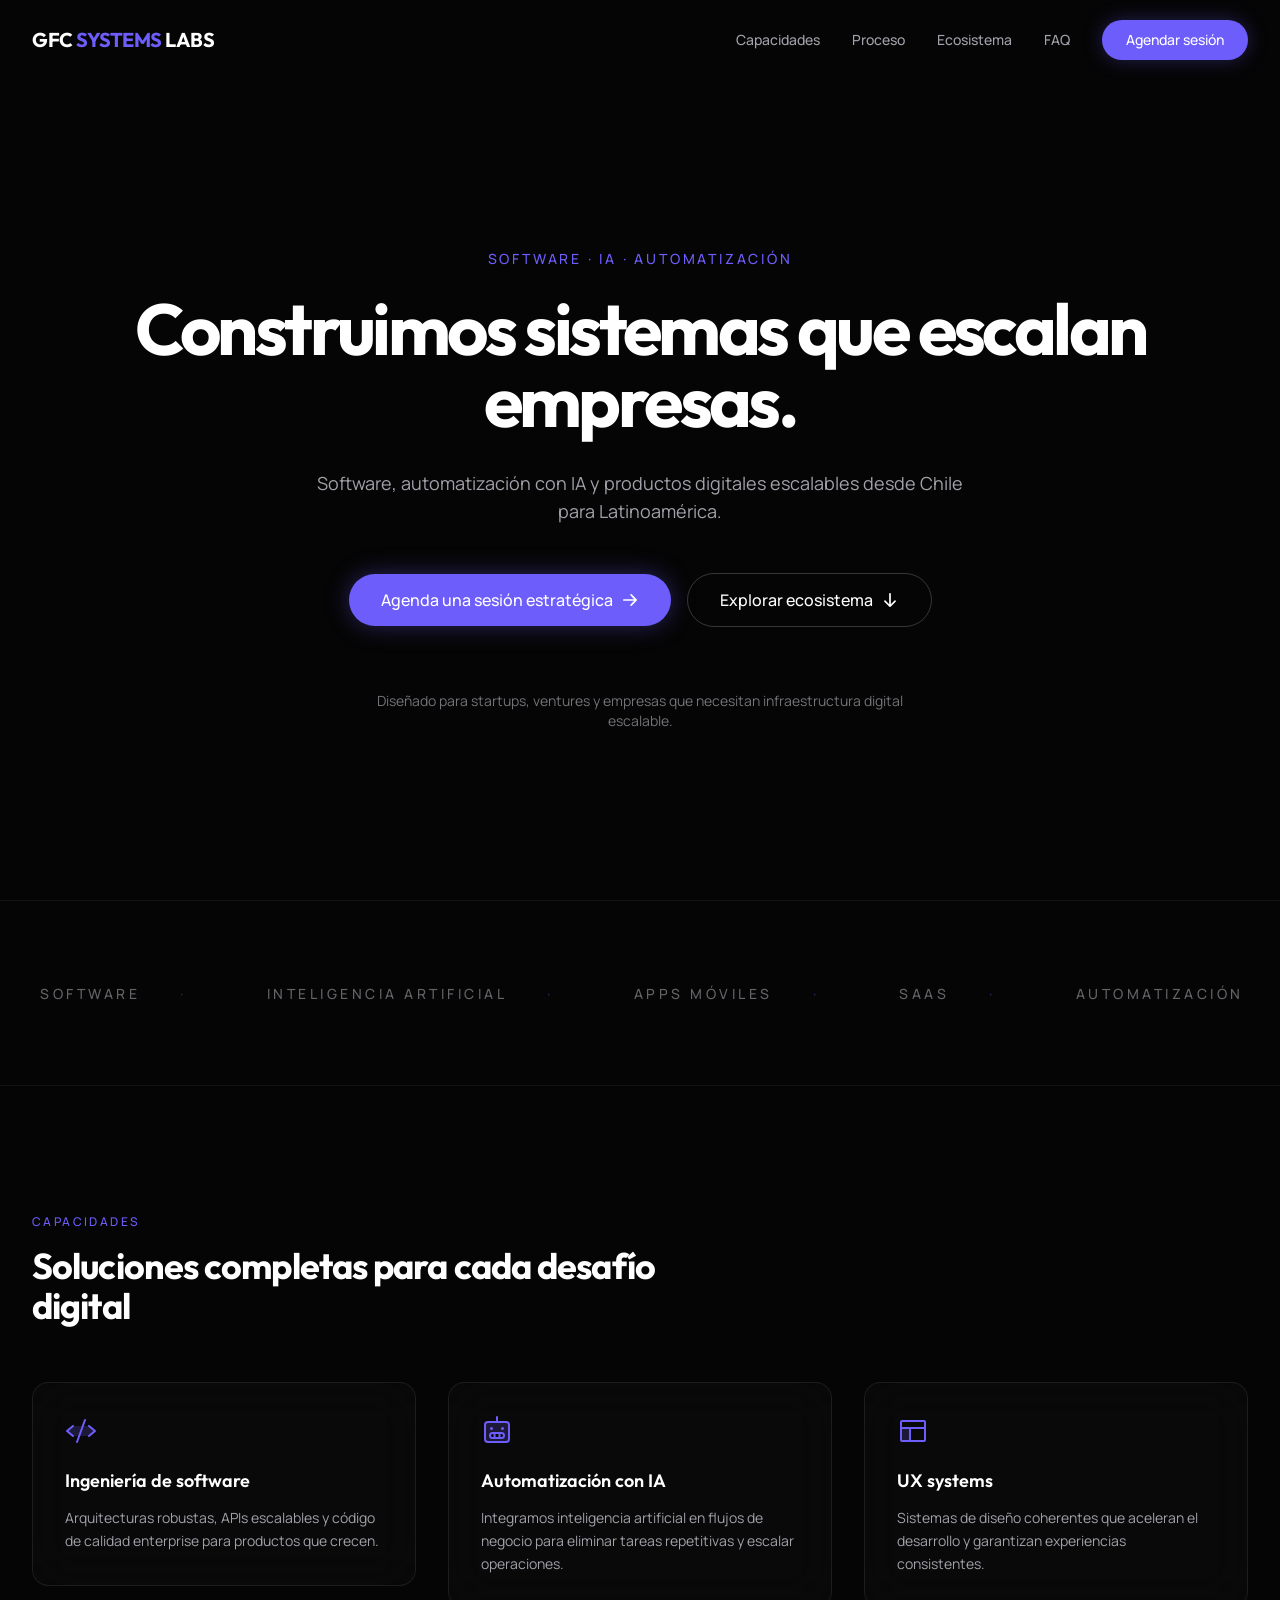
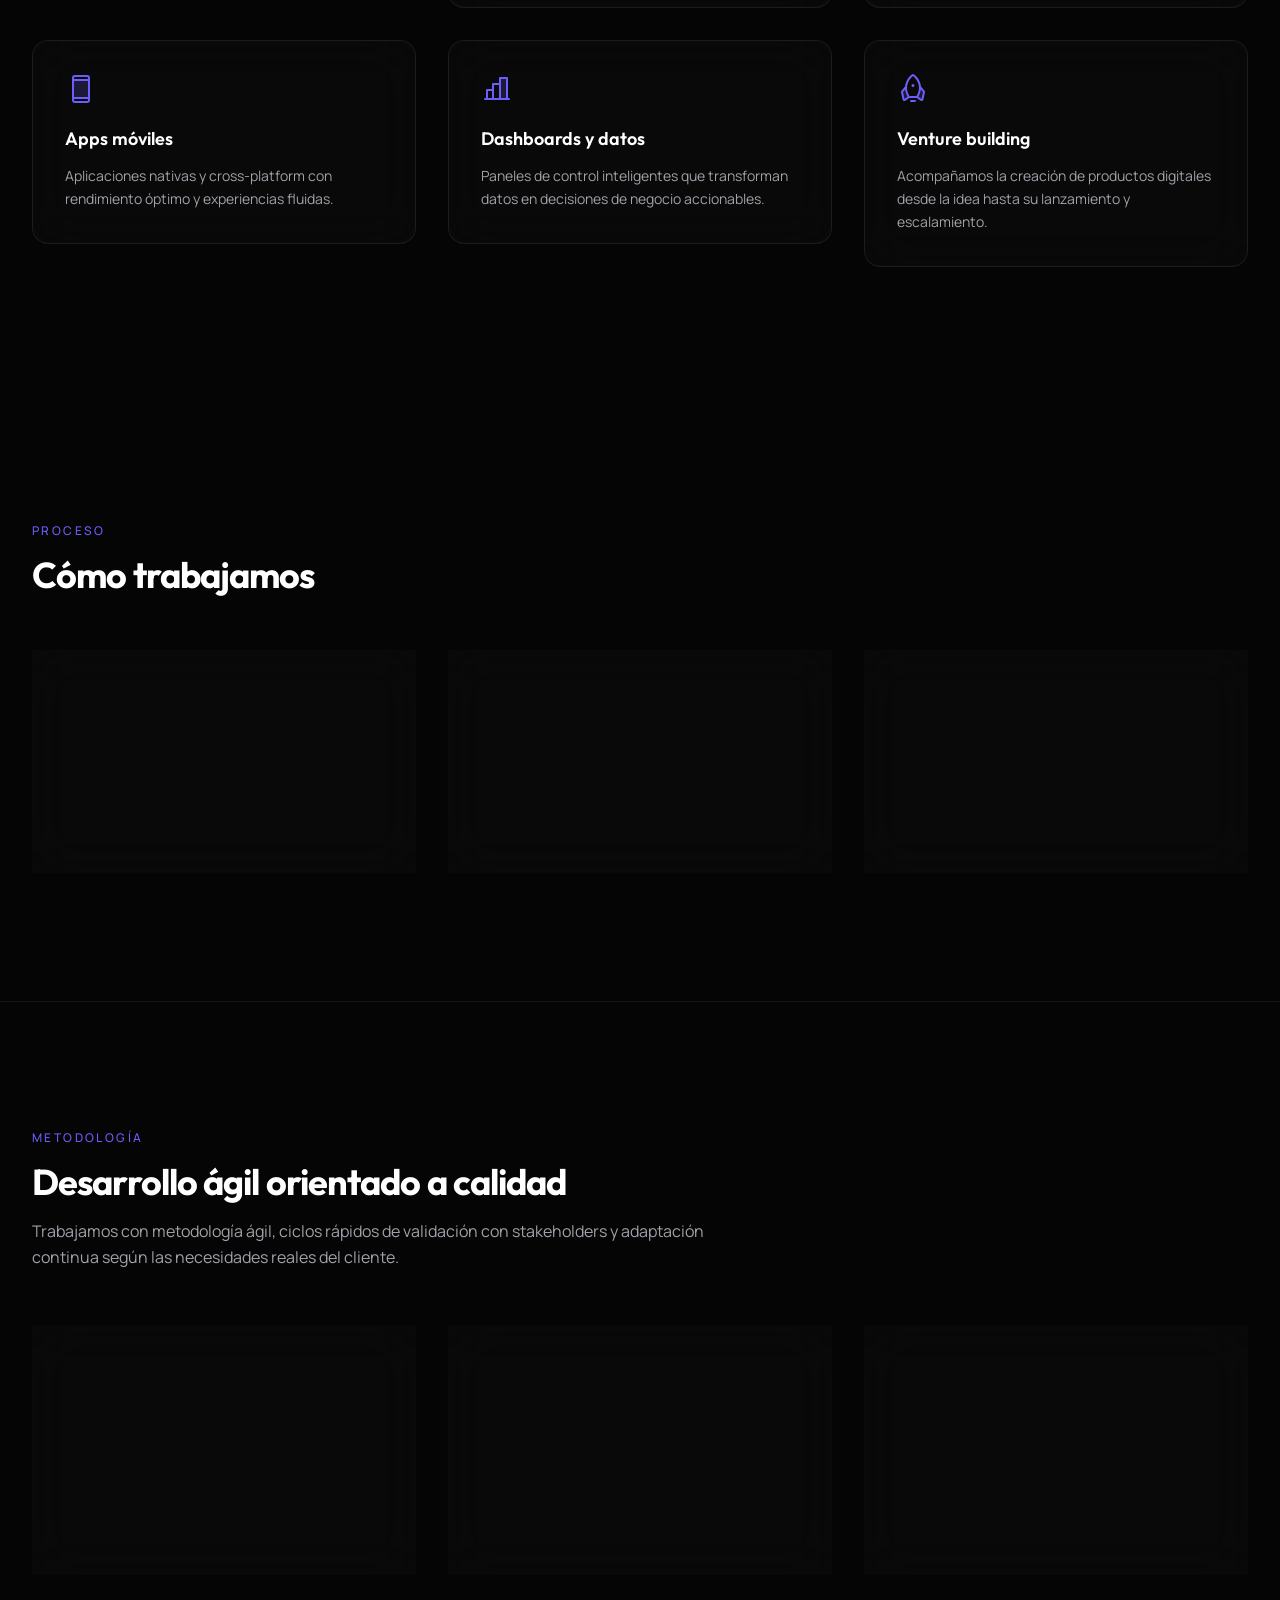
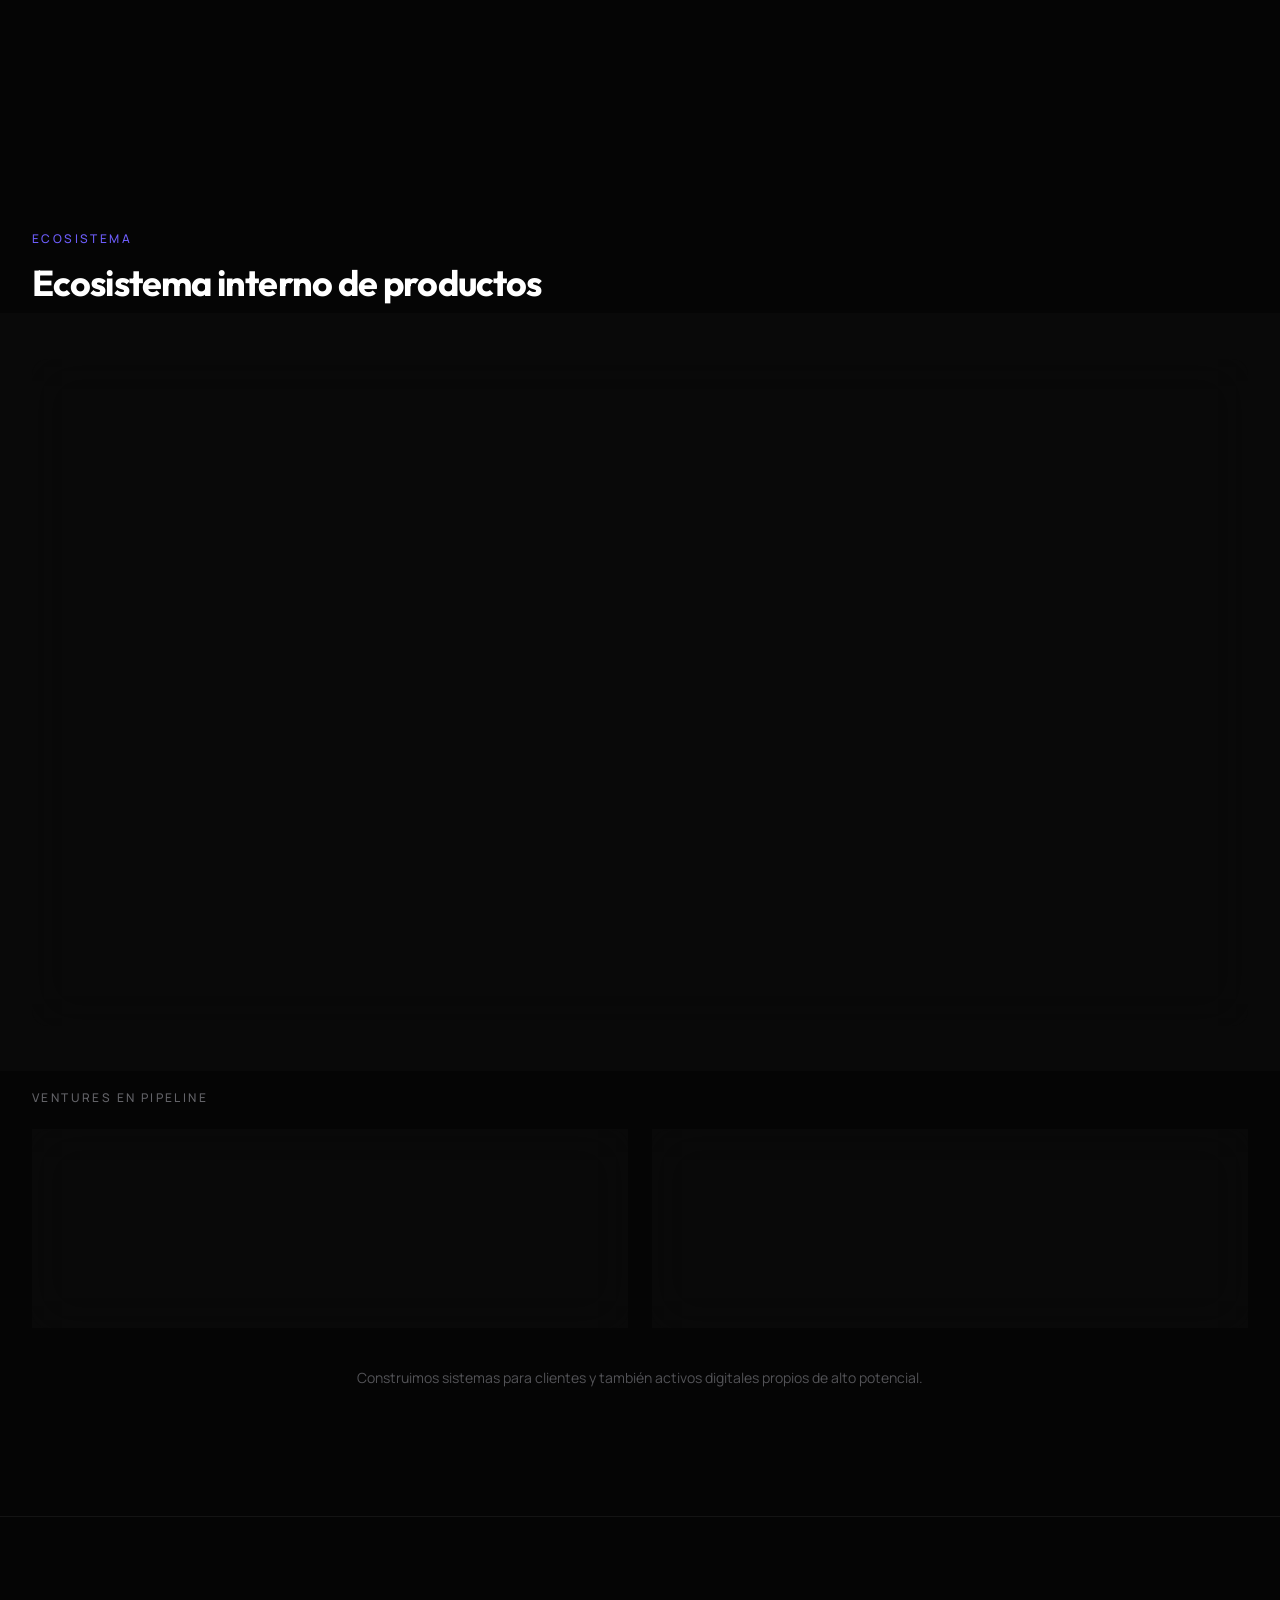
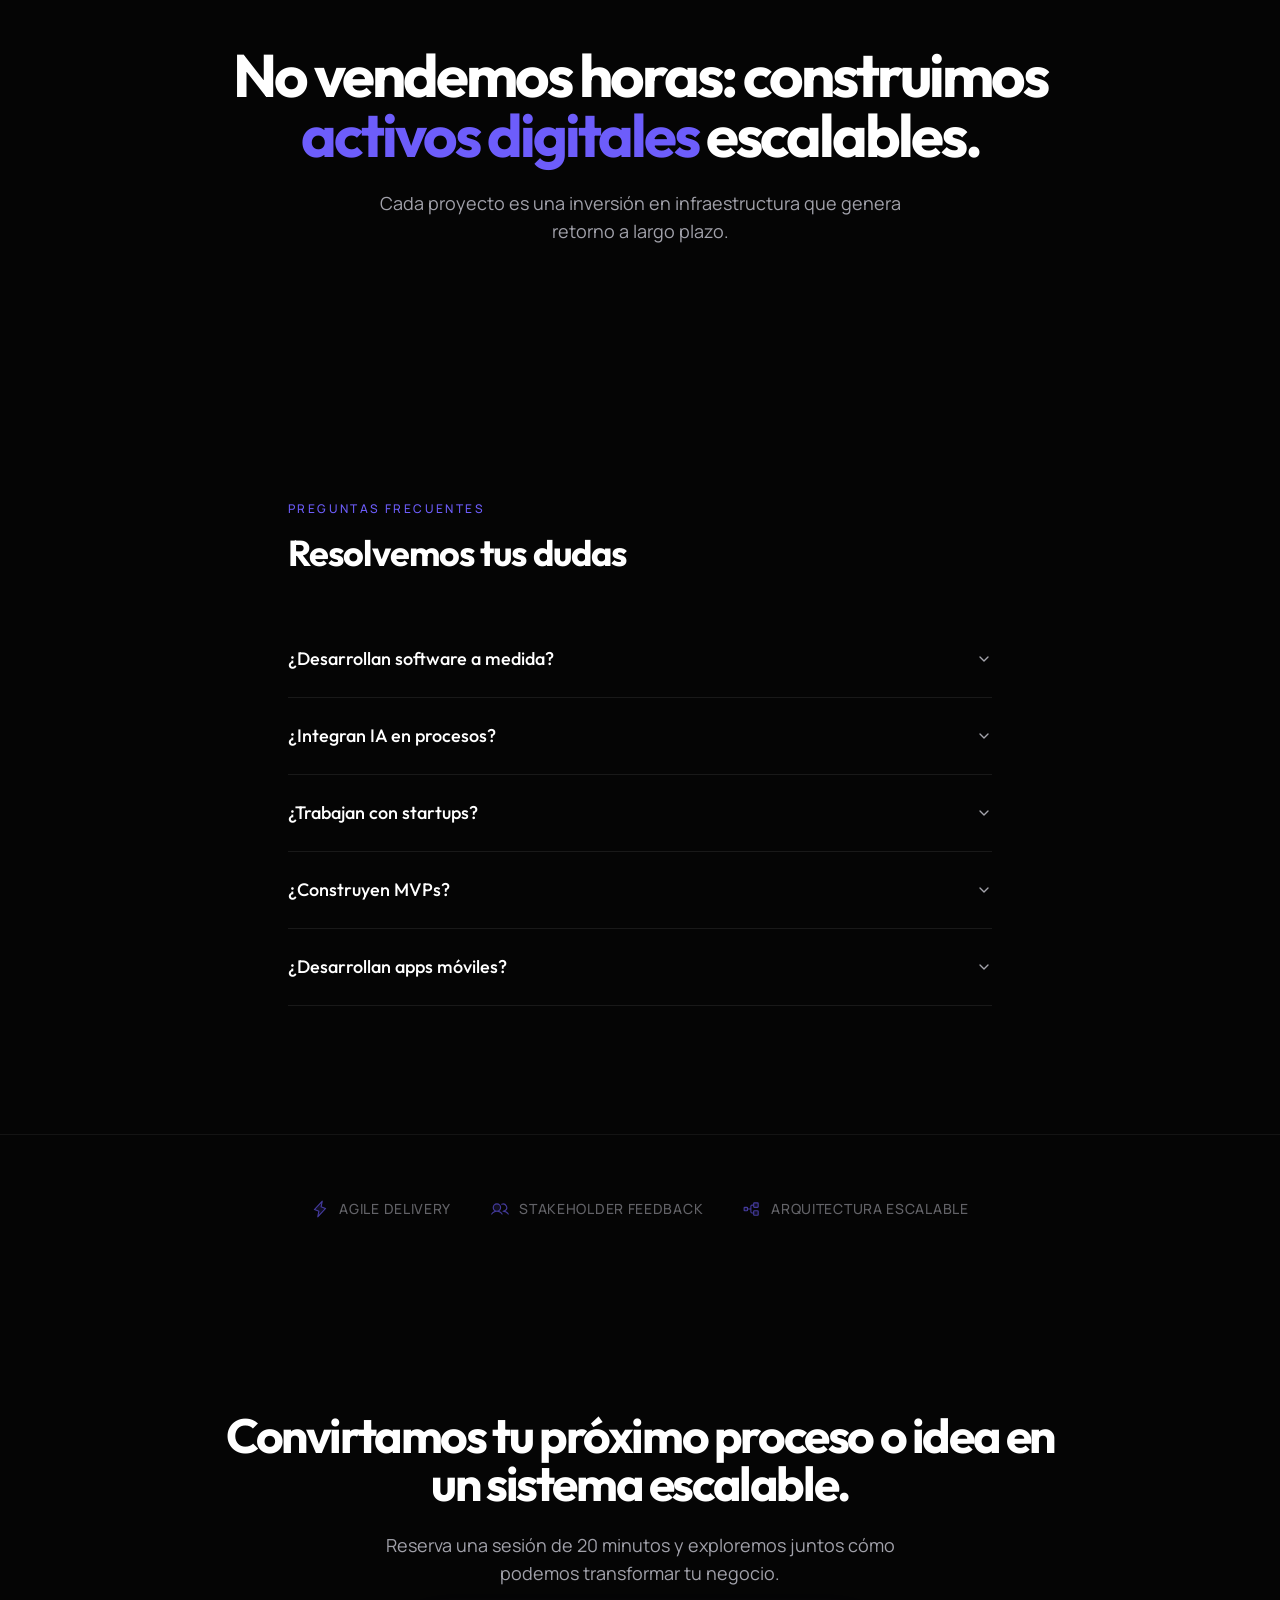
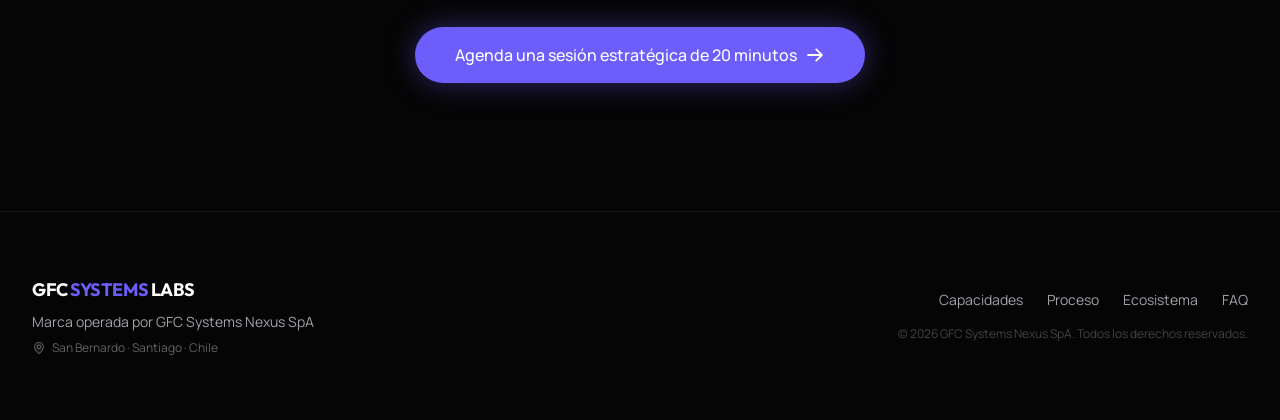
==== index.html @ 7762cabd "production hardening + seo/performance cleanup" ====
<!doctype html>
<html lang="es-CL">
  <head>
    <meta charset="utf-8" />
    <meta name="viewport" content="width=device-width,initial-scale=1" />
    <meta name="theme-color" content="#000000" />

    <meta
      name="description"
      content="Desarrollamos software a medida, automatización con IA, dashboards, apps y venture systems desde Chile para Latinoamérica."
    />

    <link rel="canonical" href="https://gfcsystemslabs.cl/" />
    <meta name="robots" content="index, follow" />

    <meta
      property="og:title"
      content="GFC SYSTEMS LABS | Software, IA y Automatización para Empresas en Chile"
    />
    <meta
      property="og:description"
      content="Desarrollamos software a medida, automatización con IA, dashboards, apps y venture systems desde Chile para Latinoamérica."
    />
    <meta property="og:url" content="https://gfcsystemslabs.cl/" />
    <meta property="og:type" content="website" />
    <meta property="og:site_name" content="GFC SYSTEMS LABS" />
    <meta
      property="og:image"
      content="https://gfcsystemslabs.cl/og-cover.jpg"
    />

    <meta name="twitter:card" content="summary_large_image" />
    <meta name="twitter:title" content="GFC SYSTEMS LABS" />
    <meta
      name="twitter:description"
      content="Software, IA, automatización y venture systems desde Chile."
    />
    <meta
      name="twitter:image"
      content="https://gfcsystemslabs.cl/og-cover.jpg"
    />

    <link rel="preconnect" href="https://fonts.googleapis.com" />
    <link rel="preconnect" href="https://fonts.gstatic.com" crossorigin />
    <link rel="preconnect" href="https://calendly.com" />
    <link rel="dns-prefetch" href="https://us.i.posthog.com" />

    <link
      href="https://fonts.googleapis.com/css2?family=Outfit:wght@300;400;500;600;700;800&family=Manrope:wght@300;400;500;600;700&display=swap"
      rel="stylesheet"
    />

    <title>
      GFC SYSTEMS LABS | Software, IA y Automatización para Empresas en Chile
    </title>

    <script defer src="/static/js/main.a6ff5a86.js"></script>

    <link
      href="/static/css/main.c5783c9f.css"
      rel="stylesheet"
      media="print"
      onload="this.media='all'"
    />
    <noscript>
      <link href="/static/css/main.c5783c9f.css" rel="stylesheet" />
    </noscript>
  </head>

  <body>
    <noscript>You need to enable JavaScript to run this app.</noscript>
    <div id="root"></div>

    <script>
      window.addEventListener(
        "error",
        function (e) {
          if (
            e.error instanceof DOMException &&
            e.error.name === "DataCloneError" &&
            e.message &&
            e.message.includes("PerformanceServerTiming")
          ) {
            e.stopImmediatePropagation();
            e.preventDefault();
          }
        },
        true
      );
    </script>

    <script>
      !(function (t, e) {
        var o, n, r;
        e.__SV ||
          ((window.posthog = e),
          (e._i = []),
          (e.init = function (i, s, a) {
            function p(t, e) {
              var o = e.split(".");
              2 == o.length && ((t = t[o[0]]), (e = o[1])),
                (t[e] = function () {
                  t.push([e].concat(Array.prototype.slice.call(arguments, 0)));
                });
            }
            ((n = t.createElement("script")).type = "text/javascript"),
              (n.crossOrigin = "anonymous"),
              (n.async = !0),
              (n.src =
                s.api_host.replace(
                  ".i.posthog.com",
                  "-assets.i.posthog.com"
                ) + "/static/array.js"),
              (r = t.getElementsByTagName("script")[0]).parentNode.insertBefore(
                n,
                r
              );
            var c = e;
            for (
              void 0 !== a ? (c = e[a] = []) : (a = "posthog"),
                c.people = c.people || [],
                o =
                  "capture identify alias people.set people.set_once register register_once unregister opt_in_capturing opt_out_capturing has_opted_in_capturing has_opted_out_capturing clear_opt_in_out_capturing reset isFeatureEnabled onFeatureFlags".split(
                    " "
                  );
              o.length;

            )
              p(c, o.pop());
            e._i.push([i, s, a]);
          }),
          (e.__SV = 1));
      })(document, window.posthog || []);

      posthog.init("phc_xAvL2Iq4tFmANRE7kzbKwaSqp1HJjN7x48s3vr0CMjs", {
        api_host: "https://us.i.posthog.com",
        person_profiles: "identified_only",
        session_recording: {
          recordCrossOriginIframes: true,
          capturePerformance: false,
        },
      });
    </script>
  </body>
</html>
---- static/css/main.c5783c9f.css ----
@import url(https://fonts.googleapis.com/css2?family=Outfit:wght@300;400;500;600;700;800&family=Manrope:wght@300;400;500;600;700&display=swap);
*,
:after,
:before {
  --tw-border-spacing-x: 0;
  --tw-border-spacing-y: 0;
  --tw-translate-x: 0;
  --tw-translate-y: 0;
  --tw-rotate: 0;
  --tw-skew-x: 0;
  --tw-skew-y: 0;
  --tw-scale-x: 1;
  --tw-scale-y: 1;
  --tw-pan-x: ;
  --tw-pan-y: ;
  --tw-pinch-zoom: ;
  --tw-scroll-snap-strictness: proximity;
  --tw-gradient-from-position: ;
  --tw-gradient-via-position: ;
  --tw-gradient-to-position: ;
  --tw-ordinal: ;
  --tw-slashed-zero: ;
  --tw-numeric-figure: ;
  --tw-numeric-spacing: ;
  --tw-numeric-fraction: ;
  --tw-ring-inset: ;
  --tw-ring-offset-width: 0px;
  --tw-ring-offset-color: #fff;
  --tw-ring-color: #3b82f680;
  --tw-ring-offset-shadow: 0 0 #0000;
  --tw-ring-shadow: 0 0 #0000;
  --tw-shadow: 0 0 #0000;
  --tw-shadow-colored: 0 0 #0000;
  --tw-blur: ;
  --tw-brightness: ;
  --tw-contrast: ;
  --tw-grayscale: ;
  --tw-hue-rotate: ;
  --tw-invert: ;
  --tw-saturate: ;
  --tw-sepia: ;
  --tw-drop-shadow: ;
  --tw-backdrop-blur: ;
  --tw-backdrop-brightness: ;
  --tw-backdrop-contrast: ;
  --tw-backdrop-grayscale: ;
  --tw-backdrop-hue-rotate: ;
  --tw-backdrop-invert: ;
  --tw-backdrop-opacity: ;
  --tw-backdrop-saturate: ;
  --tw-backdrop-sepia: ;
  --tw-contain-size: ;
  --tw-contain-layout: ;
  --tw-contain-paint: ;
  --tw-contain-style: ;
}
::backdrop {
  --tw-border-spacing-x: 0;
  --tw-border-spacing-y: 0;
  --tw-translate-x: 0;
  --tw-translate-y: 0;
  --tw-rotate: 0;
  --tw-skew-x: 0;
  --tw-skew-y: 0;
  --tw-scale-x: 1;
  --tw-scale-y: 1;
  --tw-pan-x: ;
  --tw-pan-y: ;
  --tw-pinch-zoom: ;
  --tw-scroll-snap-strictness: proximity;
  --tw-gradient-from-position: ;
  --tw-gradient-via-position: ;
  --tw-gradient-to-position: ;
  --tw-ordinal: ;
  --tw-slashed-zero: ;
  --tw-numeric-figure: ;
  --tw-numeric-spacing: ;
  --tw-numeric-fraction: ;
  --tw-ring-inset: ;
  --tw-ring-offset-width: 0px;
  --tw-ring-offset-color: #fff;
  --tw-ring-color: #3b82f680;
  --tw-ring-offset-shadow: 0 0 #0000;
  --tw-ring-shadow: 0 0 #0000;
  --tw-shadow: 0 0 #0000;
  --tw-shadow-colored: 0 0 #0000;
  --tw-blur: ;
  --tw-brightness: ;
  --tw-contrast: ;
  --tw-grayscale: ;
  --tw-hue-rotate: ;
  --tw-invert: ;
  --tw-saturate: ;
  --tw-sepia: ;
  --tw-drop-shadow: ;
  --tw-backdrop-blur: ;
  --tw-backdrop-brightness: ;
  --tw-backdrop-contrast: ;
  --tw-backdrop-grayscale: ;
  --tw-backdrop-hue-rotate: ;
  --tw-backdrop-invert: ;
  --tw-backdrop-opacity: ;
  --tw-backdrop-saturate: ;
  --tw-backdrop-sepia: ;
  --tw-contain-size: ;
  --tw-contain-layout: ;
  --tw-contain-paint: ;
  --tw-contain-style: ;
} /*
! tailwindcss v3.4.19 | MIT License | https://tailwindcss.com
*/
*,
:after,
:before {
  border: 0 solid #e5e7eb;
  box-sizing: border-box;
}
:after,
:before {
  --tw-content: "";
}
:host,
html {
  -webkit-text-size-adjust: 100%;
  font-feature-settings: normal;
  -webkit-tap-highlight-color: transparent;
  font-family:
    ui-sans-serif,
    system-ui,
    sans-serif,
    Apple Color Emoji,
    Segoe UI Emoji,
    Segoe UI Symbol,
    Noto Color Emoji;
  font-variation-settings: normal;
  line-height: 1.5;
  tab-size: 4;
}
body {
  line-height: inherit;
  margin: 0;
}
hr {
  border-top-width: 1px;
  color: inherit;
  height: 0;
}
abbr:where([title]) {
  -webkit-text-decoration: underline dotted;
  text-decoration: underline dotted;
}
h1,
h2,
h3,
h4,
h5,
h6 {
  font-size: inherit;
  font-weight: inherit;
}
a {
  color: inherit;
  text-decoration: inherit;
}
b,
strong {
  font-weight: bolder;
}
code,
kbd,
pre,
samp {
  font-feature-settings: normal;
  font-family:
    ui-monospace,
    SFMono-Regular,
    Menlo,
    Monaco,
    Consolas,
    Liberation Mono,
    Courier New,
    monospace;
  font-size: 1em;
  font-variation-settings: normal;
}
small {
  font-size: 80%;
}
sub,
sup {
  font-size: 75%;
  line-height: 0;
  position: relative;
  vertical-align: initial;
}
sub {
  bottom: -0.25em;
}
sup {
  top: -0.5em;
}
table {
  border-collapse: collapse;
  border-color: inherit;
  text-indent: 0;
}
button,
input,
optgroup,
select,
textarea {
  font-feature-settings: inherit;
  color: inherit;
  font-family: inherit;
  font-size: 100%;
  font-variation-settings: inherit;
  font-weight: inherit;
  letter-spacing: inherit;
  line-height: inherit;
  margin: 0;
  padding: 0;
}
button,
select {
  text-transform: none;
}
button,
input:where([type="button"]),
input:where([type="reset"]),
input:where([type="submit"]) {
  -webkit-appearance: button;
  background-color: initial;
  background-image: none;
}
:-moz-focusring {
  outline: auto;
}
:-moz-ui-invalid {
  box-shadow: none;
}
progress {
  vertical-align: initial;
}
::-webkit-inner-spin-button,
::-webkit-outer-spin-button {
  height: auto;
}
[type="search"] {
  -webkit-appearance: textfield;
  outline-offset: -2px;
}
::-webkit-search-decoration {
  -webkit-appearance: none;
}
::-webkit-file-upload-button {
  -webkit-appearance: button;
  font: inherit;
}
summary {
  display: list-item;
}
blockquote,
dd,
dl,
figure,
h1,
h2,
h3,
h4,
h5,
h6,
hr,
p,
pre {
  margin: 0;
}
fieldset {
  margin: 0;
}
fieldset,
legend {
  padding: 0;
}
menu,
ol,
ul {
  list-style: none;
  margin: 0;
  padding: 0;
}
dialog {
  padding: 0;
}
textarea {
  resize: vertical;
}
input::placeholder,
textarea::placeholder {
  color: #9ca3af;
  opacity: 1;
}
[role="button"],
button {
  cursor: pointer;
}
:disabled {
  cursor: default;
}
audio,
canvas,
embed,
iframe,
img,
object,
svg,
video {
  display: block;
  vertical-align: middle;
}
img,
video {
  height: auto;
  max-width: 100%;
}
[hidden]:where(:not([hidden="until-found"])) {
  display: none;
}
:root {
  --background: 0 0% 2%;
  --foreground: 0 0% 100%;
  --card: 0 0% 2%;
  --card-foreground: 0 0% 100%;
  --popover: 0 0% 2%;
  --popover-foreground: 0 0% 100%;
  --primary: 249 95% 67%;
  --primary-foreground: 0 0% 100%;
  --secondary: 0 0% 8%;
  --secondary-foreground: 0 0% 100%;
  --muted: 0 0% 8%;
  --muted-foreground: 240 4% 66%;
  --accent: 249 95% 67%;
  --accent-foreground: 0 0% 100%;
  --destructive: 0 84.2% 60.2%;
  --destructive-foreground: 0 0% 100%;
  --border: 0 0% 14.9%;
  --input: 0 0% 14.9%;
  --ring: 249 95% 67%;
  --radius: 0.75rem;
}
* {
  border-color: #262626;
  border-color: hsl(var(--border));
}
[data-debug-wrapper="true"] {
  display: contents !important;
}
[data-debug-wrapper="true"] > * {
  border: inherit;
  column-gap: inherit;
  gap: inherit;
  margin: inherit;
  padding: inherit;
  row-gap: inherit;
}
.sr-only {
  clip: rect(0, 0, 0, 0);
  border-width: 0;
  height: 1px;
  margin: -1px;
  overflow: hidden;
  padding: 0;
  position: absolute;
  white-space: nowrap;
  width: 1px;
}
.pointer-events-none {
  pointer-events: none;
}
.pointer-events-auto {
  pointer-events: auto;
}
.visible {
  visibility: visible;
}
.invisible {
  visibility: hidden;
}
.fixed {
  position: fixed;
}
.absolute {
  position: absolute;
}
.relative {
  position: relative;
}
.inset-0 {
  inset: 0;
}
.inset-x-0 {
  left: 0;
  right: 0;
}
.inset-y-0 {
  bottom: 0;
  top: 0;
}
.-bottom-12 {
  bottom: -3rem;
}
.-left-12 {
  left: -3rem;
}
.-right-12 {
  right: -3rem;
}
.-top-12 {
  top: -3rem;
}
.bottom-0 {
  bottom: 0;
}
.left-0 {
  left: 0;
}
.left-1 {
  left: 0.25rem;
}
.left-1\/2 {
  left: 50%;
}
.left-2 {
  left: 0.5rem;
}
.left-\[50\%\] {
  left: 50%;
}
.right-0 {
  right: 0;
}
.right-1 {
  right: 0.25rem;
}
.right-2 {
  right: 0.5rem;
}
.right-4 {
  right: 1rem;
}
.right-6 {
  right: 1.5rem;
}
.top-0 {
  top: 0;
}
.top-1 {
  top: 0.25rem;
}
.top-1\/2 {
  top: 50%;
}
.top-1\/4 {
  top: 25%;
}
.top-4 {
  top: 1rem;
}
.top-\[1px\] {
  top: 1px;
}
.top-\[50\%\] {
  top: 50%;
}
.top-\[60\%\] {
  top: 60%;
}
.top-full {
  top: 100%;
}
.z-10 {
  z-index: 10;
}
.z-40 {
  z-index: 40;
}
.z-50 {
  z-index: 50;
}
.z-\[100\] {
  z-index: 100;
}
.z-\[1\] {
  z-index: 1;
}
.-mx-1 {
  margin-left: -0.25rem;
  margin-right: -0.25rem;
}
.mx-6 {
  margin-left: 1.5rem;
  margin-right: 1.5rem;
}
.mx-auto {
  margin-left: auto;
  margin-right: auto;
}
.my-1 {
  margin-bottom: 0.25rem;
  margin-top: 0.25rem;
}
.-ml-4 {
  margin-left: -1rem;
}
.-mt-4 {
  margin-top: -1rem;
}
.mb-1 {
  margin-bottom: 0.25rem;
}
.mb-2 {
  margin-bottom: 0.5rem;
}
.mb-3 {
  margin-bottom: 0.75rem;
}
.mb-4 {
  margin-bottom: 1rem;
}
.mb-5 {
  margin-bottom: 1.25rem;
}
.mb-6 {
  margin-bottom: 1.5rem;
}
.ml-1 {
  margin-left: 0.25rem;
}
.ml-6 {
  margin-left: 1.5rem;
}
.ml-auto {
  margin-left: auto;
}
.mr-2 {
  margin-right: 0.5rem;
}
.mt-1\.5 {
  margin-top: 0.375rem;
}
.mt-10 {
  margin-top: 2.5rem;
}
.mt-12 {
  margin-top: 3rem;
}
.mt-14 {
  margin-top: 3.5rem;
}
.mt-2 {
  margin-top: 0.5rem;
}
.mt-24 {
  margin-top: 6rem;
}
.mt-4 {
  margin-top: 1rem;
}
.mt-6 {
  margin-top: 1.5rem;
}
.mt-auto {
  margin-top: auto;
}
.block {
  display: block;
}
.flex {
  display: flex;
}
.inline-flex {
  display: inline-flex;
}
.table {
  display: table;
}
.grid {
  display: grid;
}
.hidden {
  display: none;
}
.aspect-\[9\/16\] {
  aspect-ratio: 9/16;
}
.aspect-square {
  aspect-ratio: 1/1;
}
.h-1\.5 {
  height: 0.375rem;
}
.h-10 {
  height: 2.5rem;
}
.h-16 {
  height: 4rem;
}
.h-2 {
  height: 0.5rem;
}
.h-2\.5 {
  height: 0.625rem;
}
.h-24 {
  height: 6rem;
}
.h-3 {
  height: 0.75rem;
}
.h-3\.5 {
  height: 0.875rem;
}
.h-4 {
  height: 1rem;
}
.h-5 {
  height: 1.25rem;
}
.h-7 {
  height: 1.75rem;
}
.h-8 {
  height: 2rem;
}
.h-9 {
  height: 2.25rem;
}
.h-\[1px\] {
  height: 1px;
}
.h-\[300px\] {
  height: 300px;
}
.h-\[400px\] {
  height: 400px;
}
.h-\[600px\] {
  height: 600px;
}
.h-\[var\(--radix-navigation-menu-viewport-height\)\] {
  height: var(--radix-navigation-menu-viewport-height);
}
.h-\[var\(--radix-select-trigger-height\)\] {
  height: var(--radix-select-trigger-height);
}
.h-auto {
  height: auto;
}
.h-full {
  height: 100%;
}
.h-px {
  height: 1px;
}
.max-h-\[--radix-context-menu-content-available-height\] {
  max-height: var(--radix-context-menu-content-available-height);
}
.max-h-\[--radix-select-content-available-height\] {
  max-height: var(--radix-select-content-available-height);
}
.max-h-\[300px\] {
  max-height: 300px;
}
.max-h-\[var\(--radix-dropdown-menu-content-available-height\)\] {
  max-height: var(--radix-dropdown-menu-content-available-height);
}
.max-h-screen {
  max-height: 100vh;
}
.min-h-\[60px\] {
  min-height: 60px;
}
.min-h-screen {
  min-height: 100vh;
}
.w-10 {
  width: 2.5rem;
}
.w-14 {
  width: 3.5rem;
}
.w-2 {
  width: 0.5rem;
}
.w-2\.5 {
  width: 0.625rem;
}
.w-2\/3 {
  width: 66.666667%;
}
.w-20 {
  width: 5rem;
}
.w-3 {
  width: 0.75rem;
}
.w-3\.5 {
  width: 0.875rem;
}
.w-3\/4 {
  width: 75%;
}
.w-4 {
  width: 1rem;
}
.w-64 {
  width: 16rem;
}
.w-7 {
  width: 1.75rem;
}
.w-72 {
  width: 18rem;
}
.w-8 {
  width: 2rem;
}
.w-9 {
  width: 2.25rem;
}
.w-\[100px\] {
  width: 100px;
}
.w-\[1px\] {
  width: 1px;
}
.w-\[300px\] {
  width: 300px;
}
.w-\[400px\] {
  width: 400px;
}
.w-\[600px\] {
  width: 600px;
}
.w-\[800px\] {
  width: 800px;
}
.w-full {
  width: 100%;
}
.w-max {
  width: -webkit-max-content;
  width: max-content;
}
.w-px {
  width: 1px;
}
.min-w-0 {
  min-width: 0;
}
.min-w-10 {
  min-width: 2.5rem;
}
.min-w-8 {
  min-width: 2rem;
}
.min-w-9 {
  min-width: 2.25rem;
}
.min-w-\[12rem\] {
  min-width: 12rem;
}
.min-w-\[8rem\] {
  min-width: 8rem;
}
.min-w-\[var\(--radix-select-trigger-width\)\] {
  min-width: var(--radix-select-trigger-width);
}
.max-w-2xl {
  max-width: 42rem;
}
.max-w-3xl {
  max-width: 48rem;
}
.max-w-4xl {
  max-width: 56rem;
}
.max-w-5xl {
  max-width: 64rem;
}
.max-w-7xl {
  max-width: 80rem;
}
.max-w-lg {
  max-width: 32rem;
}
.max-w-max {
  max-width: -webkit-max-content;
  max-width: max-content;
}
.max-w-xl {
  max-width: 36rem;
}
.max-w-xs {
  max-width: 20rem;
}
.flex-1 {
  flex: 1 1;
}
.shrink-0 {
  flex-shrink: 0;
}
.grow {
  flex-grow: 1;
}
.grow-0 {
  flex-grow: 0;
}
.basis-full {
  flex-basis: 100%;
}
.caption-bottom {
  caption-side: bottom;
}
.border-collapse {
  border-collapse: collapse;
}
.origin-\[--radix-context-menu-content-transform-origin\] {
  transform-origin: var(--radix-context-menu-content-transform-origin);
}
.origin-\[--radix-dropdown-menu-content-transform-origin\] {
  transform-origin: var(--radix-dropdown-menu-content-transform-origin);
}
.origin-\[--radix-hover-card-content-transform-origin\] {
  transform-origin: var(--radix-hover-card-content-transform-origin);
}
.origin-\[--radix-menubar-content-transform-origin\] {
  transform-origin: var(--radix-menubar-content-transform-origin);
}
.origin-\[--radix-popover-content-transform-origin\] {
  transform-origin: var(--radix-popover-content-transform-origin);
}
.origin-\[--radix-select-content-transform-origin\] {
  transform-origin: var(--radix-select-content-transform-origin);
}
.origin-\[--radix-tooltip-content-transform-origin\] {
  transform-origin: var(--radix-tooltip-content-transform-origin);
}
.-translate-x-1\/2 {
  --tw-translate-x: -50%;
}
.-translate-x-1\/2,
.-translate-y-1\/2 {
  transform: translate(var(--tw-translate-x), var(--tw-translate-y))
    rotate(var(--tw-rotate)) skewX(var(--tw-skew-x)) skewY(var(--tw-skew-y))
    scaleX(var(--tw-scale-x)) scaleY(var(--tw-scale-y));
}
.-translate-y-1\/2 {
  --tw-translate-y: -50%;
}
.translate-x-\[-50\%\] {
  --tw-translate-x: -50%;
}
.translate-x-\[-50\%\],
.translate-y-0 {
  transform: translate(var(--tw-translate-x), var(--tw-translate-y))
    rotate(var(--tw-rotate)) skewX(var(--tw-skew-x)) skewY(var(--tw-skew-y))
    scaleX(var(--tw-scale-x)) scaleY(var(--tw-scale-y));
}
.translate-y-0 {
  --tw-translate-y: 0px;
}
.translate-y-\[-50\%\] {
  --tw-translate-y: -50%;
}
.translate-y-\[-50\%\],
.translate-y-full {
  transform: translate(var(--tw-translate-x), var(--tw-translate-y))
    rotate(var(--tw-rotate)) skewX(var(--tw-skew-x)) skewY(var(--tw-skew-y))
    scaleX(var(--tw-scale-x)) scaleY(var(--tw-scale-y));
}
.translate-y-full {
  --tw-translate-y: 100%;
}
.rotate-45 {
  --tw-rotate: 45deg;
}
.rotate-45,
.rotate-90 {
  transform: translate(var(--tw-translate-x), var(--tw-translate-y))
    rotate(var(--tw-rotate)) skewX(var(--tw-skew-x)) skewY(var(--tw-skew-y))
    scaleX(var(--tw-scale-x)) scaleY(var(--tw-scale-y));
}
.rotate-90 {
  --tw-rotate: 90deg;
}
.transform {
  transform: translate(var(--tw-translate-x), var(--tw-translate-y))
    rotate(var(--tw-rotate)) skewX(var(--tw-skew-x)) skewY(var(--tw-skew-y))
    scaleX(var(--tw-scale-x)) scaleY(var(--tw-scale-y));
}
@keyframes pulse {
  50% {
    opacity: 0.5;
  }
}
.animate-pulse {
  animation: pulse 2s cubic-bezier(0.4, 0, 0.6, 1) infinite;
}
.cursor-default {
  cursor: default;
}
.cursor-pointer {
  cursor: pointer;
}
.touch-none {
  touch-action: none;
}
.select-none {
  -webkit-user-select: none;
  user-select: none;
}
.list-none {
  list-style-type: none;
}
.grid-cols-1 {
  grid-template-columns: repeat(1, minmax(0, 1fr));
}
.flex-row {
  flex-direction: row;
}
.flex-col {
  flex-direction: column;
}
.flex-col-reverse {
  flex-direction: column-reverse;
}
.flex-wrap {
  flex-wrap: wrap;
}
.items-start {
  align-items: flex-start;
}
.items-end {
  align-items: flex-end;
}
.items-center {
  align-items: center;
}
.justify-center {
  justify-content: center;
}
.justify-between {
  justify-content: space-between;
}
.gap-1 {
  gap: 0.25rem;
}
.gap-1\.5 {
  gap: 0.375rem;
}
.gap-10 {
  gap: 2.5rem;
}
.gap-2 {
  gap: 0.5rem;
}
.gap-2\.5 {
  gap: 0.625rem;
}
.gap-3 {
  gap: 0.75rem;
}
.gap-4 {
  gap: 1rem;
}
.gap-5 {
  gap: 1.25rem;
}
.gap-6 {
  gap: 1.5rem;
}
.gap-8 {
  gap: 2rem;
}
.space-x-1 > :not([hidden]) ~ :not([hidden]) {
  --tw-space-x-reverse: 0;
  margin-left: calc(0.25rem * (1 - var(--tw-space-x-reverse)));
  margin-right: calc(0.25rem * var(--tw-space-x-reverse));
}
.space-x-2 > :not([hidden]) ~ :not([hidden]) {
  --tw-space-x-reverse: 0;
  margin-left: calc(0.5rem * (1 - var(--tw-space-x-reverse)));
  margin-right: calc(0.5rem * var(--tw-space-x-reverse));
}
.space-y-1 > :not([hidden]) ~ :not([hidden]) {
  --tw-space-y-reverse: 0;
  margin-bottom: calc(0.25rem * var(--tw-space-y-reverse));
  margin-top: calc(0.25rem * (1 - var(--tw-space-y-reverse)));
}
.space-y-1\.5 > :not([hidden]) ~ :not([hidden]) {
  --tw-space-y-reverse: 0;
  margin-bottom: calc(0.375rem * var(--tw-space-y-reverse));
  margin-top: calc(0.375rem * (1 - var(--tw-space-y-reverse)));
}
.space-y-2 > :not([hidden]) ~ :not([hidden]) {
  --tw-space-y-reverse: 0;
  margin-bottom: calc(0.5rem * var(--tw-space-y-reverse));
  margin-top: calc(0.5rem * (1 - var(--tw-space-y-reverse)));
}
.space-y-3 > :not([hidden]) ~ :not([hidden]) {
  --tw-space-y-reverse: 0;
  margin-bottom: calc(0.75rem * var(--tw-space-y-reverse));
  margin-top: calc(0.75rem * (1 - var(--tw-space-y-reverse)));
}
.space-y-4 > :not([hidden]) ~ :not([hidden]) {
  --tw-space-y-reverse: 0;
  margin-bottom: calc(1rem * var(--tw-space-y-reverse));
  margin-top: calc(1rem * (1 - var(--tw-space-y-reverse)));
}
.overflow-auto {
  overflow: auto;
}
.overflow-hidden {
  overflow: hidden;
}
.overflow-y-auto {
  overflow-y: auto;
}
.overflow-x-hidden {
  overflow-x: hidden;
}
.whitespace-nowrap {
  white-space: nowrap;
}
.break-words {
  overflow-wrap: break-word;
}
.rounded-2xl {
  border-radius: 1rem;
}
.rounded-3xl {
  border-radius: 1.5rem;
}
.rounded-\[inherit\] {
  border-radius: inherit;
}
.rounded-full {
  border-radius: 9999px;
}
.rounded-lg {
  border-radius: 0.75rem;
  border-radius: var(--radius);
}
.rounded-md {
  border-radius: calc(0.75rem - 2px);
  border-radius: calc(var(--radius) - 2px);
}
.rounded-sm {
  border-radius: calc(0.75rem - 4px);
  border-radius: calc(var(--radius) - 4px);
}
.rounded-xl {
  border-radius: 0.75rem;
}
.rounded-t-\[10px\] {
  border-top-left-radius: 10px;
  border-top-right-radius: 10px;
}
.rounded-tl-sm {
  border-top-left-radius: calc(0.75rem - 4px);
  border-top-left-radius: calc(var(--radius) - 4px);
}
.border {
  border-width: 1px;
}
.border-2 {
  border-width: 2px;
}
.border-y {
  border-top-width: 1px;
}
.border-b,
.border-y {
  border-bottom-width: 1px;
}
.border-l {
  border-left-width: 1px;
}
.border-r {
  border-right-width: 1px;
}
.border-t {
  border-top-width: 1px;
}
.border-\[\#6D5DFB\]\/20 {
  border-color: #6d5dfb33;
}
.border-destructive {
  border-color: #ef4444;
  border-color: hsl(var(--destructive));
}
.border-destructive\/50 {
  border-color: #ef444480;
  border-color: hsl(var(--destructive) / 0.5);
}
.border-input {
  border-color: #262626;
  border-color: hsl(var(--input));
}
.border-primary {
  border-color: #735bfb;
  border-color: hsl(var(--primary));
}
.border-primary\/50 {
  border-color: #735bfb80;
  border-color: hsl(var(--primary) / 0.5);
}
.border-transparent {
  border-color: #0000;
}
.border-white\/10 {
  border-color: #ffffff1a;
}
.border-white\/20 {
  border-color: #fff3;
}
.border-white\/\[0\.04\] {
  border-color: #ffffff0a;
}
.border-white\/\[0\.06\] {
  border-color: #ffffff0f;
}
.border-white\/\[0\.08\] {
  border-color: #ffffff14;
}
.border-white\/\[0\.1\] {
  border-color: #ffffff1a;
}
.border-l-transparent {
  border-left-color: #0000;
}
.border-t-transparent {
  border-top-color: #0000;
}
.bg-\[\#050505\] {
  --tw-bg-opacity: 1;
  background-color: #050505;
  background-color: rgb(5 5 5 / var(--tw-bg-opacity, 1));
}
.bg-\[\#050505\]\/80 {
  background-color: #050505cc;
}
.bg-\[\#050505\]\/90 {
  background-color: #050505e6;
}
.bg-\[\#050505\]\/95 {
  background-color: #050505f2;
}
.bg-\[\#6D5DFB\] {
  --tw-bg-opacity: 1;
  background-color: #6d5dfb;
  background-color: rgb(109 93 251 / var(--tw-bg-opacity, 1));
}
.bg-\[\#6D5DFB\]\/10 {
  background-color: #6d5dfb1a;
}
.bg-\[\#6D5DFB\]\/20 {
  background-color: #6d5dfb33;
}
.bg-\[\#6D5DFB\]\/30 {
  background-color: #6d5dfb4d;
}
.bg-accent {
  background-color: hsl(#6d5dfb);
  background-color: hsl(var(--accent));
}
.bg-background {
  background-color: #050505;
  background-color: hsl(var(--background));
}
.bg-black\/80 {
  background-color: #000c;
}
.bg-border {
  background-color: #262626;
  background-color: hsl(var(--border));
}
.bg-card {
  background-color: #050505;
  background-color: hsl(var(--card));
}
.bg-destructive {
  background-color: #ef4444;
  background-color: hsl(var(--destructive));
}
.bg-foreground {
  background-color: #fff;
  background-color: hsl(var(--foreground));
}
.bg-muted {
  background-color: #141414;
  background-color: hsl(var(--muted));
}
.bg-muted\/50 {
  background-color: #14141480;
  background-color: hsl(var(--muted) / 0.5);
}
.bg-popover {
  background-color: #050505;
  background-color: hsl(var(--popover));
}
.bg-primary {
  background-color: #735bfb;
  background-color: hsl(var(--primary));
}
.bg-primary\/10 {
  background-color: #735bfb1a;
  background-color: hsl(var(--primary) / 0.1);
}
.bg-primary\/20 {
  background-color: #735bfb33;
  background-color: hsl(var(--primary) / 0.2);
}
.bg-secondary {
  background-color: #141414;
  background-color: hsl(var(--secondary));
}
.bg-transparent {
  background-color: initial;
}
.bg-white\/10 {
  background-color: #ffffff1a;
}
.bg-white\/5 {
  background-color: #ffffff0d;
}
.bg-white\/\[0\.02\] {
  background-color: #ffffff05;
}
.bg-white\/\[0\.03\] {
  background-color: #ffffff08;
}
.bg-white\/\[0\.04\] {
  background-color: #ffffff0a;
}
.bg-white\/\[0\.08\] {
  background-color: #ffffff14;
}
.bg-\[radial-gradient\(circle\2c
  rgba\(109\2c
  93\2c
  251\2c
  0\.08\)_0\%\2c
  transparent_70\%\)\] {
  background-image: radial-gradient(circle, #6d5dfb14 0, #0000 70%);
}
.bg-\[radial-gradient\(circle\2c
  rgba\(109\2c
  93\2c
  251\2c
  0\.12\)_0\%\2c
  transparent_70\%\)\] {
  background-image: radial-gradient(circle, #6d5dfb1f 0, #0000 70%);
}
.bg-\[radial-gradient\(ellipse_at_center\2c
  rgba\(109\2c
  93\2c
  251\2c
  0\.1\)_0\%\2c
  transparent_70\%\)\] {
  background-image: radial-gradient(ellipse at center, #6d5dfb1a 0, #0000 70%);
}
.bg-\[radial-gradient\(ellipse_at_center\2c
  rgba\(109\2c
  93\2c
  251\2c
  0\.12\)_0\%\2c
  transparent_60\%\)\] {
  background-image: radial-gradient(ellipse at center, #6d5dfb1f 0, #0000 60%);
}
.bg-\[radial-gradient\(ellipse_at_center\2c
  rgba\(109\2c
  93\2c
  251\2c
  0\.15\)_0\%\2c
  transparent_70\%\)\] {
  background-image: radial-gradient(ellipse at center, #6d5dfb26 0, #0000 70%);
}
.bg-gradient-to-br {
  background-image: linear-gradient(to bottom right, var(--tw-gradient-stops));
}
.bg-gradient-to-t {
  background-image: linear-gradient(to top, var(--tw-gradient-stops));
}
.from-\[\#6D5DFB\]\/10 {
  --tw-gradient-from: #6d5dfb1a var(--tw-gradient-from-position);
  --tw-gradient-to: #6d5dfb00 var(--tw-gradient-to-position);
  --tw-gradient-stops: var(--tw-gradient-from), var(--tw-gradient-to);
}
.from-\[\#6D5DFB\]\/\[0\.03\] {
  --tw-gradient-from: #6d5dfb08 var(--tw-gradient-from-position);
  --tw-gradient-to: #6d5dfb00 var(--tw-gradient-to-position);
  --tw-gradient-stops: var(--tw-gradient-from), var(--tw-gradient-to);
}
.to-transparent {
  --tw-gradient-to: #0000 var(--tw-gradient-to-position);
}
.fill-current {
  fill: currentColor;
}
.fill-primary {
  fill: #735bfb;
  fill: hsl(var(--primary));
}
.p-0 {
  padding: 0;
}
.p-1 {
  padding: 0.25rem;
}
.p-2 {
  padding: 0.5rem;
}
.p-3 {
  padding: 0.75rem;
}
.p-4 {
  padding: 1rem;
}
.p-6 {
  padding: 1.5rem;
}
.p-7 {
  padding: 1.75rem;
}
.p-8 {
  padding: 2rem;
}
.p-\[1px\] {
  padding: 1px;
}
.px-1\.5 {
  padding-left: 0.375rem;
  padding-right: 0.375rem;
}
.px-10 {
  padding-left: 2.5rem;
  padding-right: 2.5rem;
}
.px-2 {
  padding-left: 0.5rem;
  padding-right: 0.5rem;
}
.px-2\.5 {
  padding-left: 0.625rem;
  padding-right: 0.625rem;
}
.px-3 {
  padding-left: 0.75rem;
  padding-right: 0.75rem;
}
.px-4 {
  padding-left: 1rem;
  padding-right: 1rem;
}
.px-6 {
  padding-left: 1.5rem;
  padding-right: 1.5rem;
}
.px-8 {
  padding-left: 2rem;
  padding-right: 2rem;
}
.py-0\.5 {
  padding-bottom: 0.125rem;
  padding-top: 0.125rem;
}
.py-1 {
  padding-bottom: 0.25rem;
  padding-top: 0.25rem;
}
.py-1\.5 {
  padding-bottom: 0.375rem;
  padding-top: 0.375rem;
}
.py-12 {
  padding-bottom: 3rem;
  padding-top: 3rem;
}
.py-16 {
  padding-bottom: 4rem;
  padding-top: 4rem;
}
.py-2 {
  padding-bottom: 0.5rem;
  padding-top: 0.5rem;
}
.py-2\.5 {
  padding-bottom: 0.625rem;
  padding-top: 0.625rem;
}
.py-24 {
  padding-bottom: 6rem;
  padding-top: 6rem;
}
.py-3 {
  padding-bottom: 0.75rem;
  padding-top: 0.75rem;
}
.py-3\.5 {
  padding-bottom: 0.875rem;
  padding-top: 0.875rem;
}
.py-4 {
  padding-bottom: 1rem;
  padding-top: 1rem;
}
.py-5 {
  padding-bottom: 1.25rem;
  padding-top: 1.25rem;
}
.py-6 {
  padding-bottom: 1.5rem;
  padding-top: 1.5rem;
}
.pb-4 {
  padding-bottom: 1rem;
}
.pb-5 {
  padding-bottom: 1.25rem;
}
.pl-2 {
  padding-left: 0.5rem;
}
.pl-2\.5 {
  padding-left: 0.625rem;
}
.pl-4 {
  padding-left: 1rem;
}
.pl-8 {
  padding-left: 2rem;
}
.pr-2 {
  padding-right: 0.5rem;
}
.pr-2\.5 {
  padding-right: 0.625rem;
}
.pr-6 {
  padding-right: 1.5rem;
}
.pr-8 {
  padding-right: 2rem;
}
.pt-0 {
  padding-top: 0;
}
.pt-1 {
  padding-top: 0.25rem;
}
.pt-20 {
  padding-top: 5rem;
}
.pt-4 {
  padding-top: 1rem;
}
.text-left {
  text-align: left;
}
.text-center {
  text-align: center;
}
.align-middle {
  vertical-align: middle;
}
.font-\[\'Outfit\'\] {
  font-family: Outfit;
}
.text-2xl {
  font-size: 1.5rem;
  line-height: 2rem;
}
.text-3xl {
  font-size: 1.875rem;
  line-height: 2.25rem;
}
.text-4xl {
  font-size: 2.25rem;
  line-height: 2.5rem;
}
.text-7xl {
  font-size: 4.5rem;
  line-height: 1;
}
.text-\[0\.8rem\] {
  font-size: 0.8rem;
}
.text-base {
  font-size: 1rem;
  line-height: 1.5rem;
}
.text-lg {
  font-size: 1.125rem;
  line-height: 1.75rem;
}
.text-sm {
  font-size: 0.875rem;
  line-height: 1.25rem;
}
.text-xs {
  font-size: 0.75rem;
  line-height: 1rem;
}
.font-bold {
  font-weight: 700;
}
.font-medium {
  font-weight: 500;
}
.font-normal {
  font-weight: 400;
}
.font-semibold {
  font-weight: 600;
}
.uppercase {
  text-transform: uppercase;
}
.leading-\[1\.05\] {
  line-height: 1.05;
}
.leading-none {
  line-height: 1;
}
.leading-relaxed {
  line-height: 1.625;
}
.leading-tight {
  line-height: 1.25;
}
.tracking-\[0\.25em\] {
  letter-spacing: 0.25em;
}
.tracking-\[0\.2em\] {
  letter-spacing: 0.2em;
}
.tracking-tight {
  letter-spacing: -0.025em;
}
.tracking-tighter {
  letter-spacing: -0.05em;
}
.tracking-wider {
  letter-spacing: 0.05em;
}
.tracking-widest {
  letter-spacing: 0.1em;
}
.text-\[\#6D5DFB\] {
  --tw-text-opacity: 1;
  color: #6d5dfb;
  color: rgb(109 93 251 / var(--tw-text-opacity, 1));
}
.text-\[\#6D5DFB\]\/40 {
  color: #6d5dfb66;
}
.text-\[\#6D5DFB\]\/60 {
  color: #6d5dfb99;
}
.text-\[\#A1A1AA\] {
  --tw-text-opacity: 1;
  color: #a1a1aa;
  color: rgb(161 161 170 / var(--tw-text-opacity, 1));
}
.text-\[\#A1A1AA\]\/40 {
  color: #a1a1aa66;
}
.text-\[\#A1A1AA\]\/50 {
  color: #a1a1aa80;
}
.text-\[\#A1A1AA\]\/60 {
  color: #a1a1aa99;
}
.text-\[\#A1A1AA\]\/70 {
  color: #a1a1aab3;
}
.text-accent-foreground {
  color: #fff;
  color: hsl(var(--accent-foreground));
}
.text-card-foreground {
  color: #fff;
  color: hsl(var(--card-foreground));
}
.text-current {
  color: currentColor;
}
.text-destructive {
  color: #ef4444;
  color: hsl(var(--destructive));
}
.text-destructive-foreground {
  color: #fff;
  color: hsl(var(--destructive-foreground));
}
.text-foreground {
  color: #fff;
  color: hsl(var(--foreground));
}
.text-foreground\/50 {
  color: #ffffff80;
  color: hsl(var(--foreground) / 0.5);
}
.text-muted-foreground {
  color: #a5a5ac;
  color: hsl(var(--muted-foreground));
}
.text-popover-foreground {
  color: #fff;
  color: hsl(var(--popover-foreground));
}
.text-primary {
  color: #735bfb;
  color: hsl(var(--primary));
}
.text-primary-foreground {
  color: #fff;
  color: hsl(var(--primary-foreground));
}
.text-secondary-foreground {
  color: #fff;
  color: hsl(var(--secondary-foreground));
}
.text-white {
  --tw-text-opacity: 1;
  color: #fff;
  color: rgb(255 255 255 / var(--tw-text-opacity, 1));
}
.text-white\/\[0\.03\] {
  color: #ffffff08;
}
.underline-offset-4 {
  text-underline-offset: 4px;
}
.opacity-0 {
  opacity: 0;
}
.opacity-50 {
  opacity: 0.5;
}
.opacity-60 {
  opacity: 0.6;
}
.opacity-70 {
  opacity: 0.7;
}
.opacity-90 {
  opacity: 0.9;
}
.shadow {
  --tw-shadow: 0 1px 3px 0 #0000001a, 0 1px 2px -1px #0000001a;
  --tw-shadow-colored:
    0 1px 3px 0 var(--tw-shadow-color), 0 1px 2px -1px var(--tw-shadow-color);
}
.shadow,
.shadow-\[0_0_20px_rgba\(109\2c 93\2c 251\2c 0\.3\)\] {
  box-shadow:
    0 0 #0000,
    0 0 #0000,
    var(--tw-shadow);
  box-shadow:
    var(--tw-ring-offset-shadow, 0 0 #0000), var(--tw-ring-shadow, 0 0 #0000),
    var(--tw-shadow);
}
.shadow-\[0_0_20px_rgba\(109\2c 93\2c 251\2c 0\.3\)\] {
  --tw-shadow: 0 0 20px #6d5dfb4d;
  --tw-shadow-colored: 0 0 20px var(--tw-shadow-color);
}
.shadow-\[0_0_24px_rgba\(109\2c 93\2c 251\2c 0\.35\)\] {
  --tw-shadow: 0 0 24px #6d5dfb59;
  --tw-shadow-colored: 0 0 24px var(--tw-shadow-color);
  box-shadow:
    0 0 #0000,
    0 0 #0000,
    var(--tw-shadow);
  box-shadow:
    var(--tw-ring-offset-shadow, 0 0 #0000), var(--tw-ring-shadow, 0 0 #0000),
    var(--tw-shadow);
}
.shadow-\[0_0_30px_rgba\(109\2c 93\2c 251\2c 0\.08\)\] {
  --tw-shadow: 0 0 30px #6d5dfb14;
  --tw-shadow-colored: 0 0 30px var(--tw-shadow-color);
}
.shadow-\[0_0_30px_rgba\(109\2c 93\2c 251\2c 0\.08\)\],
.shadow-\[0_0_30px_rgba\(109\2c 93\2c 251\2c 0\.4\)\] {
  box-shadow:
    0 0 #0000,
    0 0 #0000,
    var(--tw-shadow);
  box-shadow:
    var(--tw-ring-offset-shadow, 0 0 #0000), var(--tw-ring-shadow, 0 0 #0000),
    var(--tw-shadow);
}
.shadow-\[0_0_30px_rgba\(109\2c 93\2c 251\2c 0\.4\)\] {
  --tw-shadow: 0 0 30px #6d5dfb66;
  --tw-shadow-colored: 0 0 30px var(--tw-shadow-color);
}
.shadow-lg {
  --tw-shadow: 0 10px 15px -3px #0000001a, 0 4px 6px -4px #0000001a;
  --tw-shadow-colored:
    0 10px 15px -3px var(--tw-shadow-color),
    0 4px 6px -4px var(--tw-shadow-color);
}
.shadow-lg,
.shadow-md {
  box-shadow:
    0 0 #0000,
    0 0 #0000,
    var(--tw-shadow);
  box-shadow:
    var(--tw-ring-offset-shadow, 0 0 #0000), var(--tw-ring-shadow, 0 0 #0000),
    var(--tw-shadow);
}
.shadow-md {
  --tw-shadow: 0 4px 6px -1px #0000001a, 0 2px 4px -2px #0000001a;
  --tw-shadow-colored:
    0 4px 6px -1px var(--tw-shadow-color), 0 2px 4px -2px var(--tw-shadow-color);
}
.shadow-sm {
  --tw-shadow: 0 1px 2px 0 #0000000d;
  --tw-shadow-colored: 0 1px 2px 0 var(--tw-shadow-color);
  box-shadow:
    0 0 #0000,
    0 0 #0000,
    var(--tw-shadow);
  box-shadow:
    var(--tw-ring-offset-shadow, 0 0 #0000), var(--tw-ring-shadow, 0 0 #0000),
    var(--tw-shadow);
}
.outline-none {
  outline: 2px solid #0000;
  outline-offset: 2px;
}
.outline {
  outline-style: solid;
}
.ring-0 {
  --tw-ring-offset-shadow: var(--tw-ring-inset) 0 0 0
    var(--tw-ring-offset-width) var(--tw-ring-offset-color);
  --tw-ring-shadow: var(--tw-ring-inset) 0 0 0 calc(var(--tw-ring-offset-width))
    var(--tw-ring-color);
}
.ring-0,
.ring-1 {
  box-shadow:
    var(--tw-ring-offset-shadow),
    var(--tw-ring-shadow),
    0 0 #0000;
  box-shadow:
    var(--tw-ring-offset-shadow), var(--tw-ring-shadow),
    var(--tw-shadow, 0 0 #0000);
}
.ring-1 {
  --tw-ring-offset-shadow: var(--tw-ring-inset) 0 0 0
    var(--tw-ring-offset-width) var(--tw-ring-offset-color);
  --tw-ring-shadow: var(--tw-ring-inset) 0 0 0
    calc(1px + var(--tw-ring-offset-width)) var(--tw-ring-color);
}
.ring-ring {
  --tw-ring-color: hsl(var(--ring));
}
.ring-offset-background {
  --tw-ring-offset-color: hsl(var(--background));
}
.filter {
  filter: var(--tw-blur) var(--tw-brightness) var(--tw-contrast)
    var(--tw-grayscale) var(--tw-hue-rotate) var(--tw-invert) var(--tw-saturate)
    var(--tw-sepia) var(--tw-drop-shadow);
}
.backdrop-blur-xl {
  --tw-backdrop-blur: blur(24px);
  -webkit-backdrop-filter: var(--tw-backdrop-blur) var(--tw-backdrop-brightness)
    var(--tw-backdrop-contrast) var(--tw-backdrop-grayscale)
    var(--tw-backdrop-hue-rotate) var(--tw-backdrop-invert)
    var(--tw-backdrop-opacity) var(--tw-backdrop-saturate)
    var(--tw-backdrop-sepia);
  backdrop-filter: var(--tw-backdrop-blur) var(--tw-backdrop-brightness)
    var(--tw-backdrop-contrast) var(--tw-backdrop-grayscale)
    var(--tw-backdrop-hue-rotate) var(--tw-backdrop-invert)
    var(--tw-backdrop-opacity) var(--tw-backdrop-saturate)
    var(--tw-backdrop-sepia);
}
.transition {
  transition-duration: 0.15s;
  transition-property:
    color,
    background-color,
    border-color,
    fill,
    stroke,
    opacity,
    box-shadow,
    transform,
    filter,
    -webkit-text-decoration-color,
    -webkit-backdrop-filter;
  transition-property:
    color, background-color, border-color, text-decoration-color, fill, stroke,
    opacity, box-shadow, transform, filter, backdrop-filter;
  transition-property:
    color,
    background-color,
    border-color,
    text-decoration-color,
    fill,
    stroke,
    opacity,
    box-shadow,
    transform,
    filter,
    backdrop-filter,
    -webkit-text-decoration-color,
    -webkit-backdrop-filter;
  transition-timing-function: cubic-bezier(0.4, 0, 0.2, 1);
}
.transition-all {
  transition-duration: 0.15s;
  transition-property: all;
  transition-timing-function: cubic-bezier(0.4, 0, 0.2, 1);
}
.transition-colors {
  transition-duration: 0.15s;
  transition-property:
    color,
    background-color,
    border-color,
    fill,
    stroke,
    -webkit-text-decoration-color;
  transition-property:
    color, background-color, border-color, text-decoration-color, fill, stroke;
  transition-property:
    color,
    background-color,
    border-color,
    text-decoration-color,
    fill,
    stroke,
    -webkit-text-decoration-color;
  transition-timing-function: cubic-bezier(0.4, 0, 0.2, 1);
}
.transition-opacity {
  transition-duration: 0.15s;
  transition-property: opacity;
  transition-timing-function: cubic-bezier(0.4, 0, 0.2, 1);
}
.transition-transform {
  transition-duration: 0.15s;
  transition-property: transform;
  transition-timing-function: cubic-bezier(0.4, 0, 0.2, 1);
}
.duration-1000 {
  transition-duration: 1s;
}
.duration-200 {
  transition-duration: 0.2s;
}
.duration-300 {
  transition-duration: 0.3s;
}
.ease-in-out {
  transition-timing-function: cubic-bezier(0.4, 0, 0.2, 1);
}
@keyframes enter {
  0% {
    opacity: 1;
    opacity: var(--tw-enter-opacity, 1);
    transform: translateZ(0) scaleX(1) rotate(0);
    transform: translate3d(
        var(--tw-enter-translate-x, 0),
        var(--tw-enter-translate-y, 0),
        0
      )
      scale3d(
        var(--tw-enter-scale, 1),
        var(--tw-enter-scale, 1),
        var(--tw-enter-scale, 1)
      )
      rotate(var(--tw-enter-rotate, 0));
  }
}
@keyframes exit {
  to {
    opacity: 1;
    opacity: var(--tw-exit-opacity, 1);
    transform: translateZ(0) scaleX(1) rotate(0);
    transform: translate3d(
        var(--tw-exit-translate-x, 0),
        var(--tw-exit-translate-y, 0),
        0
      )
      scale3d(
        var(--tw-exit-scale, 1),
        var(--tw-exit-scale, 1),
        var(--tw-exit-scale, 1)
      )
      rotate(var(--tw-exit-rotate, 0));
  }
}
.animate-in {
  --tw-enter-opacity: initial;
  --tw-enter-scale: initial;
  --tw-enter-rotate: initial;
  --tw-enter-translate-x: initial;
  --tw-enter-translate-y: initial;
  animation-duration: 0.15s;
  animation-name: enter;
}
.fade-in-0 {
  --tw-enter-opacity: 0;
}
.zoom-in-95 {
  --tw-enter-scale: 0.95;
}
.duration-1000 {
  animation-duration: 1s;
}
.duration-200 {
  animation-duration: 0.2s;
}
.duration-300 {
  animation-duration: 0.3s;
}
.ease-in-out {
  animation-timing-function: cubic-bezier(0.4, 0, 0.2, 1);
}
.running {
  animation-play-state: running;
}
:root {
  --bg-primary: #050505;
  --bg-surface: #ffffff05;
  --bg-surface-hover: #ffffff0a;
  --text-primary: #fff;
  --text-secondary: #a1a1aa;
  --accent: #6d5dfb;
  --accent-glow: #6d5dfb4d;
  --accent-glow-strong: #6d5dfb80;
  --border-default: #ffffff14;
  --border-glow: #6d5dfb66;
}
* {
  box-sizing: border-box;
  margin: 0;
  padding: 0;
}
html {
  -webkit-font-smoothing: antialiased;
  -moz-osx-font-smoothing: grayscale;
  scroll-behavior: smooth;
}
body {
  background-color: #050505;
  background-color: var(--bg-primary);
  color: #fff;
  color: var(--text-primary);
  font-family: Manrope, sans-serif;
  overflow-x: hidden;
}
h1,
h2,
h3,
h4,
h5,
h6 {
  font-family: Outfit, sans-serif;
}
::selection {
  background-color: #6d5dfb4d;
  color: #fff;
}
::-webkit-scrollbar {
  width: 6px;
}
::-webkit-scrollbar-track {
  background: #050505;
}
::-webkit-scrollbar-thumb {
  background: #6d5dfb66;
  border-radius: 3px;
}
.file\:border-0::-webkit-file-upload-button {
  border-width: 0;
}
.file\:border-0::file-selector-button {
  border-width: 0;
}
.file\:bg-transparent::-webkit-file-upload-button {
  background-color: initial;
}
.file\:bg-transparent::file-selector-button {
  background-color: initial;
}
.file\:text-sm::-webkit-file-upload-button {
  font-size: 0.875rem;
  line-height: 1.25rem;
}
.file\:text-sm::file-selector-button {
  font-size: 0.875rem;
  line-height: 1.25rem;
}
.file\:font-medium::-webkit-file-upload-button {
  font-weight: 500;
}
.file\:font-medium::file-selector-button {
  font-weight: 500;
}
.file\:text-foreground::-webkit-file-upload-button {
  color: #fff;
  color: hsl(var(--foreground));
}
.file\:text-foreground::file-selector-button {
  color: #fff;
  color: hsl(var(--foreground));
}
.placeholder\:text-muted-foreground::placeholder {
  color: #a5a5ac;
  color: hsl(var(--muted-foreground));
}
.after\:absolute:after {
  content: var(--tw-content);
  position: absolute;
}
.after\:inset-y-0:after {
  bottom: 0;
  content: var(--tw-content);
  top: 0;
}
.after\:left-1\/2:after {
  content: var(--tw-content);
  left: 50%;
}
.after\:w-1:after {
  content: var(--tw-content);
  width: 0.25rem;
}
.after\:-translate-x-1\/2:after {
  --tw-translate-x: -50%;
  content: var(--tw-content);
  transform: translate(var(--tw-translate-x), var(--tw-translate-y))
    rotate(var(--tw-rotate)) skewX(var(--tw-skew-x)) skewY(var(--tw-skew-y))
    scaleX(var(--tw-scale-x)) scaleY(var(--tw-scale-y));
}
.first\:rounded-l-md:first-child {
  border-bottom-left-radius: calc(0.75rem - 2px);
  border-bottom-left-radius: calc(var(--radius) - 2px);
  border-top-left-radius: calc(0.75rem - 2px);
  border-top-left-radius: calc(var(--radius) - 2px);
}
.first\:border-l:first-child {
  border-left-width: 1px;
}
.last\:rounded-r-md:last-child {
  border-bottom-right-radius: calc(0.75rem - 2px);
  border-bottom-right-radius: calc(var(--radius) - 2px);
  border-top-right-radius: calc(0.75rem - 2px);
  border-top-right-radius: calc(var(--radius) - 2px);
}
.focus-within\:relative:focus-within {
  position: relative;
}
.focus-within\:z-20:focus-within {
  z-index: 20;
}
.hover\:-translate-y-1:hover {
  --tw-translate-y: -0.25rem;
  transform: translate(var(--tw-translate-x), var(--tw-translate-y))
    rotate(var(--tw-rotate)) skewX(var(--tw-skew-x)) skewY(var(--tw-skew-y))
    scaleX(var(--tw-scale-x)) scaleY(var(--tw-scale-y));
}
.hover\:border-\[\#6D5DFB\]\/35:hover {
  border-color: #6d5dfb59;
}
.hover\:border-\[\#6D5DFB\]\/40:hover {
  border-color: #6d5dfb66;
}
.hover\:border-white\/40:hover {
  border-color: #fff6;
}
.hover\:bg-\[\#5a4ae2\]:hover {
  --tw-bg-opacity: 1;
  background-color: #5a4ae2;
  background-color: rgb(90 74 226 / var(--tw-bg-opacity, 1));
}
.hover\:bg-accent:hover {
  background-color: hsl(#6d5dfb);
  background-color: hsl(var(--accent));
}
.hover\:bg-destructive\/80:hover {
  background-color: #ef4444cc;
  background-color: hsl(var(--destructive) / 0.8);
}
.hover\:bg-destructive\/90:hover {
  background-color: #ef4444e6;
  background-color: hsl(var(--destructive) / 0.9);
}
.hover\:bg-muted:hover {
  background-color: #141414;
  background-color: hsl(var(--muted));
}
.hover\:bg-muted\/50:hover {
  background-color: #14141480;
  background-color: hsl(var(--muted) / 0.5);
}
.hover\:bg-primary:hover {
  background-color: #735bfb;
  background-color: hsl(var(--primary));
}
.hover\:bg-primary\/80:hover {
  background-color: #735bfbcc;
  background-color: hsl(var(--primary) / 0.8);
}
.hover\:bg-primary\/90:hover {
  background-color: #735bfbe6;
  background-color: hsl(var(--primary) / 0.9);
}
.hover\:bg-secondary:hover {
  background-color: #141414;
  background-color: hsl(var(--secondary));
}
.hover\:bg-secondary\/80:hover {
  background-color: #141414cc;
  background-color: hsl(var(--secondary) / 0.8);
}
.hover\:bg-white\/5:hover {
  background-color: #ffffff0d;
}
.hover\:text-\[\#6D5DFB\]:hover {
  --tw-text-opacity: 1;
  color: #6d5dfb;
  color: rgb(109 93 251 / var(--tw-text-opacity, 1));
}
.hover\:text-accent-foreground:hover {
  color: #fff;
  color: hsl(var(--accent-foreground));
}
.hover\:text-foreground:hover {
  color: #fff;
  color: hsl(var(--foreground));
}
.hover\:text-muted-foreground:hover {
  color: #a5a5ac;
  color: hsl(var(--muted-foreground));
}
.hover\:text-primary-foreground:hover {
  color: #fff;
  color: hsl(var(--primary-foreground));
}
.hover\:text-white:hover {
  --tw-text-opacity: 1;
  color: #fff;
  color: rgb(255 255 255 / var(--tw-text-opacity, 1));
}
.hover\:underline:hover {
  -webkit-text-decoration-line: underline;
  text-decoration-line: underline;
}
.hover\:no-underline:hover {
  -webkit-text-decoration-line: none;
  text-decoration-line: none;
}
.hover\:opacity-100:hover {
  opacity: 1;
}
.hover\:shadow-\[0_0_24px_rgba\(109\2c 93\2c 251\2c 0\.12\)\]:hover {
  --tw-shadow: 0 0 24px #6d5dfb1f;
  --tw-shadow-colored: 0 0 24px var(--tw-shadow-color);
}
.hover\:shadow-\[0_0_24px_rgba\(109\2c 93\2c 251\2c 0\.12\)\]:hover,
.hover\:shadow-\[0_0_30px_rgba\(109\2c 93\2c 251\2c 0\.5\)\]:hover {
  box-shadow:
    0 0 #0000,
    0 0 #0000,
    var(--tw-shadow);
  box-shadow:
    var(--tw-ring-offset-shadow, 0 0 #0000), var(--tw-ring-shadow, 0 0 #0000),
    var(--tw-shadow);
}
.hover\:shadow-\[0_0_30px_rgba\(109\2c 93\2c 251\2c 0\.5\)\]:hover {
  --tw-shadow: 0 0 30px #6d5dfb80;
  --tw-shadow-colored: 0 0 30px var(--tw-shadow-color);
}
.hover\:shadow-\[0_0_40px_rgba\(109\2c 93\2c 251\2c 0\.12\)\]:hover {
  --tw-shadow: 0 0 40px #6d5dfb1f;
  --tw-shadow-colored: 0 0 40px var(--tw-shadow-color);
}
.hover\:shadow-\[0_0_40px_rgba\(109\2c 93\2c 251\2c 0\.12\)\]:hover,
.hover\:shadow-\[0_0_40px_rgba\(109\2c 93\2c 251\2c 0\.55\)\]:hover {
  box-shadow:
    0 0 #0000,
    0 0 #0000,
    var(--tw-shadow);
  box-shadow:
    var(--tw-ring-offset-shadow, 0 0 #0000), var(--tw-ring-shadow, 0 0 #0000),
    var(--tw-shadow);
}
.hover\:shadow-\[0_0_40px_rgba\(109\2c 93\2c 251\2c 0\.55\)\]:hover {
  --tw-shadow: 0 0 40px #6d5dfb8c;
  --tw-shadow-colored: 0 0 40px var(--tw-shadow-color);
}
.hover\:shadow-\[0_0_50px_rgba\(109\2c 93\2c 251\2c 0\.6\)\]:hover {
  --tw-shadow: 0 0 50px #6d5dfb99;
  --tw-shadow-colored: 0 0 50px var(--tw-shadow-color);
  box-shadow:
    0 0 #0000,
    0 0 #0000,
    var(--tw-shadow);
  box-shadow:
    var(--tw-ring-offset-shadow, 0 0 #0000), var(--tw-ring-shadow, 0 0 #0000),
    var(--tw-shadow);
}
.focus\:bg-accent:focus {
  background-color: hsl(#6d5dfb);
  background-color: hsl(var(--accent));
}
.focus\:bg-primary:focus {
  background-color: #735bfb;
  background-color: hsl(var(--primary));
}
.focus\:text-accent-foreground:focus {
  color: #fff;
  color: hsl(var(--accent-foreground));
}
.focus\:text-primary-foreground:focus {
  color: #fff;
  color: hsl(var(--primary-foreground));
}
.focus\:opacity-100:focus {
  opacity: 1;
}
.focus\:outline-none:focus {
  outline: 2px solid #0000;
  outline-offset: 2px;
}
.focus\:ring-1:focus {
  --tw-ring-offset-shadow: var(--tw-ring-inset) 0 0 0
    var(--tw-ring-offset-width) var(--tw-ring-offset-color);
  --tw-ring-shadow: var(--tw-ring-inset) 0 0 0
    calc(1px + var(--tw-ring-offset-width)) var(--tw-ring-color);
}
.focus\:ring-1:focus,
.focus\:ring-2:focus {
  box-shadow:
    var(--tw-ring-offset-shadow),
    var(--tw-ring-shadow),
    0 0 #0000;
  box-shadow:
    var(--tw-ring-offset-shadow), var(--tw-ring-shadow),
    var(--tw-shadow, 0 0 #0000);
}
.focus\:ring-2:focus {
  --tw-ring-offset-shadow: var(--tw-ring-inset) 0 0 0
    var(--tw-ring-offset-width) var(--tw-ring-offset-color);
  --tw-ring-shadow: var(--tw-ring-inset) 0 0 0
    calc(2px + var(--tw-ring-offset-width)) var(--tw-ring-color);
}
.focus\:ring-ring:focus {
  --tw-ring-color: hsl(var(--ring));
}
.focus\:ring-offset-2:focus {
  --tw-ring-offset-width: 2px;
}
.focus-visible\:outline-none:focus-visible {
  outline: 2px solid #0000;
  outline-offset: 2px;
}
.focus-visible\:ring-1:focus-visible {
  --tw-ring-offset-shadow: var(--tw-ring-inset) 0 0 0
    var(--tw-ring-offset-width) var(--tw-ring-offset-color);
  --tw-ring-shadow: var(--tw-ring-inset) 0 0 0
    calc(1px + var(--tw-ring-offset-width)) var(--tw-ring-color);
  box-shadow:
    var(--tw-ring-offset-shadow),
    var(--tw-ring-shadow),
    0 0 #0000;
  box-shadow:
    var(--tw-ring-offset-shadow), var(--tw-ring-shadow),
    var(--tw-shadow, 0 0 #0000);
}
.focus-visible\:ring-2:focus-visible {
  --tw-ring-offset-shadow: var(--tw-ring-inset) 0 0 0
    var(--tw-ring-offset-width) var(--tw-ring-offset-color);
  --tw-ring-shadow: var(--tw-ring-inset) 0 0 0
    calc(2px + var(--tw-ring-offset-width)) var(--tw-ring-color);
  box-shadow:
    var(--tw-ring-offset-shadow),
    var(--tw-ring-shadow),
    0 0 #0000;
  box-shadow:
    var(--tw-ring-offset-shadow), var(--tw-ring-shadow),
    var(--tw-shadow, 0 0 #0000);
}
.focus-visible\:ring-ring:focus-visible {
  --tw-ring-color: hsl(var(--ring));
}
.focus-visible\:ring-offset-1:focus-visible {
  --tw-ring-offset-width: 1px;
}
.focus-visible\:ring-offset-2:focus-visible {
  --tw-ring-offset-width: 2px;
}
.focus-visible\:ring-offset-background:focus-visible {
  --tw-ring-offset-color: hsl(var(--background));
}
.disabled\:pointer-events-none:disabled {
  pointer-events: none;
}
.disabled\:cursor-not-allowed:disabled {
  cursor: not-allowed;
}
.disabled\:opacity-50:disabled {
  opacity: 0.5;
}
.group:hover .group-hover\:opacity-100 {
  opacity: 1;
}
.group.destructive .group-\[\.destructive\]\:border-muted\/40 {
  border-color: #14141466;
  border-color: hsl(var(--muted) / 0.4);
}
.group.toaster .group-\[\.toaster\]\:border-border {
  border-color: #262626;
  border-color: hsl(var(--border));
}
.group.toast .group-\[\.toast\]\:bg-muted {
  background-color: #141414;
  background-color: hsl(var(--muted));
}
.group.toast .group-\[\.toast\]\:bg-primary {
  background-color: #735bfb;
  background-color: hsl(var(--primary));
}
.group.toaster .group-\[\.toaster\]\:bg-background {
  background-color: #050505;
  background-color: hsl(var(--background));
}
.group.destructive .group-\[\.destructive\]\:text-red-300 {
  --tw-text-opacity: 1;
  color: #fca5a5;
  color: rgb(252 165 165 / var(--tw-text-opacity, 1));
}
.group.toast .group-\[\.toast\]\:text-muted-foreground {
  color: #a5a5ac;
  color: hsl(var(--muted-foreground));
}
.group.toast .group-\[\.toast\]\:text-primary-foreground {
  color: #fff;
  color: hsl(var(--primary-foreground));
}
.group.toaster .group-\[\.toaster\]\:text-foreground {
  color: #fff;
  color: hsl(var(--foreground));
}
.group.toaster .group-\[\.toaster\]\:shadow-lg {
  --tw-shadow: 0 10px 15px -3px #0000001a, 0 4px 6px -4px #0000001a;
  --tw-shadow-colored:
    0 10px 15px -3px var(--tw-shadow-color),
    0 4px 6px -4px var(--tw-shadow-color);
  box-shadow:
    0 0 #0000,
    0 0 #0000,
    var(--tw-shadow);
  box-shadow:
    var(--tw-ring-offset-shadow, 0 0 #0000), var(--tw-ring-shadow, 0 0 #0000),
    var(--tw-shadow);
}
.group.destructive
  .group-\[\.destructive\]\:hover\:border-destructive\/30:hover {
  border-color: #ef44444d;
  border-color: hsl(var(--destructive) / 0.3);
}
.group.destructive .group-\[\.destructive\]\:hover\:bg-destructive:hover {
  background-color: #ef4444;
  background-color: hsl(var(--destructive));
}
.group.destructive
  .group-\[\.destructive\]\:hover\:text-destructive-foreground:hover {
  color: #fff;
  color: hsl(var(--destructive-foreground));
}
.group.destructive .group-\[\.destructive\]\:hover\:text-red-50:hover {
  --tw-text-opacity: 1;
  color: #fef2f2;
  color: rgb(254 242 242 / var(--tw-text-opacity, 1));
}
.group.destructive .group-\[\.destructive\]\:focus\:ring-destructive:focus {
  --tw-ring-color: hsl(var(--destructive));
}
.group.destructive .group-\[\.destructive\]\:focus\:ring-red-400:focus {
  --tw-ring-opacity: 1;
  --tw-ring-color: rgb(248 113 113/var(--tw-ring-opacity, 1));
}
.group.destructive .group-\[\.destructive\]\:focus\:ring-offset-red-600:focus {
  --tw-ring-offset-color: #dc2626;
}
.peer:disabled ~ .peer-disabled\:cursor-not-allowed {
  cursor: not-allowed;
}
.peer:disabled ~ .peer-disabled\:opacity-70 {
  opacity: 0.7;
}
.has-\[\:disabled\]\:opacity-50:has(:disabled) {
  opacity: 0.5;
}
.aria-selected\:bg-accent[aria-selected="true"] {
  background-color: hsl(#6d5dfb);
  background-color: hsl(var(--accent));
}
.aria-selected\:bg-accent\/50[aria-selected="true"] {
  background-color: hsl(#6D5DFB/.5);
  background-color: hsl(var(--accent) / 0.5);
}
.aria-selected\:text-accent-foreground[aria-selected="true"] {
  color: #fff;
  color: hsl(var(--accent-foreground));
}
.aria-selected\:text-muted-foreground[aria-selected="true"] {
  color: #a5a5ac;
  color: hsl(var(--muted-foreground));
}
.aria-selected\:opacity-100[aria-selected="true"] {
  opacity: 1;
}
.data-\[disabled\=true\]\:pointer-events-none[data-disabled="true"],
.data-\[disabled\]\:pointer-events-none[data-disabled] {
  pointer-events: none;
}
.data-\[panel-group-direction\=vertical\]\:h-px[data-panel-group-direction="vertical"] {
  height: 1px;
}
.data-\[panel-group-direction\=vertical\]\:w-full[data-panel-group-direction="vertical"] {
  width: 100%;
}
.data-\[side\=bottom\]\:translate-y-1[data-side="bottom"] {
  --tw-translate-y: 0.25rem;
}
.data-\[side\=bottom\]\:translate-y-1[data-side="bottom"],
.data-\[side\=left\]\:-translate-x-1[data-side="left"] {
  transform: translate(var(--tw-translate-x), var(--tw-translate-y))
    rotate(var(--tw-rotate)) skewX(var(--tw-skew-x)) skewY(var(--tw-skew-y))
    scaleX(var(--tw-scale-x)) scaleY(var(--tw-scale-y));
}
.data-\[side\=left\]\:-translate-x-1[data-side="left"] {
  --tw-translate-x: -0.25rem;
}
.data-\[side\=right\]\:translate-x-1[data-side="right"] {
  --tw-translate-x: 0.25rem;
}
.data-\[side\=right\]\:translate-x-1[data-side="right"],
.data-\[side\=top\]\:-translate-y-1[data-side="top"] {
  transform: translate(var(--tw-translate-x), var(--tw-translate-y))
    rotate(var(--tw-rotate)) skewX(var(--tw-skew-x)) skewY(var(--tw-skew-y))
    scaleX(var(--tw-scale-x)) scaleY(var(--tw-scale-y));
}
.data-\[side\=top\]\:-translate-y-1[data-side="top"] {
  --tw-translate-y: -0.25rem;
}
.data-\[state\=checked\]\:translate-x-4[data-state="checked"] {
  --tw-translate-x: 1rem;
  transform: translate(var(--tw-translate-x), var(--tw-translate-y))
    rotate(var(--tw-rotate)) skewX(var(--tw-skew-x)) skewY(var(--tw-skew-y))
    scaleX(var(--tw-scale-x)) scaleY(var(--tw-scale-y));
}
.data-\[state\=unchecked\]\:translate-x-0[data-state="unchecked"],
.data-\[swipe\=cancel\]\:translate-x-0[data-swipe="cancel"] {
  --tw-translate-x: 0px;
  transform: translate(var(--tw-translate-x), var(--tw-translate-y))
    rotate(var(--tw-rotate)) skewX(var(--tw-skew-x)) skewY(var(--tw-skew-y))
    scaleX(var(--tw-scale-x)) scaleY(var(--tw-scale-y));
}
.data-\[swipe\=end\]\:translate-x-\[var\(--radix-toast-swipe-end-x\)\][data-swipe="end"] {
  --tw-translate-x: var(--radix-toast-swipe-end-x);
}
.data-\[swipe\=end\]\:translate-x-\[var\(--radix-toast-swipe-end-x\)\][data-swipe="end"],
.data-\[swipe\=move\]\:translate-x-\[var\(--radix-toast-swipe-move-x\)\][data-swipe="move"] {
  transform: translate(var(--tw-translate-x), var(--tw-translate-y))
    rotate(var(--tw-rotate)) skewX(var(--tw-skew-x)) skewY(var(--tw-skew-y))
    scaleX(var(--tw-scale-x)) scaleY(var(--tw-scale-y));
}
.data-\[swipe\=move\]\:translate-x-\[var\(--radix-toast-swipe-move-x\)\][data-swipe="move"] {
  --tw-translate-x: var(--radix-toast-swipe-move-x);
}
@keyframes accordion-up {
  0% {
    height: var(--radix-accordion-content-height);
  }
  to {
    height: 0;
  }
}
.data-\[state\=closed\]\:animate-accordion-up[data-state="closed"] {
  animation: accordion-up 0.2s ease-out;
}
@keyframes accordion-down {
  0% {
    height: 0;
  }
  to {
    height: var(--radix-accordion-content-height);
  }
}
.data-\[state\=open\]\:animate-accordion-down[data-state="open"] {
  animation: accordion-down 0.2s ease-out;
}
.data-\[panel-group-direction\=vertical\]\:flex-col[data-panel-group-direction="vertical"] {
  flex-direction: column;
}
.data-\[selected\=true\]\:bg-accent[data-selected="true"] {
  background-color: hsl(#6d5dfb);
  background-color: hsl(var(--accent));
}
.data-\[state\=active\]\:bg-background[data-state="active"] {
  background-color: #050505;
  background-color: hsl(var(--background));
}
.data-\[state\=checked\]\:bg-primary[data-state="checked"] {
  background-color: #735bfb;
  background-color: hsl(var(--primary));
}
.data-\[state\=on\]\:bg-accent[data-state="on"],
.data-\[state\=open\]\:bg-accent[data-state="open"] {
  background-color: hsl(#6d5dfb);
  background-color: hsl(var(--accent));
}
.data-\[state\=open\]\:bg-accent\/50[data-state="open"] {
  background-color: hsl(#6D5DFB/.5);
  background-color: hsl(var(--accent) / 0.5);
}
.data-\[state\=open\]\:bg-secondary[data-state="open"] {
  background-color: #141414;
  background-color: hsl(var(--secondary));
}
.data-\[state\=selected\]\:bg-muted[data-state="selected"] {
  background-color: #141414;
  background-color: hsl(var(--muted));
}
.data-\[state\=unchecked\]\:bg-input[data-state="unchecked"] {
  background-color: #262626;
  background-color: hsl(var(--input));
}
.data-\[placeholder\]\:text-muted-foreground[data-placeholder] {
  color: #a5a5ac;
  color: hsl(var(--muted-foreground));
}
.data-\[selected\=true\]\:text-accent-foreground[data-selected="true"] {
  color: #fff;
  color: hsl(var(--accent-foreground));
}
.data-\[state\=active\]\:text-foreground[data-state="active"] {
  color: #fff;
  color: hsl(var(--foreground));
}
.data-\[state\=checked\]\:text-primary-foreground[data-state="checked"] {
  color: #fff;
  color: hsl(var(--primary-foreground));
}
.data-\[state\=on\]\:text-accent-foreground[data-state="on"],
.data-\[state\=open\]\:text-accent-foreground[data-state="open"] {
  color: #fff;
  color: hsl(var(--accent-foreground));
}
.data-\[state\=open\]\:text-muted-foreground[data-state="open"] {
  color: #a5a5ac;
  color: hsl(var(--muted-foreground));
}
.data-\[disabled\=true\]\:opacity-50[data-disabled="true"],
.data-\[disabled\]\:opacity-50[data-disabled] {
  opacity: 0.5;
}
.data-\[state\=active\]\:shadow[data-state="active"] {
  --tw-shadow: 0 1px 3px 0 #0000001a, 0 1px 2px -1px #0000001a;
  --tw-shadow-colored:
    0 1px 3px 0 var(--tw-shadow-color), 0 1px 2px -1px var(--tw-shadow-color);
  box-shadow:
    0 0 #0000,
    0 0 #0000,
    var(--tw-shadow);
  box-shadow:
    var(--tw-ring-offset-shadow, 0 0 #0000), var(--tw-ring-shadow, 0 0 #0000),
    var(--tw-shadow);
}
.data-\[swipe\=move\]\:transition-none[data-swipe="move"] {
  transition-property: none;
}
.data-\[state\=closed\]\:duration-300[data-state="closed"] {
  transition-duration: 0.3s;
}
.data-\[state\=open\]\:duration-500[data-state="open"] {
  transition-duration: 0.5s;
}
.data-\[motion\^\=from-\]\:animate-in[data-motion^="from-"],
.data-\[state\=open\]\:animate-in[data-state="open"],
.data-\[state\=visible\]\:animate-in[data-state="visible"] {
  --tw-enter-opacity: initial;
  --tw-enter-scale: initial;
  --tw-enter-rotate: initial;
  --tw-enter-translate-x: initial;
  --tw-enter-translate-y: initial;
  animation-duration: 0.15s;
  animation-name: enter;
}
.data-\[motion\^\=to-\]\:animate-out[data-motion^="to-"],
.data-\[state\=closed\]\:animate-out[data-state="closed"],
.data-\[state\=hidden\]\:animate-out[data-state="hidden"],
.data-\[swipe\=end\]\:animate-out[data-swipe="end"] {
  --tw-exit-opacity: initial;
  --tw-exit-scale: initial;
  --tw-exit-rotate: initial;
  --tw-exit-translate-x: initial;
  --tw-exit-translate-y: initial;
  animation-duration: 0.15s;
  animation-name: exit;
}
.data-\[motion\^\=from-\]\:fade-in[data-motion^="from-"] {
  --tw-enter-opacity: 0;
}
.data-\[motion\^\=to-\]\:fade-out[data-motion^="to-"],
.data-\[state\=closed\]\:fade-out-0[data-state="closed"] {
  --tw-exit-opacity: 0;
}
.data-\[state\=closed\]\:fade-out-80[data-state="closed"] {
  --tw-exit-opacity: 0.8;
}
.data-\[state\=hidden\]\:fade-out[data-state="hidden"] {
  --tw-exit-opacity: 0;
}
.data-\[state\=open\]\:fade-in-0[data-state="open"],
.data-\[state\=visible\]\:fade-in[data-state="visible"] {
  --tw-enter-opacity: 0;
}
.data-\[state\=closed\]\:zoom-out-95[data-state="closed"] {
  --tw-exit-scale: 0.95;
}
.data-\[state\=open\]\:zoom-in-90[data-state="open"] {
  --tw-enter-scale: 0.9;
}
.data-\[state\=open\]\:zoom-in-95[data-state="open"] {
  --tw-enter-scale: 0.95;
}
.data-\[motion\=from-end\]\:slide-in-from-right-52[data-motion="from-end"] {
  --tw-enter-translate-x: 13rem;
}
.data-\[motion\=from-start\]\:slide-in-from-left-52[data-motion="from-start"] {
  --tw-enter-translate-x: -13rem;
}
.data-\[motion\=to-end\]\:slide-out-to-right-52[data-motion="to-end"] {
  --tw-exit-translate-x: 13rem;
}
.data-\[motion\=to-start\]\:slide-out-to-left-52[data-motion="to-start"] {
  --tw-exit-translate-x: -13rem;
}
.data-\[side\=bottom\]\:slide-in-from-top-2[data-side="bottom"] {
  --tw-enter-translate-y: -0.5rem;
}
.data-\[side\=left\]\:slide-in-from-right-2[data-side="left"] {
  --tw-enter-translate-x: 0.5rem;
}
.data-\[side\=right\]\:slide-in-from-left-2[data-side="right"] {
  --tw-enter-translate-x: -0.5rem;
}
.data-\[side\=top\]\:slide-in-from-bottom-2[data-side="top"] {
  --tw-enter-translate-y: 0.5rem;
}
.data-\[state\=closed\]\:slide-out-to-bottom[data-state="closed"] {
  --tw-exit-translate-y: 100%;
}
.data-\[state\=closed\]\:slide-out-to-left[data-state="closed"] {
  --tw-exit-translate-x: -100%;
}
.data-\[state\=closed\]\:slide-out-to-left-1\/2[data-state="closed"] {
  --tw-exit-translate-x: -50%;
}
.data-\[state\=closed\]\:slide-out-to-right-full[data-state="closed"],
.data-\[state\=closed\]\:slide-out-to-right[data-state="closed"] {
  --tw-exit-translate-x: 100%;
}
.data-\[state\=closed\]\:slide-out-to-top[data-state="closed"] {
  --tw-exit-translate-y: -100%;
}
.data-\[state\=closed\]\:slide-out-to-top-\[48\%\][data-state="closed"] {
  --tw-exit-translate-y: -48%;
}
.data-\[state\=open\]\:slide-in-from-bottom[data-state="open"] {
  --tw-enter-translate-y: 100%;
}
.data-\[state\=open\]\:slide-in-from-left[data-state="open"] {
  --tw-enter-translate-x: -100%;
}
.data-\[state\=open\]\:slide-in-from-left-1\/2[data-state="open"] {
  --tw-enter-translate-x: -50%;
}
.data-\[state\=open\]\:slide-in-from-right[data-state="open"] {
  --tw-enter-translate-x: 100%;
}
.data-\[state\=open\]\:slide-in-from-top[data-state="open"] {
  --tw-enter-translate-y: -100%;
}
.data-\[state\=open\]\:slide-in-from-top-\[48\%\][data-state="open"] {
  --tw-enter-translate-y: -48%;
}
.data-\[state\=open\]\:slide-in-from-top-full[data-state="open"] {
  --tw-enter-translate-y: -100%;
}
.data-\[state\=closed\]\:duration-300[data-state="closed"] {
  animation-duration: 0.3s;
}
.data-\[state\=open\]\:duration-500[data-state="open"] {
  animation-duration: 0.5s;
}
.data-\[panel-group-direction\=vertical\]\:after\:left-0[data-panel-group-direction="vertical"]:after {
  content: var(--tw-content);
  left: 0;
}
.data-\[panel-group-direction\=vertical\]\:after\:h-1[data-panel-group-direction="vertical"]:after {
  content: var(--tw-content);
  height: 0.25rem;
}
.data-\[panel-group-direction\=vertical\]\:after\:w-full[data-panel-group-direction="vertical"]:after {
  content: var(--tw-content);
  width: 100%;
}
.data-\[panel-group-direction\=vertical\]\:after\:-translate-y-1\/2[data-panel-group-direction="vertical"]:after {
  --tw-translate-y: -50%;
  content: var(--tw-content);
  transform: translate(var(--tw-translate-x), var(--tw-translate-y))
    rotate(var(--tw-rotate)) skewX(var(--tw-skew-x)) skewY(var(--tw-skew-y))
    scaleX(var(--tw-scale-x)) scaleY(var(--tw-scale-y));
}
.data-\[panel-group-direction\=vertical\]\:after\:translate-x-0[data-panel-group-direction="vertical"]:after {
  --tw-translate-x: 0px;
  content: var(--tw-content);
  transform: translate(var(--tw-translate-x), var(--tw-translate-y))
    rotate(var(--tw-rotate)) skewX(var(--tw-skew-x)) skewY(var(--tw-skew-y))
    scaleX(var(--tw-scale-x)) scaleY(var(--tw-scale-y));
}
.data-\[state\=open\]\:focus\:bg-accent:focus[data-state="open"],
.data-\[state\=open\]\:hover\:bg-accent:hover[data-state="open"] {
  background-color: hsl(#6d5dfb);
  background-color: hsl(var(--accent));
}
.group[data-state="open"] .group-data-\[state\=open\]\:rotate-180 {
  --tw-rotate: 180deg;
  transform: translate(var(--tw-translate-x), var(--tw-translate-y))
    rotate(var(--tw-rotate)) skewX(var(--tw-skew-x)) skewY(var(--tw-skew-y))
    scaleX(var(--tw-scale-x)) scaleY(var(--tw-scale-y));
}
.dark\:border-destructive:is(.dark *) {
  border-color: #ef4444;
  border-color: hsl(var(--destructive));
}
@media (min-width: 640px) {
  .sm\:bottom-0 {
    bottom: 0;
  }
  .sm\:right-0 {
    right: 0;
  }
  .sm\:top-auto {
    top: auto;
  }
  .sm\:mt-0 {
    margin-top: 0;
  }
  .sm\:max-w-sm {
    max-width: 24rem;
  }
  .sm\:flex-row {
    flex-direction: row;
  }
  .sm\:flex-col {
    flex-direction: column;
  }
  .sm\:justify-end {
    justify-content: flex-end;
  }
  .sm\:gap-10 {
    gap: 2.5rem;
  }
  .sm\:gap-2\.5 {
    gap: 0.625rem;
  }
  .sm\:space-x-2 > :not([hidden]) ~ :not([hidden]) {
    --tw-space-x-reverse: 0;
    margin-left: calc(0.5rem * (1 - var(--tw-space-x-reverse)));
    margin-right: calc(0.5rem * var(--tw-space-x-reverse));
  }
  .sm\:space-x-4 > :not([hidden]) ~ :not([hidden]) {
    --tw-space-x-reverse: 0;
    margin-left: calc(1rem * (1 - var(--tw-space-x-reverse)));
    margin-right: calc(1rem * var(--tw-space-x-reverse));
  }
  .sm\:space-y-0 > :not([hidden]) ~ :not([hidden]) {
    --tw-space-y-reverse: 0;
    margin-bottom: calc(0px * var(--tw-space-y-reverse));
    margin-top: calc(0px * (1 - var(--tw-space-y-reverse)));
  }
  .sm\:rounded-lg {
    border-radius: 0.75rem;
    border-radius: var(--radius);
  }
  .sm\:py-32 {
    padding-bottom: 8rem;
    padding-top: 8rem;
  }
  .sm\:text-left {
    text-align: left;
  }
  .sm\:text-4xl {
    font-size: 2.25rem;
    line-height: 2.5rem;
  }
  .sm\:text-5xl {
    font-size: 3rem;
    line-height: 1;
  }
  .data-\[state\=open\]\:sm\:slide-in-from-bottom-full[data-state="open"] {
    --tw-enter-translate-y: 100%;
  }
}
@media (min-width: 768px) {
  .md\:absolute {
    position: absolute;
  }
  .md\:mx-10 {
    margin-right: 2.5rem;
  }
  .md\:ml-10,
  .md\:mx-10 {
    margin-left: 2.5rem;
  }
  .md\:mt-12 {
    margin-top: 3rem;
  }
  .md\:mt-16 {
    margin-top: 4rem;
  }
  .md\:mt-8 {
    margin-top: 2rem;
  }
  .md\:flex {
    display: flex;
  }
  .md\:hidden {
    display: none;
  }
  .md\:h-20 {
    height: 5rem;
  }
  .md\:w-\[var\(--radix-navigation-menu-viewport-width\)\] {
    width: var(--radix-navigation-menu-viewport-width);
  }
  .md\:w-auto {
    width: auto;
  }
  .md\:max-w-\[420px\] {
    max-width: 420px;
  }
  .md\:grid-cols-2 {
    grid-template-columns: repeat(2, minmax(0, 1fr));
  }
  .md\:grid-cols-3 {
    grid-template-columns: repeat(3, minmax(0, 1fr));
  }
  .md\:flex-row {
    flex-direction: row;
  }
  .md\:items-end {
    align-items: flex-end;
  }
  .md\:items-center {
    align-items: center;
  }
  .md\:p-12 {
    padding: 3rem;
  }
  .md\:p-8 {
    padding: 2rem;
  }
  .md\:py-16 {
    padding-bottom: 4rem;
    padding-top: 4rem;
  }
  .md\:py-20 {
    padding-bottom: 5rem;
    padding-top: 5rem;
  }
  .md\:text-3xl {
    font-size: 1.875rem;
    line-height: 2.25rem;
  }
  .md\:text-5xl {
    font-size: 3rem;
    line-height: 1;
  }
  .md\:text-8xl {
    font-size: 6rem;
    line-height: 1;
  }
  .md\:text-base {
    font-size: 1rem;
    line-height: 1.5rem;
  }
  .md\:text-lg {
    font-size: 1.125rem;
    line-height: 1.75rem;
  }
  .md\:text-sm {
    font-size: 0.875rem;
    line-height: 1.25rem;
  }
  .md\:text-xl {
    font-size: 1.25rem;
    line-height: 1.75rem;
  }
}
@media (min-width: 1024px) {
  .lg\:grid-cols-2 {
    grid-template-columns: repeat(2, minmax(0, 1fr));
  }
  .lg\:grid-cols-3 {
    grid-template-columns: repeat(3, minmax(0, 1fr));
  }
  .lg\:gap-16 {
    gap: 4rem;
  }
  .lg\:gap-8 {
    gap: 2rem;
  }
  .lg\:px-8 {
    padding-left: 2rem;
    padding-right: 2rem;
  }
  .lg\:text-4xl {
    font-size: 2.25rem;
    line-height: 2.5rem;
  }
  .lg\:text-6xl {
    font-size: 3.75rem;
    line-height: 1;
  }
}
@media (min-width: 1280px) {
  .xl\:text-7xl {
    font-size: 4.5rem;
    line-height: 1;
  }
}
.\[\&\+div\]\:text-xs + div {
  font-size: 0.75rem;
  line-height: 1rem;
}
.\[\&\:has\(\>\.day-range-end\)\]\:rounded-r-md:has(> .day-range-end) {
  border-bottom-right-radius: calc(0.75rem - 2px);
  border-bottom-right-radius: calc(var(--radius) - 2px);
  border-top-right-radius: calc(0.75rem - 2px);
  border-top-right-radius: calc(var(--radius) - 2px);
}
.\[\&\:has\(\>\.day-range-start\)\]\:rounded-l-md:has(> .day-range-start) {
  border-bottom-left-radius: calc(0.75rem - 2px);
  border-bottom-left-radius: calc(var(--radius) - 2px);
  border-top-left-radius: calc(0.75rem - 2px);
  border-top-left-radius: calc(var(--radius) - 2px);
}
.\[\&\:has\(\[aria-selected\]\)\]\:rounded-md:has([aria-selected]) {
  border-radius: calc(0.75rem - 2px);
  border-radius: calc(var(--radius) - 2px);
}
.\[\&\:has\(\[aria-selected\]\)\]\:bg-accent:has([aria-selected]) {
  background-color: hsl(#6d5dfb);
  background-color: hsl(var(--accent));
}
.first\:\[\&\:has\(\[aria-selected\]\)\]\:rounded-l-md:has(
    [aria-selected]
  ):first-child {
  border-bottom-left-radius: calc(0.75rem - 2px);
  border-bottom-left-radius: calc(var(--radius) - 2px);
  border-top-left-radius: calc(0.75rem - 2px);
  border-top-left-radius: calc(var(--radius) - 2px);
}
.last\:\[\&\:has\(\[aria-selected\]\)\]\:rounded-r-md:has(
    [aria-selected]
  ):last-child {
  border-bottom-right-radius: calc(0.75rem - 2px);
  border-bottom-right-radius: calc(var(--radius) - 2px);
  border-top-right-radius: calc(0.75rem - 2px);
  border-top-right-radius: calc(var(--radius) - 2px);
}
.\[\&\:has\(\[aria-selected\]\.day-outside\)\]\:bg-accent\/50:has(
    [aria-selected].day-outside
  ) {
  background-color: hsl(#6D5DFB/.5);
  background-color: hsl(var(--accent) / 0.5);
}
.\[\&\:has\(\[aria-selected\]\.day-range-end\)\]\:rounded-r-md:has(
    [aria-selected].day-range-end
  ) {
  border-bottom-right-radius: calc(0.75rem - 2px);
  border-bottom-right-radius: calc(var(--radius) - 2px);
  border-top-right-radius: calc(0.75rem - 2px);
  border-top-right-radius: calc(var(--radius) - 2px);
}
.\[\&\:has\(\[role\=checkbox\]\)\]\:pr-0:has([role="checkbox"]) {
  padding-right: 0;
}
.\[\&\>\[role\=checkbox\]\]\:translate-y-\[2px\] > [role="checkbox"] {
  --tw-translate-y: 2px;
  transform: translate(var(--tw-translate-x), var(--tw-translate-y))
    rotate(var(--tw-rotate)) skewX(var(--tw-skew-x)) skewY(var(--tw-skew-y))
    scaleX(var(--tw-scale-x)) scaleY(var(--tw-scale-y));
}
.\[\&\>span\]\:line-clamp-1 > span {
  -webkit-box-orient: vertical;
  -webkit-line-clamp: 1;
  display: -webkit-box;
  overflow: hidden;
}
.\[\&\>svg\+div\]\:translate-y-\[-3px\] > svg + div {
  --tw-translate-y: -3px;
  transform: translate(var(--tw-translate-x), var(--tw-translate-y))
    rotate(var(--tw-rotate)) skewX(var(--tw-skew-x)) skewY(var(--tw-skew-y))
    scaleX(var(--tw-scale-x)) scaleY(var(--tw-scale-y));
}
.\[\&\>svg\]\:absolute > svg {
  position: absolute;
}
.\[\&\>svg\]\:left-4 > svg {
  left: 1rem;
}
.\[\&\>svg\]\:top-4 > svg {
  top: 1rem;
}
.\[\&\>svg\]\:size-4 > svg {
  height: 1rem;
  width: 1rem;
}
.\[\&\>svg\]\:h-3\.5 > svg {
  height: 0.875rem;
}
.\[\&\>svg\]\:w-3\.5 > svg {
  width: 0.875rem;
}
.\[\&\>svg\]\:shrink-0 > svg {
  flex-shrink: 0;
}
.\[\&\>svg\]\:text-destructive > svg {
  color: #ef4444;
  color: hsl(var(--destructive));
}
.\[\&\>svg\]\:text-foreground > svg {
  color: #fff;
  color: hsl(var(--foreground));
}
.\[\&\>svg\~\*\]\:pl-7 > svg ~ * {
  padding-left: 1.75rem;
}
.\[\&\>tr\]\:last\:border-b-0:last-child > tr {
  border-bottom-width: 0;
}
.\[\&\[data-panel-group-direction\=vertical\]\>div\]\:rotate-90[data-panel-group-direction="vertical"]
  > div {
  --tw-rotate: 90deg;
}
.\[\&\[data-panel-group-direction\=vertical\]\>div\]\:rotate-90[data-panel-group-direction="vertical"]
  > div,
.\[\&\[data-state\=open\]\>svg\]\:rotate-180[data-state="open"] > svg {
  transform: translate(var(--tw-translate-x), var(--tw-translate-y))
    rotate(var(--tw-rotate)) skewX(var(--tw-skew-x)) skewY(var(--tw-skew-y))
    scaleX(var(--tw-scale-x)) scaleY(var(--tw-scale-y));
}
.\[\&\[data-state\=open\]\>svg\]\:rotate-180[data-state="open"] > svg {
  --tw-rotate: 180deg;
}
.\[\&_\[cmdk-group-heading\]\]\:px-2 [cmdk-group-heading] {
  padding-left: 0.5rem;
  padding-right: 0.5rem;
}
.\[\&_\[cmdk-group-heading\]\]\:py-1\.5 [cmdk-group-heading] {
  padding-bottom: 0.375rem;
  padding-top: 0.375rem;
}
.\[\&_\[cmdk-group-heading\]\]\:text-xs [cmdk-group-heading] {
  font-size: 0.75rem;
  line-height: 1rem;
}
.\[\&_\[cmdk-group-heading\]\]\:font-medium [cmdk-group-heading] {
  font-weight: 500;
}
.\[\&_\[cmdk-group-heading\]\]\:text-muted-foreground [cmdk-group-heading] {
  color: #a5a5ac;
  color: hsl(var(--muted-foreground));
}
.\[\&_\[cmdk-group\]\:not\(\[hidden\]\)_\~\[cmdk-group\]\]\:pt-0
  [cmdk-group]:not([hidden])
  ~ [cmdk-group] {
  padding-top: 0;
}
.\[\&_\[cmdk-group\]\]\:px-2 [cmdk-group] {
  padding-left: 0.5rem;
  padding-right: 0.5rem;
}
.\[\&_\[cmdk-input-wrapper\]_svg\]\:h-5 [cmdk-input-wrapper] svg {
  height: 1.25rem;
}
.\[\&_\[cmdk-input-wrapper\]_svg\]\:w-5 [cmdk-input-wrapper] svg {
  width: 1.25rem;
}
.\[\&_\[cmdk-input\]\]\:h-12 [cmdk-input] {
  height: 3rem;
}
.\[\&_\[cmdk-item\]\]\:px-2 [cmdk-item] {
  padding-left: 0.5rem;
  padding-right: 0.5rem;
}
.\[\&_\[cmdk-item\]\]\:py-3 [cmdk-item] {
  padding-bottom: 0.75rem;
  padding-top: 0.75rem;
}
.\[\&_\[cmdk-item\]_svg\]\:h-5 [cmdk-item] svg {
  height: 1.25rem;
}
.\[\&_\[cmdk-item\]_svg\]\:w-5 [cmdk-item] svg {
  width: 1.25rem;
}
.\[\&_p\]\:leading-relaxed p {
  line-height: 1.625;
}
.\[\&_svg\]\:pointer-events-none svg {
  pointer-events: none;
}
.\[\&_svg\]\:size-4 svg {
  height: 1rem;
  width: 1rem;
}
.\[\&_svg\]\:shrink-0 svg {
  flex-shrink: 0;
}
.\[\&_tr\:last-child\]\:border-0 tr:last-child {
  border-width: 0;
}
.\[\&_tr\]\:border-b tr {
  border-bottom-width: 1px;
}
/*# sourceMappingURL=main.c5783c9f.css.map*/
---- static/css/main.c5783c9f.css ----
@import url(https://fonts.googleapis.com/css2?family=Outfit:wght@300;400;500;600;700;800&family=Manrope:wght@300;400;500;600;700&display=swap);
*,
:after,
:before {
  --tw-border-spacing-x: 0;
  --tw-border-spacing-y: 0;
  --tw-translate-x: 0;
  --tw-translate-y: 0;
  --tw-rotate: 0;
  --tw-skew-x: 0;
  --tw-skew-y: 0;
  --tw-scale-x: 1;
  --tw-scale-y: 1;
  --tw-pan-x: ;
  --tw-pan-y: ;
  --tw-pinch-zoom: ;
  --tw-scroll-snap-strictness: proximity;
  --tw-gradient-from-position: ;
  --tw-gradient-via-position: ;
  --tw-gradient-to-position: ;
  --tw-ordinal: ;
  --tw-slashed-zero: ;
  --tw-numeric-figure: ;
  --tw-numeric-spacing: ;
  --tw-numeric-fraction: ;
  --tw-ring-inset: ;
  --tw-ring-offset-width: 0px;
  --tw-ring-offset-color: #fff;
  --tw-ring-color: #3b82f680;
  --tw-ring-offset-shadow: 0 0 #0000;
  --tw-ring-shadow: 0 0 #0000;
  --tw-shadow: 0 0 #0000;
  --tw-shadow-colored: 0 0 #0000;
  --tw-blur: ;
  --tw-brightness: ;
  --tw-contrast: ;
  --tw-grayscale: ;
  --tw-hue-rotate: ;
  --tw-invert: ;
  --tw-saturate: ;
  --tw-sepia: ;
  --tw-drop-shadow: ;
  --tw-backdrop-blur: ;
  --tw-backdrop-brightness: ;
  --tw-backdrop-contrast: ;
  --tw-backdrop-grayscale: ;
  --tw-backdrop-hue-rotate: ;
  --tw-backdrop-invert: ;
  --tw-backdrop-opacity: ;
  --tw-backdrop-saturate: ;
  --tw-backdrop-sepia: ;
  --tw-contain-size: ;
  --tw-contain-layout: ;
  --tw-contain-paint: ;
  --tw-contain-style: ;
}
::backdrop {
  --tw-border-spacing-x: 0;
  --tw-border-spacing-y: 0;
  --tw-translate-x: 0;
  --tw-translate-y: 0;
  --tw-rotate: 0;
  --tw-skew-x: 0;
  --tw-skew-y: 0;
  --tw-scale-x: 1;
  --tw-scale-y: 1;
  --tw-pan-x: ;
  --tw-pan-y: ;
  --tw-pinch-zoom: ;
  --tw-scroll-snap-strictness: proximity;
  --tw-gradient-from-position: ;
  --tw-gradient-via-position: ;
  --tw-gradient-to-position: ;
  --tw-ordinal: ;
  --tw-slashed-zero: ;
  --tw-numeric-figure: ;
  --tw-numeric-spacing: ;
  --tw-numeric-fraction: ;
  --tw-ring-inset: ;
  --tw-ring-offset-width: 0px;
  --tw-ring-offset-color: #fff;
  --tw-ring-color: #3b82f680;
  --tw-ring-offset-shadow: 0 0 #0000;
  --tw-ring-shadow: 0 0 #0000;
  --tw-shadow: 0 0 #0000;
  --tw-shadow-colored: 0 0 #0000;
  --tw-blur: ;
  --tw-brightness: ;
  --tw-contrast: ;
  --tw-grayscale: ;
  --tw-hue-rotate: ;
  --tw-invert: ;
  --tw-saturate: ;
  --tw-sepia: ;
  --tw-drop-shadow: ;
  --tw-backdrop-blur: ;
  --tw-backdrop-brightness: ;
  --tw-backdrop-contrast: ;
  --tw-backdrop-grayscale: ;
  --tw-backdrop-hue-rotate: ;
  --tw-backdrop-invert: ;
  --tw-backdrop-opacity: ;
  --tw-backdrop-saturate: ;
  --tw-backdrop-sepia: ;
  --tw-contain-size: ;
  --tw-contain-layout: ;
  --tw-contain-paint: ;
  --tw-contain-style: ;
} /*
! tailwindcss v3.4.19 | MIT License | https://tailwindcss.com
*/
*,
:after,
:before {
  border: 0 solid #e5e7eb;
  box-sizing: border-box;
}
:after,
:before {
  --tw-content: "";
}
:host,
html {
  -webkit-text-size-adjust: 100%;
  font-feature-settings: normal;
  -webkit-tap-highlight-color: transparent;
  font-family:
    ui-sans-serif,
    system-ui,
    sans-serif,
    Apple Color Emoji,
    Segoe UI Emoji,
    Segoe UI Symbol,
    Noto Color Emoji;
  font-variation-settings: normal;
  line-height: 1.5;
  tab-size: 4;
}
body {
  line-height: inherit;
  margin: 0;
}
hr {
  border-top-width: 1px;
  color: inherit;
  height: 0;
}
abbr:where([title]) {
  -webkit-text-decoration: underline dotted;
  text-decoration: underline dotted;
}
h1,
h2,
h3,
h4,
h5,
h6 {
  font-size: inherit;
  font-weight: inherit;
}
a {
  color: inherit;
  text-decoration: inherit;
}
b,
strong {
  font-weight: bolder;
}
code,
kbd,
pre,
samp {
  font-feature-settings: normal;
  font-family:
    ui-monospace,
    SFMono-Regular,
    Menlo,
    Monaco,
    Consolas,
    Liberation Mono,
    Courier New,
    monospace;
  font-size: 1em;
  font-variation-settings: normal;
}
small {
  font-size: 80%;
}
sub,
sup {
  font-size: 75%;
  line-height: 0;
  position: relative;
  vertical-align: initial;
}
sub {
  bottom: -0.25em;
}
sup {
  top: -0.5em;
}
table {
  border-collapse: collapse;
  border-color: inherit;
  text-indent: 0;
}
button,
input,
optgroup,
select,
textarea {
  font-feature-settings: inherit;
  color: inherit;
  font-family: inherit;
  font-size: 100%;
  font-variation-settings: inherit;
  font-weight: inherit;
  letter-spacing: inherit;
  line-height: inherit;
  margin: 0;
  padding: 0;
}
button,
select {
  text-transform: none;
}
button,
input:where([type="button"]),
input:where([type="reset"]),
input:where([type="submit"]) {
  -webkit-appearance: button;
  background-color: initial;
  background-image: none;
}
:-moz-focusring {
  outline: auto;
}
:-moz-ui-invalid {
  box-shadow: none;
}
progress {
  vertical-align: initial;
}
::-webkit-inner-spin-button,
::-webkit-outer-spin-button {
  height: auto;
}
[type="search"] {
  -webkit-appearance: textfield;
  outline-offset: -2px;
}
::-webkit-search-decoration {
  -webkit-appearance: none;
}
::-webkit-file-upload-button {
  -webkit-appearance: button;
  font: inherit;
}
summary {
  display: list-item;
}
blockquote,
dd,
dl,
figure,
h1,
h2,
h3,
h4,
h5,
h6,
hr,
p,
pre {
  margin: 0;
}
fieldset {
  margin: 0;
}
fieldset,
legend {
  padding: 0;
}
menu,
ol,
ul {
  list-style: none;
  margin: 0;
  padding: 0;
}
dialog {
  padding: 0;
}
textarea {
  resize: vertical;
}
input::placeholder,
textarea::placeholder {
  color: #9ca3af;
  opacity: 1;
}
[role="button"],
button {
  cursor: pointer;
}
:disabled {
  cursor: default;
}
audio,
canvas,
embed,
iframe,
img,
object,
svg,
video {
  display: block;
  vertical-align: middle;
}
img,
video {
  height: auto;
  max-width: 100%;
}
[hidden]:where(:not([hidden="until-found"])) {
  display: none;
}
:root {
  --background: 0 0% 2%;
  --foreground: 0 0% 100%;
  --card: 0 0% 2%;
  --card-foreground: 0 0% 100%;
  --popover: 0 0% 2%;
  --popover-foreground: 0 0% 100%;
  --primary: 249 95% 67%;
  --primary-foreground: 0 0% 100%;
  --secondary: 0 0% 8%;
  --secondary-foreground: 0 0% 100%;
  --muted: 0 0% 8%;
  --muted-foreground: 240 4% 66%;
  --accent: 249 95% 67%;
  --accent-foreground: 0 0% 100%;
  --destructive: 0 84.2% 60.2%;
  --destructive-foreground: 0 0% 100%;
  --border: 0 0% 14.9%;
  --input: 0 0% 14.9%;
  --ring: 249 95% 67%;
  --radius: 0.75rem;
}
* {
  border-color: #262626;
  border-color: hsl(var(--border));
}
[data-debug-wrapper="true"] {
  display: contents !important;
}
[data-debug-wrapper="true"] > * {
  border: inherit;
  column-gap: inherit;
  gap: inherit;
  margin: inherit;
  padding: inherit;
  row-gap: inherit;
}
.sr-only {
  clip: rect(0, 0, 0, 0);
  border-width: 0;
  height: 1px;
  margin: -1px;
  overflow: hidden;
  padding: 0;
  position: absolute;
  white-space: nowrap;
  width: 1px;
}
.pointer-events-none {
  pointer-events: none;
}
.pointer-events-auto {
  pointer-events: auto;
}
.visible {
  visibility: visible;
}
.invisible {
  visibility: hidden;
}
.fixed {
  position: fixed;
}
.absolute {
  position: absolute;
}
.relative {
  position: relative;
}
.inset-0 {
  inset: 0;
}
.inset-x-0 {
  left: 0;
  right: 0;
}
.inset-y-0 {
  bottom: 0;
  top: 0;
}
.-bottom-12 {
  bottom: -3rem;
}
.-left-12 {
  left: -3rem;
}
.-right-12 {
  right: -3rem;
}
.-top-12 {
  top: -3rem;
}
.bottom-0 {
  bottom: 0;
}
.left-0 {
  left: 0;
}
.left-1 {
  left: 0.25rem;
}
.left-1\/2 {
  left: 50%;
}
.left-2 {
  left: 0.5rem;
}
.left-\[50\%\] {
  left: 50%;
}
.right-0 {
  right: 0;
}
.right-1 {
  right: 0.25rem;
}
.right-2 {
  right: 0.5rem;
}
.right-4 {
  right: 1rem;
}
.right-6 {
  right: 1.5rem;
}
.top-0 {
  top: 0;
}
.top-1 {
  top: 0.25rem;
}
.top-1\/2 {
  top: 50%;
}
.top-1\/4 {
  top: 25%;
}
.top-4 {
  top: 1rem;
}
.top-\[1px\] {
  top: 1px;
}
.top-\[50\%\] {
  top: 50%;
}
.top-\[60\%\] {
  top: 60%;
}
.top-full {
  top: 100%;
}
.z-10 {
  z-index: 10;
}
.z-40 {
  z-index: 40;
}
.z-50 {
  z-index: 50;
}
.z-\[100\] {
  z-index: 100;
}
.z-\[1\] {
  z-index: 1;
}
.-mx-1 {
  margin-left: -0.25rem;
  margin-right: -0.25rem;
}
.mx-6 {
  margin-left: 1.5rem;
  margin-right: 1.5rem;
}
.mx-auto {
  margin-left: auto;
  margin-right: auto;
}
.my-1 {
  margin-bottom: 0.25rem;
  margin-top: 0.25rem;
}
.-ml-4 {
  margin-left: -1rem;
}
.-mt-4 {
  margin-top: -1rem;
}
.mb-1 {
  margin-bottom: 0.25rem;
}
.mb-2 {
  margin-bottom: 0.5rem;
}
.mb-3 {
  margin-bottom: 0.75rem;
}
.mb-4 {
  margin-bottom: 1rem;
}
.mb-5 {
  margin-bottom: 1.25rem;
}
.mb-6 {
  margin-bottom: 1.5rem;
}
.ml-1 {
  margin-left: 0.25rem;
}
.ml-6 {
  margin-left: 1.5rem;
}
.ml-auto {
  margin-left: auto;
}
.mr-2 {
  margin-right: 0.5rem;
}
.mt-1\.5 {
  margin-top: 0.375rem;
}
.mt-10 {
  margin-top: 2.5rem;
}
.mt-12 {
  margin-top: 3rem;
}
.mt-14 {
  margin-top: 3.5rem;
}
.mt-2 {
  margin-top: 0.5rem;
}
.mt-24 {
  margin-top: 6rem;
}
.mt-4 {
  margin-top: 1rem;
}
.mt-6 {
  margin-top: 1.5rem;
}
.mt-auto {
  margin-top: auto;
}
.block {
  display: block;
}
.flex {
  display: flex;
}
.inline-flex {
  display: inline-flex;
}
.table {
  display: table;
}
.grid {
  display: grid;
}
.hidden {
  display: none;
}
.aspect-\[9\/16\] {
  aspect-ratio: 9/16;
}
.aspect-square {
  aspect-ratio: 1/1;
}
.h-1\.5 {
  height: 0.375rem;
}
.h-10 {
  height: 2.5rem;
}
.h-16 {
  height: 4rem;
}
.h-2 {
  height: 0.5rem;
}
.h-2\.5 {
  height: 0.625rem;
}
.h-24 {
  height: 6rem;
}
.h-3 {
  height: 0.75rem;
}
.h-3\.5 {
  height: 0.875rem;
}
.h-4 {
  height: 1rem;
}
.h-5 {
  height: 1.25rem;
}
.h-7 {
  height: 1.75rem;
}
.h-8 {
  height: 2rem;
}
.h-9 {
  height: 2.25rem;
}
.h-\[1px\] {
  height: 1px;
}
.h-\[300px\] {
  height: 300px;
}
.h-\[400px\] {
  height: 400px;
}
.h-\[600px\] {
  height: 600px;
}
.h-\[var\(--radix-navigation-menu-viewport-height\)\] {
  height: var(--radix-navigation-menu-viewport-height);
}
.h-\[var\(--radix-select-trigger-height\)\] {
  height: var(--radix-select-trigger-height);
}
.h-auto {
  height: auto;
}
.h-full {
  height: 100%;
}
.h-px {
  height: 1px;
}
.max-h-\[--radix-context-menu-content-available-height\] {
  max-height: var(--radix-context-menu-content-available-height);
}
.max-h-\[--radix-select-content-available-height\] {
  max-height: var(--radix-select-content-available-height);
}
.max-h-\[300px\] {
  max-height: 300px;
}
.max-h-\[var\(--radix-dropdown-menu-content-available-height\)\] {
  max-height: var(--radix-dropdown-menu-content-available-height);
}
.max-h-screen {
  max-height: 100vh;
}
.min-h-\[60px\] {
  min-height: 60px;
}
.min-h-screen {
  min-height: 100vh;
}
.w-10 {
  width: 2.5rem;
}
.w-14 {
  width: 3.5rem;
}
.w-2 {
  width: 0.5rem;
}
.w-2\.5 {
  width: 0.625rem;
}
.w-2\/3 {
  width: 66.666667%;
}
.w-20 {
  width: 5rem;
}
.w-3 {
  width: 0.75rem;
}
.w-3\.5 {
  width: 0.875rem;
}
.w-3\/4 {
  width: 75%;
}
.w-4 {
  width: 1rem;
}
.w-64 {
  width: 16rem;
}
.w-7 {
  width: 1.75rem;
}
.w-72 {
  width: 18rem;
}
.w-8 {
  width: 2rem;
}
.w-9 {
  width: 2.25rem;
}
.w-\[100px\] {
  width: 100px;
}
.w-\[1px\] {
  width: 1px;
}
.w-\[300px\] {
  width: 300px;
}
.w-\[400px\] {
  width: 400px;
}
.w-\[600px\] {
  width: 600px;
}
.w-\[800px\] {
  width: 800px;
}
.w-full {
  width: 100%;
}
.w-max {
  width: -webkit-max-content;
  width: max-content;
}
.w-px {
  width: 1px;
}
.min-w-0 {
  min-width: 0;
}
.min-w-10 {
  min-width: 2.5rem;
}
.min-w-8 {
  min-width: 2rem;
}
.min-w-9 {
  min-width: 2.25rem;
}
.min-w-\[12rem\] {
  min-width: 12rem;
}
.min-w-\[8rem\] {
  min-width: 8rem;
}
.min-w-\[var\(--radix-select-trigger-width\)\] {
  min-width: var(--radix-select-trigger-width);
}
.max-w-2xl {
  max-width: 42rem;
}
.max-w-3xl {
  max-width: 48rem;
}
.max-w-4xl {
  max-width: 56rem;
}
.max-w-5xl {
  max-width: 64rem;
}
.max-w-7xl {
  max-width: 80rem;
}
.max-w-lg {
  max-width: 32rem;
}
.max-w-max {
  max-width: -webkit-max-content;
  max-width: max-content;
}
.max-w-xl {
  max-width: 36rem;
}
.max-w-xs {
  max-width: 20rem;
}
.flex-1 {
  flex: 1 1;
}
.shrink-0 {
  flex-shrink: 0;
}
.grow {
  flex-grow: 1;
}
.grow-0 {
  flex-grow: 0;
}
.basis-full {
  flex-basis: 100%;
}
.caption-bottom {
  caption-side: bottom;
}
.border-collapse {
  border-collapse: collapse;
}
.origin-\[--radix-context-menu-content-transform-origin\] {
  transform-origin: var(--radix-context-menu-content-transform-origin);
}
.origin-\[--radix-dropdown-menu-content-transform-origin\] {
  transform-origin: var(--radix-dropdown-menu-content-transform-origin);
}
.origin-\[--radix-hover-card-content-transform-origin\] {
  transform-origin: var(--radix-hover-card-content-transform-origin);
}
.origin-\[--radix-menubar-content-transform-origin\] {
  transform-origin: var(--radix-menubar-content-transform-origin);
}
.origin-\[--radix-popover-content-transform-origin\] {
  transform-origin: var(--radix-popover-content-transform-origin);
}
.origin-\[--radix-select-content-transform-origin\] {
  transform-origin: var(--radix-select-content-transform-origin);
}
.origin-\[--radix-tooltip-content-transform-origin\] {
  transform-origin: var(--radix-tooltip-content-transform-origin);
}
.-translate-x-1\/2 {
  --tw-translate-x: -50%;
}
.-translate-x-1\/2,
.-translate-y-1\/2 {
  transform: translate(var(--tw-translate-x), var(--tw-translate-y))
    rotate(var(--tw-rotate)) skewX(var(--tw-skew-x)) skewY(var(--tw-skew-y))
    scaleX(var(--tw-scale-x)) scaleY(var(--tw-scale-y));
}
.-translate-y-1\/2 {
  --tw-translate-y: -50%;
}
.translate-x-\[-50\%\] {
  --tw-translate-x: -50%;
}
.translate-x-\[-50\%\],
.translate-y-0 {
  transform: translate(var(--tw-translate-x), var(--tw-translate-y))
    rotate(var(--tw-rotate)) skewX(var(--tw-skew-x)) skewY(var(--tw-skew-y))
    scaleX(var(--tw-scale-x)) scaleY(var(--tw-scale-y));
}
.translate-y-0 {
  --tw-translate-y: 0px;
}
.translate-y-\[-50\%\] {
  --tw-translate-y: -50%;
}
.translate-y-\[-50\%\],
.translate-y-full {
  transform: translate(var(--tw-translate-x), var(--tw-translate-y))
    rotate(var(--tw-rotate)) skewX(var(--tw-skew-x)) skewY(var(--tw-skew-y))
    scaleX(var(--tw-scale-x)) scaleY(var(--tw-scale-y));
}
.translate-y-full {
  --tw-translate-y: 100%;
}
.rotate-45 {
  --tw-rotate: 45deg;
}
.rotate-45,
.rotate-90 {
  transform: translate(var(--tw-translate-x), var(--tw-translate-y))
    rotate(var(--tw-rotate)) skewX(var(--tw-skew-x)) skewY(var(--tw-skew-y))
    scaleX(var(--tw-scale-x)) scaleY(var(--tw-scale-y));
}
.rotate-90 {
  --tw-rotate: 90deg;
}
.transform {
  transform: translate(var(--tw-translate-x), var(--tw-translate-y))
    rotate(var(--tw-rotate)) skewX(var(--tw-skew-x)) skewY(var(--tw-skew-y))
    scaleX(var(--tw-scale-x)) scaleY(var(--tw-scale-y));
}
@keyframes pulse {
  50% {
    opacity: 0.5;
  }
}
.animate-pulse {
  animation: pulse 2s cubic-bezier(0.4, 0, 0.6, 1) infinite;
}
.cursor-default {
  cursor: default;
}
.cursor-pointer {
  cursor: pointer;
}
.touch-none {
  touch-action: none;
}
.select-none {
  -webkit-user-select: none;
  user-select: none;
}
.list-none {
  list-style-type: none;
}
.grid-cols-1 {
  grid-template-columns: repeat(1, minmax(0, 1fr));
}
.flex-row {
  flex-direction: row;
}
.flex-col {
  flex-direction: column;
}
.flex-col-reverse {
  flex-direction: column-reverse;
}
.flex-wrap {
  flex-wrap: wrap;
}
.items-start {
  align-items: flex-start;
}
.items-end {
  align-items: flex-end;
}
.items-center {
  align-items: center;
}
.justify-center {
  justify-content: center;
}
.justify-between {
  justify-content: space-between;
}
.gap-1 {
  gap: 0.25rem;
}
.gap-1\.5 {
  gap: 0.375rem;
}
.gap-10 {
  gap: 2.5rem;
}
.gap-2 {
  gap: 0.5rem;
}
.gap-2\.5 {
  gap: 0.625rem;
}
.gap-3 {
  gap: 0.75rem;
}
.gap-4 {
  gap: 1rem;
}
.gap-5 {
  gap: 1.25rem;
}
.gap-6 {
  gap: 1.5rem;
}
.gap-8 {
  gap: 2rem;
}
.space-x-1 > :not([hidden]) ~ :not([hidden]) {
  --tw-space-x-reverse: 0;
  margin-left: calc(0.25rem * (1 - var(--tw-space-x-reverse)));
  margin-right: calc(0.25rem * var(--tw-space-x-reverse));
}
.space-x-2 > :not([hidden]) ~ :not([hidden]) {
  --tw-space-x-reverse: 0;
  margin-left: calc(0.5rem * (1 - var(--tw-space-x-reverse)));
  margin-right: calc(0.5rem * var(--tw-space-x-reverse));
}
.space-y-1 > :not([hidden]) ~ :not([hidden]) {
  --tw-space-y-reverse: 0;
  margin-bottom: calc(0.25rem * var(--tw-space-y-reverse));
  margin-top: calc(0.25rem * (1 - var(--tw-space-y-reverse)));
}
.space-y-1\.5 > :not([hidden]) ~ :not([hidden]) {
  --tw-space-y-reverse: 0;
  margin-bottom: calc(0.375rem * var(--tw-space-y-reverse));
  margin-top: calc(0.375rem * (1 - var(--tw-space-y-reverse)));
}
.space-y-2 > :not([hidden]) ~ :not([hidden]) {
  --tw-space-y-reverse: 0;
  margin-bottom: calc(0.5rem * var(--tw-space-y-reverse));
  margin-top: calc(0.5rem * (1 - var(--tw-space-y-reverse)));
}
.space-y-3 > :not([hidden]) ~ :not([hidden]) {
  --tw-space-y-reverse: 0;
  margin-bottom: calc(0.75rem * var(--tw-space-y-reverse));
  margin-top: calc(0.75rem * (1 - var(--tw-space-y-reverse)));
}
.space-y-4 > :not([hidden]) ~ :not([hidden]) {
  --tw-space-y-reverse: 0;
  margin-bottom: calc(1rem * var(--tw-space-y-reverse));
  margin-top: calc(1rem * (1 - var(--tw-space-y-reverse)));
}
.overflow-auto {
  overflow: auto;
}
.overflow-hidden {
  overflow: hidden;
}
.overflow-y-auto {
  overflow-y: auto;
}
.overflow-x-hidden {
  overflow-x: hidden;
}
.whitespace-nowrap {
  white-space: nowrap;
}
.break-words {
  overflow-wrap: break-word;
}
.rounded-2xl {
  border-radius: 1rem;
}
.rounded-3xl {
  border-radius: 1.5rem;
}
.rounded-\[inherit\] {
  border-radius: inherit;
}
.rounded-full {
  border-radius: 9999px;
}
.rounded-lg {
  border-radius: 0.75rem;
  border-radius: var(--radius);
}
.rounded-md {
  border-radius: calc(0.75rem - 2px);
  border-radius: calc(var(--radius) - 2px);
}
.rounded-sm {
  border-radius: calc(0.75rem - 4px);
  border-radius: calc(var(--radius) - 4px);
}
.rounded-xl {
  border-radius: 0.75rem;
}
.rounded-t-\[10px\] {
  border-top-left-radius: 10px;
  border-top-right-radius: 10px;
}
.rounded-tl-sm {
  border-top-left-radius: calc(0.75rem - 4px);
  border-top-left-radius: calc(var(--radius) - 4px);
}
.border {
  border-width: 1px;
}
.border-2 {
  border-width: 2px;
}
.border-y {
  border-top-width: 1px;
}
.border-b,
.border-y {
  border-bottom-width: 1px;
}
.border-l {
  border-left-width: 1px;
}
.border-r {
  border-right-width: 1px;
}
.border-t {
  border-top-width: 1px;
}
.border-\[\#6D5DFB\]\/20 {
  border-color: #6d5dfb33;
}
.border-destructive {
  border-color: #ef4444;
  border-color: hsl(var(--destructive));
}
.border-destructive\/50 {
  border-color: #ef444480;
  border-color: hsl(var(--destructive) / 0.5);
}
.border-input {
  border-color: #262626;
  border-color: hsl(var(--input));
}
.border-primary {
  border-color: #735bfb;
  border-color: hsl(var(--primary));
}
.border-primary\/50 {
  border-color: #735bfb80;
  border-color: hsl(var(--primary) / 0.5);
}
.border-transparent {
  border-color: #0000;
}
.border-white\/10 {
  border-color: #ffffff1a;
}
.border-white\/20 {
  border-color: #fff3;
}
.border-white\/\[0\.04\] {
  border-color: #ffffff0a;
}
.border-white\/\[0\.06\] {
  border-color: #ffffff0f;
}
.border-white\/\[0\.08\] {
  border-color: #ffffff14;
}
.border-white\/\[0\.1\] {
  border-color: #ffffff1a;
}
.border-l-transparent {
  border-left-color: #0000;
}
.border-t-transparent {
  border-top-color: #0000;
}
.bg-\[\#050505\] {
  --tw-bg-opacity: 1;
  background-color: #050505;
  background-color: rgb(5 5 5 / var(--tw-bg-opacity, 1));
}
.bg-\[\#050505\]\/80 {
  background-color: #050505cc;
}
.bg-\[\#050505\]\/90 {
  background-color: #050505e6;
}
.bg-\[\#050505\]\/95 {
  background-color: #050505f2;
}
.bg-\[\#6D5DFB\] {
  --tw-bg-opacity: 1;
  background-color: #6d5dfb;
  background-color: rgb(109 93 251 / var(--tw-bg-opacity, 1));
}
.bg-\[\#6D5DFB\]\/10 {
  background-color: #6d5dfb1a;
}
.bg-\[\#6D5DFB\]\/20 {
  background-color: #6d5dfb33;
}
.bg-\[\#6D5DFB\]\/30 {
  background-color: #6d5dfb4d;
}
.bg-accent {
  background-color: hsl(#6d5dfb);
  background-color: hsl(var(--accent));
}
.bg-background {
  background-color: #050505;
  background-color: hsl(var(--background));
}
.bg-black\/80 {
  background-color: #000c;
}
.bg-border {
  background-color: #262626;
  background-color: hsl(var(--border));
}
.bg-card {
  background-color: #050505;
  background-color: hsl(var(--card));
}
.bg-destructive {
  background-color: #ef4444;
  background-color: hsl(var(--destructive));
}
.bg-foreground {
  background-color: #fff;
  background-color: hsl(var(--foreground));
}
.bg-muted {
  background-color: #141414;
  background-color: hsl(var(--muted));
}
.bg-muted\/50 {
  background-color: #14141480;
  background-color: hsl(var(--muted) / 0.5);
}
.bg-popover {
  background-color: #050505;
  background-color: hsl(var(--popover));
}
.bg-primary {
  background-color: #735bfb;
  background-color: hsl(var(--primary));
}
.bg-primary\/10 {
  background-color: #735bfb1a;
  background-color: hsl(var(--primary) / 0.1);
}
.bg-primary\/20 {
  background-color: #735bfb33;
  background-color: hsl(var(--primary) / 0.2);
}
.bg-secondary {
  background-color: #141414;
  background-color: hsl(var(--secondary));
}
.bg-transparent {
  background-color: initial;
}
.bg-white\/10 {
  background-color: #ffffff1a;
}
.bg-white\/5 {
  background-color: #ffffff0d;
}
.bg-white\/\[0\.02\] {
  background-color: #ffffff05;
}
.bg-white\/\[0\.03\] {
  background-color: #ffffff08;
}
.bg-white\/\[0\.04\] {
  background-color: #ffffff0a;
}
.bg-white\/\[0\.08\] {
  background-color: #ffffff14;
}
.bg-\[radial-gradient\(circle\2c
  rgba\(109\2c
  93\2c
  251\2c
  0\.08\)_0\%\2c
  transparent_70\%\)\] {
  background-image: radial-gradient(circle, #6d5dfb14 0, #0000 70%);
}
.bg-\[radial-gradient\(circle\2c
  rgba\(109\2c
  93\2c
  251\2c
  0\.12\)_0\%\2c
  transparent_70\%\)\] {
  background-image: radial-gradient(circle, #6d5dfb1f 0, #0000 70%);
}
.bg-\[radial-gradient\(ellipse_at_center\2c
  rgba\(109\2c
  93\2c
  251\2c
  0\.1\)_0\%\2c
  transparent_70\%\)\] {
  background-image: radial-gradient(ellipse at center, #6d5dfb1a 0, #0000 70%);
}
.bg-\[radial-gradient\(ellipse_at_center\2c
  rgba\(109\2c
  93\2c
  251\2c
  0\.12\)_0\%\2c
  transparent_60\%\)\] {
  background-image: radial-gradient(ellipse at center, #6d5dfb1f 0, #0000 60%);
}
.bg-\[radial-gradient\(ellipse_at_center\2c
  rgba\(109\2c
  93\2c
  251\2c
  0\.15\)_0\%\2c
  transparent_70\%\)\] {
  background-image: radial-gradient(ellipse at center, #6d5dfb26 0, #0000 70%);
}
.bg-gradient-to-br {
  background-image: linear-gradient(to bottom right, var(--tw-gradient-stops));
}
.bg-gradient-to-t {
  background-image: linear-gradient(to top, var(--tw-gradient-stops));
}
.from-\[\#6D5DFB\]\/10 {
  --tw-gradient-from: #6d5dfb1a var(--tw-gradient-from-position);
  --tw-gradient-to: #6d5dfb00 var(--tw-gradient-to-position);
  --tw-gradient-stops: var(--tw-gradient-from), var(--tw-gradient-to);
}
.from-\[\#6D5DFB\]\/\[0\.03\] {
  --tw-gradient-from: #6d5dfb08 var(--tw-gradient-from-position);
  --tw-gradient-to: #6d5dfb00 var(--tw-gradient-to-position);
  --tw-gradient-stops: var(--tw-gradient-from), var(--tw-gradient-to);
}
.to-transparent {
  --tw-gradient-to: #0000 var(--tw-gradient-to-position);
}
.fill-current {
  fill: currentColor;
}
.fill-primary {
  fill: #735bfb;
  fill: hsl(var(--primary));
}
.p-0 {
  padding: 0;
}
.p-1 {
  padding: 0.25rem;
}
.p-2 {
  padding: 0.5rem;
}
.p-3 {
  padding: 0.75rem;
}
.p-4 {
  padding: 1rem;
}
.p-6 {
  padding: 1.5rem;
}
.p-7 {
  padding: 1.75rem;
}
.p-8 {
  padding: 2rem;
}
.p-\[1px\] {
  padding: 1px;
}
.px-1\.5 {
  padding-left: 0.375rem;
  padding-right: 0.375rem;
}
.px-10 {
  padding-left: 2.5rem;
  padding-right: 2.5rem;
}
.px-2 {
  padding-left: 0.5rem;
  padding-right: 0.5rem;
}
.px-2\.5 {
  padding-left: 0.625rem;
  padding-right: 0.625rem;
}
.px-3 {
  padding-left: 0.75rem;
  padding-right: 0.75rem;
}
.px-4 {
  padding-left: 1rem;
  padding-right: 1rem;
}
.px-6 {
  padding-left: 1.5rem;
  padding-right: 1.5rem;
}
.px-8 {
  padding-left: 2rem;
  padding-right: 2rem;
}
.py-0\.5 {
  padding-bottom: 0.125rem;
  padding-top: 0.125rem;
}
.py-1 {
  padding-bottom: 0.25rem;
  padding-top: 0.25rem;
}
.py-1\.5 {
  padding-bottom: 0.375rem;
  padding-top: 0.375rem;
}
.py-12 {
  padding-bottom: 3rem;
  padding-top: 3rem;
}
.py-16 {
  padding-bottom: 4rem;
  padding-top: 4rem;
}
.py-2 {
  padding-bottom: 0.5rem;
  padding-top: 0.5rem;
}
.py-2\.5 {
  padding-bottom: 0.625rem;
  padding-top: 0.625rem;
}
.py-24 {
  padding-bottom: 6rem;
  padding-top: 6rem;
}
.py-3 {
  padding-bottom: 0.75rem;
  padding-top: 0.75rem;
}
.py-3\.5 {
  padding-bottom: 0.875rem;
  padding-top: 0.875rem;
}
.py-4 {
  padding-bottom: 1rem;
  padding-top: 1rem;
}
.py-5 {
  padding-bottom: 1.25rem;
  padding-top: 1.25rem;
}
.py-6 {
  padding-bottom: 1.5rem;
  padding-top: 1.5rem;
}
.pb-4 {
  padding-bottom: 1rem;
}
.pb-5 {
  padding-bottom: 1.25rem;
}
.pl-2 {
  padding-left: 0.5rem;
}
.pl-2\.5 {
  padding-left: 0.625rem;
}
.pl-4 {
  padding-left: 1rem;
}
.pl-8 {
  padding-left: 2rem;
}
.pr-2 {
  padding-right: 0.5rem;
}
.pr-2\.5 {
  padding-right: 0.625rem;
}
.pr-6 {
  padding-right: 1.5rem;
}
.pr-8 {
  padding-right: 2rem;
}
.pt-0 {
  padding-top: 0;
}
.pt-1 {
  padding-top: 0.25rem;
}
.pt-20 {
  padding-top: 5rem;
}
.pt-4 {
  padding-top: 1rem;
}
.text-left {
  text-align: left;
}
.text-center {
  text-align: center;
}
.align-middle {
  vertical-align: middle;
}
.font-\[\'Outfit\'\] {
  font-family: Outfit;
}
.text-2xl {
  font-size: 1.5rem;
  line-height: 2rem;
}
.text-3xl {
  font-size: 1.875rem;
  line-height: 2.25rem;
}
.text-4xl {
  font-size: 2.25rem;
  line-height: 2.5rem;
}
.text-7xl {
  font-size: 4.5rem;
  line-height: 1;
}
.text-\[0\.8rem\] {
  font-size: 0.8rem;
}
.text-base {
  font-size: 1rem;
  line-height: 1.5rem;
}
.text-lg {
  font-size: 1.125rem;
  line-height: 1.75rem;
}
.text-sm {
  font-size: 0.875rem;
  line-height: 1.25rem;
}
.text-xs {
  font-size: 0.75rem;
  line-height: 1rem;
}
.font-bold {
  font-weight: 700;
}
.font-medium {
  font-weight: 500;
}
.font-normal {
  font-weight: 400;
}
.font-semibold {
  font-weight: 600;
}
.uppercase {
  text-transform: uppercase;
}
.leading-\[1\.05\] {
  line-height: 1.05;
}
.leading-none {
  line-height: 1;
}
.leading-relaxed {
  line-height: 1.625;
}
.leading-tight {
  line-height: 1.25;
}
.tracking-\[0\.25em\] {
  letter-spacing: 0.25em;
}
.tracking-\[0\.2em\] {
  letter-spacing: 0.2em;
}
.tracking-tight {
  letter-spacing: -0.025em;
}
.tracking-tighter {
  letter-spacing: -0.05em;
}
.tracking-wider {
  letter-spacing: 0.05em;
}
.tracking-widest {
  letter-spacing: 0.1em;
}
.text-\[\#6D5DFB\] {
  --tw-text-opacity: 1;
  color: #6d5dfb;
  color: rgb(109 93 251 / var(--tw-text-opacity, 1));
}
.text-\[\#6D5DFB\]\/40 {
  color: #6d5dfb66;
}
.text-\[\#6D5DFB\]\/60 {
  color: #6d5dfb99;
}
.text-\[\#A1A1AA\] {
  --tw-text-opacity: 1;
  color: #a1a1aa;
  color: rgb(161 161 170 / var(--tw-text-opacity, 1));
}
.text-\[\#A1A1AA\]\/40 {
  color: #a1a1aa66;
}
.text-\[\#A1A1AA\]\/50 {
  color: #a1a1aa80;
}
.text-\[\#A1A1AA\]\/60 {
  color: #a1a1aa99;
}
.text-\[\#A1A1AA\]\/70 {
  color: #a1a1aab3;
}
.text-accent-foreground {
  color: #fff;
  color: hsl(var(--accent-foreground));
}
.text-card-foreground {
  color: #fff;
  color: hsl(var(--card-foreground));
}
.text-current {
  color: currentColor;
}
.text-destructive {
  color: #ef4444;
  color: hsl(var(--destructive));
}
.text-destructive-foreground {
  color: #fff;
  color: hsl(var(--destructive-foreground));
}
.text-foreground {
  color: #fff;
  color: hsl(var(--foreground));
}
.text-foreground\/50 {
  color: #ffffff80;
  color: hsl(var(--foreground) / 0.5);
}
.text-muted-foreground {
  color: #a5a5ac;
  color: hsl(var(--muted-foreground));
}
.text-popover-foreground {
  color: #fff;
  color: hsl(var(--popover-foreground));
}
.text-primary {
  color: #735bfb;
  color: hsl(var(--primary));
}
.text-primary-foreground {
  color: #fff;
  color: hsl(var(--primary-foreground));
}
.text-secondary-foreground {
  color: #fff;
  color: hsl(var(--secondary-foreground));
}
.text-white {
  --tw-text-opacity: 1;
  color: #fff;
  color: rgb(255 255 255 / var(--tw-text-opacity, 1));
}
.text-white\/\[0\.03\] {
  color: #ffffff08;
}
.underline-offset-4 {
  text-underline-offset: 4px;
}
.opacity-0 {
  opacity: 0;
}
.opacity-50 {
  opacity: 0.5;
}
.opacity-60 {
  opacity: 0.6;
}
.opacity-70 {
  opacity: 0.7;
}
.opacity-90 {
  opacity: 0.9;
}
.shadow {
  --tw-shadow: 0 1px 3px 0 #0000001a, 0 1px 2px -1px #0000001a;
  --tw-shadow-colored:
    0 1px 3px 0 var(--tw-shadow-color), 0 1px 2px -1px var(--tw-shadow-color);
}
.shadow,
.shadow-\[0_0_20px_rgba\(109\2c 93\2c 251\2c 0\.3\)\] {
  box-shadow:
    0 0 #0000,
    0 0 #0000,
    var(--tw-shadow);
  box-shadow:
    var(--tw-ring-offset-shadow, 0 0 #0000), var(--tw-ring-shadow, 0 0 #0000),
    var(--tw-shadow);
}
.shadow-\[0_0_20px_rgba\(109\2c 93\2c 251\2c 0\.3\)\] {
  --tw-shadow: 0 0 20px #6d5dfb4d;
  --tw-shadow-colored: 0 0 20px var(--tw-shadow-color);
}
.shadow-\[0_0_24px_rgba\(109\2c 93\2c 251\2c 0\.35\)\] {
  --tw-shadow: 0 0 24px #6d5dfb59;
  --tw-shadow-colored: 0 0 24px var(--tw-shadow-color);
  box-shadow:
    0 0 #0000,
    0 0 #0000,
    var(--tw-shadow);
  box-shadow:
    var(--tw-ring-offset-shadow, 0 0 #0000), var(--tw-ring-shadow, 0 0 #0000),
    var(--tw-shadow);
}
.shadow-\[0_0_30px_rgba\(109\2c 93\2c 251\2c 0\.08\)\] {
  --tw-shadow: 0 0 30px #6d5dfb14;
  --tw-shadow-colored: 0 0 30px var(--tw-shadow-color);
}
.shadow-\[0_0_30px_rgba\(109\2c 93\2c 251\2c 0\.08\)\],
.shadow-\[0_0_30px_rgba\(109\2c 93\2c 251\2c 0\.4\)\] {
  box-shadow:
    0 0 #0000,
    0 0 #0000,
    var(--tw-shadow);
  box-shadow:
    var(--tw-ring-offset-shadow, 0 0 #0000), var(--tw-ring-shadow, 0 0 #0000),
    var(--tw-shadow);
}
.shadow-\[0_0_30px_rgba\(109\2c 93\2c 251\2c 0\.4\)\] {
  --tw-shadow: 0 0 30px #6d5dfb66;
  --tw-shadow-colored: 0 0 30px var(--tw-shadow-color);
}
.shadow-lg {
  --tw-shadow: 0 10px 15px -3px #0000001a, 0 4px 6px -4px #0000001a;
  --tw-shadow-colored:
    0 10px 15px -3px var(--tw-shadow-color),
    0 4px 6px -4px var(--tw-shadow-color);
}
.shadow-lg,
.shadow-md {
  box-shadow:
    0 0 #0000,
    0 0 #0000,
    var(--tw-shadow);
  box-shadow:
    var(--tw-ring-offset-shadow, 0 0 #0000), var(--tw-ring-shadow, 0 0 #0000),
    var(--tw-shadow);
}
.shadow-md {
  --tw-shadow: 0 4px 6px -1px #0000001a, 0 2px 4px -2px #0000001a;
  --tw-shadow-colored:
    0 4px 6px -1px var(--tw-shadow-color), 0 2px 4px -2px var(--tw-shadow-color);
}
.shadow-sm {
  --tw-shadow: 0 1px 2px 0 #0000000d;
  --tw-shadow-colored: 0 1px 2px 0 var(--tw-shadow-color);
  box-shadow:
    0 0 #0000,
    0 0 #0000,
    var(--tw-shadow);
  box-shadow:
    var(--tw-ring-offset-shadow, 0 0 #0000), var(--tw-ring-shadow, 0 0 #0000),
    var(--tw-shadow);
}
.outline-none {
  outline: 2px solid #0000;
  outline-offset: 2px;
}
.outline {
  outline-style: solid;
}
.ring-0 {
  --tw-ring-offset-shadow: var(--tw-ring-inset) 0 0 0
    var(--tw-ring-offset-width) var(--tw-ring-offset-color);
  --tw-ring-shadow: var(--tw-ring-inset) 0 0 0 calc(var(--tw-ring-offset-width))
    var(--tw-ring-color);
}
.ring-0,
.ring-1 {
  box-shadow:
    var(--tw-ring-offset-shadow),
    var(--tw-ring-shadow),
    0 0 #0000;
  box-shadow:
    var(--tw-ring-offset-shadow), var(--tw-ring-shadow),
    var(--tw-shadow, 0 0 #0000);
}
.ring-1 {
  --tw-ring-offset-shadow: var(--tw-ring-inset) 0 0 0
    var(--tw-ring-offset-width) var(--tw-ring-offset-color);
  --tw-ring-shadow: var(--tw-ring-inset) 0 0 0
    calc(1px + var(--tw-ring-offset-width)) var(--tw-ring-color);
}
.ring-ring {
  --tw-ring-color: hsl(var(--ring));
}
.ring-offset-background {
  --tw-ring-offset-color: hsl(var(--background));
}
.filter {
  filter: var(--tw-blur) var(--tw-brightness) var(--tw-contrast)
    var(--tw-grayscale) var(--tw-hue-rotate) var(--tw-invert) var(--tw-saturate)
    var(--tw-sepia) var(--tw-drop-shadow);
}
.backdrop-blur-xl {
  --tw-backdrop-blur: blur(24px);
  -webkit-backdrop-filter: var(--tw-backdrop-blur) var(--tw-backdrop-brightness)
    var(--tw-backdrop-contrast) var(--tw-backdrop-grayscale)
    var(--tw-backdrop-hue-rotate) var(--tw-backdrop-invert)
    var(--tw-backdrop-opacity) var(--tw-backdrop-saturate)
    var(--tw-backdrop-sepia);
  backdrop-filter: var(--tw-backdrop-blur) var(--tw-backdrop-brightness)
    var(--tw-backdrop-contrast) var(--tw-backdrop-grayscale)
    var(--tw-backdrop-hue-rotate) var(--tw-backdrop-invert)
    var(--tw-backdrop-opacity) var(--tw-backdrop-saturate)
    var(--tw-backdrop-sepia);
}
.transition {
  transition-duration: 0.15s;
  transition-property:
    color,
    background-color,
    border-color,
    fill,
    stroke,
    opacity,
    box-shadow,
    transform,
    filter,
    -webkit-text-decoration-color,
    -webkit-backdrop-filter;
  transition-property:
    color, background-color, border-color, text-decoration-color, fill, stroke,
    opacity, box-shadow, transform, filter, backdrop-filter;
  transition-property:
    color,
    background-color,
    border-color,
    text-decoration-color,
    fill,
    stroke,
    opacity,
    box-shadow,
    transform,
    filter,
    backdrop-filter,
    -webkit-text-decoration-color,
    -webkit-backdrop-filter;
  transition-timing-function: cubic-bezier(0.4, 0, 0.2, 1);
}
.transition-all {
  transition-duration: 0.15s;
  transition-property: all;
  transition-timing-function: cubic-bezier(0.4, 0, 0.2, 1);
}
.transition-colors {
  transition-duration: 0.15s;
  transition-property:
    color,
    background-color,
    border-color,
    fill,
    stroke,
    -webkit-text-decoration-color;
  transition-property:
    color, background-color, border-color, text-decoration-color, fill, stroke;
  transition-property:
    color,
    background-color,
    border-color,
    text-decoration-color,
    fill,
    stroke,
    -webkit-text-decoration-color;
  transition-timing-function: cubic-bezier(0.4, 0, 0.2, 1);
}
.transition-opacity {
  transition-duration: 0.15s;
  transition-property: opacity;
  transition-timing-function: cubic-bezier(0.4, 0, 0.2, 1);
}
.transition-transform {
  transition-duration: 0.15s;
  transition-property: transform;
  transition-timing-function: cubic-bezier(0.4, 0, 0.2, 1);
}
.duration-1000 {
  transition-duration: 1s;
}
.duration-200 {
  transition-duration: 0.2s;
}
.duration-300 {
  transition-duration: 0.3s;
}
.ease-in-out {
  transition-timing-function: cubic-bezier(0.4, 0, 0.2, 1);
}
@keyframes enter {
  0% {
    opacity: 1;
    opacity: var(--tw-enter-opacity, 1);
    transform: translateZ(0) scaleX(1) rotate(0);
    transform: translate3d(
        var(--tw-enter-translate-x, 0),
        var(--tw-enter-translate-y, 0),
        0
      )
      scale3d(
        var(--tw-enter-scale, 1),
        var(--tw-enter-scale, 1),
        var(--tw-enter-scale, 1)
      )
      rotate(var(--tw-enter-rotate, 0));
  }
}
@keyframes exit {
  to {
    opacity: 1;
    opacity: var(--tw-exit-opacity, 1);
    transform: translateZ(0) scaleX(1) rotate(0);
    transform: translate3d(
        var(--tw-exit-translate-x, 0),
        var(--tw-exit-translate-y, 0),
        0
      )
      scale3d(
        var(--tw-exit-scale, 1),
        var(--tw-exit-scale, 1),
        var(--tw-exit-scale, 1)
      )
      rotate(var(--tw-exit-rotate, 0));
  }
}
.animate-in {
  --tw-enter-opacity: initial;
  --tw-enter-scale: initial;
  --tw-enter-rotate: initial;
  --tw-enter-translate-x: initial;
  --tw-enter-translate-y: initial;
  animation-duration: 0.15s;
  animation-name: enter;
}
.fade-in-0 {
  --tw-enter-opacity: 0;
}
.zoom-in-95 {
  --tw-enter-scale: 0.95;
}
.duration-1000 {
  animation-duration: 1s;
}
.duration-200 {
  animation-duration: 0.2s;
}
.duration-300 {
  animation-duration: 0.3s;
}
.ease-in-out {
  animation-timing-function: cubic-bezier(0.4, 0, 0.2, 1);
}
.running {
  animation-play-state: running;
}
:root {
  --bg-primary: #050505;
  --bg-surface: #ffffff05;
  --bg-surface-hover: #ffffff0a;
  --text-primary: #fff;
  --text-secondary: #a1a1aa;
  --accent: #6d5dfb;
  --accent-glow: #6d5dfb4d;
  --accent-glow-strong: #6d5dfb80;
  --border-default: #ffffff14;
  --border-glow: #6d5dfb66;
}
* {
  box-sizing: border-box;
  margin: 0;
  padding: 0;
}
html {
  -webkit-font-smoothing: antialiased;
  -moz-osx-font-smoothing: grayscale;
  scroll-behavior: smooth;
}
body {
  background-color: #050505;
  background-color: var(--bg-primary);
  color: #fff;
  color: var(--text-primary);
  font-family: Manrope, sans-serif;
  overflow-x: hidden;
}
h1,
h2,
h3,
h4,
h5,
h6 {
  font-family: Outfit, sans-serif;
}
::selection {
  background-color: #6d5dfb4d;
  color: #fff;
}
::-webkit-scrollbar {
  width: 6px;
}
::-webkit-scrollbar-track {
  background: #050505;
}
::-webkit-scrollbar-thumb {
  background: #6d5dfb66;
  border-radius: 3px;
}
.file\:border-0::-webkit-file-upload-button {
  border-width: 0;
}
.file\:border-0::file-selector-button {
  border-width: 0;
}
.file\:bg-transparent::-webkit-file-upload-button {
  background-color: initial;
}
.file\:bg-transparent::file-selector-button {
  background-color: initial;
}
.file\:text-sm::-webkit-file-upload-button {
  font-size: 0.875rem;
  line-height: 1.25rem;
}
.file\:text-sm::file-selector-button {
  font-size: 0.875rem;
  line-height: 1.25rem;
}
.file\:font-medium::-webkit-file-upload-button {
  font-weight: 500;
}
.file\:font-medium::file-selector-button {
  font-weight: 500;
}
.file\:text-foreground::-webkit-file-upload-button {
  color: #fff;
  color: hsl(var(--foreground));
}
.file\:text-foreground::file-selector-button {
  color: #fff;
  color: hsl(var(--foreground));
}
.placeholder\:text-muted-foreground::placeholder {
  color: #a5a5ac;
  color: hsl(var(--muted-foreground));
}
.after\:absolute:after {
  content: var(--tw-content);
  position: absolute;
}
.after\:inset-y-0:after {
  bottom: 0;
  content: var(--tw-content);
  top: 0;
}
.after\:left-1\/2:after {
  content: var(--tw-content);
  left: 50%;
}
.after\:w-1:after {
  content: var(--tw-content);
  width: 0.25rem;
}
.after\:-translate-x-1\/2:after {
  --tw-translate-x: -50%;
  content: var(--tw-content);
  transform: translate(var(--tw-translate-x), var(--tw-translate-y))
    rotate(var(--tw-rotate)) skewX(var(--tw-skew-x)) skewY(var(--tw-skew-y))
    scaleX(var(--tw-scale-x)) scaleY(var(--tw-scale-y));
}
.first\:rounded-l-md:first-child {
  border-bottom-left-radius: calc(0.75rem - 2px);
  border-bottom-left-radius: calc(var(--radius) - 2px);
  border-top-left-radius: calc(0.75rem - 2px);
  border-top-left-radius: calc(var(--radius) - 2px);
}
.first\:border-l:first-child {
  border-left-width: 1px;
}
.last\:rounded-r-md:last-child {
  border-bottom-right-radius: calc(0.75rem - 2px);
  border-bottom-right-radius: calc(var(--radius) - 2px);
  border-top-right-radius: calc(0.75rem - 2px);
  border-top-right-radius: calc(var(--radius) - 2px);
}
.focus-within\:relative:focus-within {
  position: relative;
}
.focus-within\:z-20:focus-within {
  z-index: 20;
}
.hover\:-translate-y-1:hover {
  --tw-translate-y: -0.25rem;
  transform: translate(var(--tw-translate-x), var(--tw-translate-y))
    rotate(var(--tw-rotate)) skewX(var(--tw-skew-x)) skewY(var(--tw-skew-y))
    scaleX(var(--tw-scale-x)) scaleY(var(--tw-scale-y));
}
.hover\:border-\[\#6D5DFB\]\/35:hover {
  border-color: #6d5dfb59;
}
.hover\:border-\[\#6D5DFB\]\/40:hover {
  border-color: #6d5dfb66;
}
.hover\:border-white\/40:hover {
  border-color: #fff6;
}
.hover\:bg-\[\#5a4ae2\]:hover {
  --tw-bg-opacity: 1;
  background-color: #5a4ae2;
  background-color: rgb(90 74 226 / var(--tw-bg-opacity, 1));
}
.hover\:bg-accent:hover {
  background-color: hsl(#6d5dfb);
  background-color: hsl(var(--accent));
}
.hover\:bg-destructive\/80:hover {
  background-color: #ef4444cc;
  background-color: hsl(var(--destructive) / 0.8);
}
.hover\:bg-destructive\/90:hover {
  background-color: #ef4444e6;
  background-color: hsl(var(--destructive) / 0.9);
}
.hover\:bg-muted:hover {
  background-color: #141414;
  background-color: hsl(var(--muted));
}
.hover\:bg-muted\/50:hover {
  background-color: #14141480;
  background-color: hsl(var(--muted) / 0.5);
}
.hover\:bg-primary:hover {
  background-color: #735bfb;
  background-color: hsl(var(--primary));
}
.hover\:bg-primary\/80:hover {
  background-color: #735bfbcc;
  background-color: hsl(var(--primary) / 0.8);
}
.hover\:bg-primary\/90:hover {
  background-color: #735bfbe6;
  background-color: hsl(var(--primary) / 0.9);
}
.hover\:bg-secondary:hover {
  background-color: #141414;
  background-color: hsl(var(--secondary));
}
.hover\:bg-secondary\/80:hover {
  background-color: #141414cc;
  background-color: hsl(var(--secondary) / 0.8);
}
.hover\:bg-white\/5:hover {
  background-color: #ffffff0d;
}
.hover\:text-\[\#6D5DFB\]:hover {
  --tw-text-opacity: 1;
  color: #6d5dfb;
  color: rgb(109 93 251 / var(--tw-text-opacity, 1));
}
.hover\:text-accent-foreground:hover {
  color: #fff;
  color: hsl(var(--accent-foreground));
}
.hover\:text-foreground:hover {
  color: #fff;
  color: hsl(var(--foreground));
}
.hover\:text-muted-foreground:hover {
  color: #a5a5ac;
  color: hsl(var(--muted-foreground));
}
.hover\:text-primary-foreground:hover {
  color: #fff;
  color: hsl(var(--primary-foreground));
}
.hover\:text-white:hover {
  --tw-text-opacity: 1;
  color: #fff;
  color: rgb(255 255 255 / var(--tw-text-opacity, 1));
}
.hover\:underline:hover {
  -webkit-text-decoration-line: underline;
  text-decoration-line: underline;
}
.hover\:no-underline:hover {
  -webkit-text-decoration-line: none;
  text-decoration-line: none;
}
.hover\:opacity-100:hover {
  opacity: 1;
}
.hover\:shadow-\[0_0_24px_rgba\(109\2c 93\2c 251\2c 0\.12\)\]:hover {
  --tw-shadow: 0 0 24px #6d5dfb1f;
  --tw-shadow-colored: 0 0 24px var(--tw-shadow-color);
}
.hover\:shadow-\[0_0_24px_rgba\(109\2c 93\2c 251\2c 0\.12\)\]:hover,
.hover\:shadow-\[0_0_30px_rgba\(109\2c 93\2c 251\2c 0\.5\)\]:hover {
  box-shadow:
    0 0 #0000,
    0 0 #0000,
    var(--tw-shadow);
  box-shadow:
    var(--tw-ring-offset-shadow, 0 0 #0000), var(--tw-ring-shadow, 0 0 #0000),
    var(--tw-shadow);
}
.hover\:shadow-\[0_0_30px_rgba\(109\2c 93\2c 251\2c 0\.5\)\]:hover {
  --tw-shadow: 0 0 30px #6d5dfb80;
  --tw-shadow-colored: 0 0 30px var(--tw-shadow-color);
}
.hover\:shadow-\[0_0_40px_rgba\(109\2c 93\2c 251\2c 0\.12\)\]:hover {
  --tw-shadow: 0 0 40px #6d5dfb1f;
  --tw-shadow-colored: 0 0 40px var(--tw-shadow-color);
}
.hover\:shadow-\[0_0_40px_rgba\(109\2c 93\2c 251\2c 0\.12\)\]:hover,
.hover\:shadow-\[0_0_40px_rgba\(109\2c 93\2c 251\2c 0\.55\)\]:hover {
  box-shadow:
    0 0 #0000,
    0 0 #0000,
    var(--tw-shadow);
  box-shadow:
    var(--tw-ring-offset-shadow, 0 0 #0000), var(--tw-ring-shadow, 0 0 #0000),
    var(--tw-shadow);
}
.hover\:shadow-\[0_0_40px_rgba\(109\2c 93\2c 251\2c 0\.55\)\]:hover {
  --tw-shadow: 0 0 40px #6d5dfb8c;
  --tw-shadow-colored: 0 0 40px var(--tw-shadow-color);
}
.hover\:shadow-\[0_0_50px_rgba\(109\2c 93\2c 251\2c 0\.6\)\]:hover {
  --tw-shadow: 0 0 50px #6d5dfb99;
  --tw-shadow-colored: 0 0 50px var(--tw-shadow-color);
  box-shadow:
    0 0 #0000,
    0 0 #0000,
    var(--tw-shadow);
  box-shadow:
    var(--tw-ring-offset-shadow, 0 0 #0000), var(--tw-ring-shadow, 0 0 #0000),
    var(--tw-shadow);
}
.focus\:bg-accent:focus {
  background-color: hsl(#6d5dfb);
  background-color: hsl(var(--accent));
}
.focus\:bg-primary:focus {
  background-color: #735bfb;
  background-color: hsl(var(--primary));
}
.focus\:text-accent-foreground:focus {
  color: #fff;
  color: hsl(var(--accent-foreground));
}
.focus\:text-primary-foreground:focus {
  color: #fff;
  color: hsl(var(--primary-foreground));
}
.focus\:opacity-100:focus {
  opacity: 1;
}
.focus\:outline-none:focus {
  outline: 2px solid #0000;
  outline-offset: 2px;
}
.focus\:ring-1:focus {
  --tw-ring-offset-shadow: var(--tw-ring-inset) 0 0 0
    var(--tw-ring-offset-width) var(--tw-ring-offset-color);
  --tw-ring-shadow: var(--tw-ring-inset) 0 0 0
    calc(1px + var(--tw-ring-offset-width)) var(--tw-ring-color);
}
.focus\:ring-1:focus,
.focus\:ring-2:focus {
  box-shadow:
    var(--tw-ring-offset-shadow),
    var(--tw-ring-shadow),
    0 0 #0000;
  box-shadow:
    var(--tw-ring-offset-shadow), var(--tw-ring-shadow),
    var(--tw-shadow, 0 0 #0000);
}
.focus\:ring-2:focus {
  --tw-ring-offset-shadow: var(--tw-ring-inset) 0 0 0
    var(--tw-ring-offset-width) var(--tw-ring-offset-color);
  --tw-ring-shadow: var(--tw-ring-inset) 0 0 0
    calc(2px + var(--tw-ring-offset-width)) var(--tw-ring-color);
}
.focus\:ring-ring:focus {
  --tw-ring-color: hsl(var(--ring));
}
.focus\:ring-offset-2:focus {
  --tw-ring-offset-width: 2px;
}
.focus-visible\:outline-none:focus-visible {
  outline: 2px solid #0000;
  outline-offset: 2px;
}
.focus-visible\:ring-1:focus-visible {
  --tw-ring-offset-shadow: var(--tw-ring-inset) 0 0 0
    var(--tw-ring-offset-width) var(--tw-ring-offset-color);
  --tw-ring-shadow: var(--tw-ring-inset) 0 0 0
    calc(1px + var(--tw-ring-offset-width)) var(--tw-ring-color);
  box-shadow:
    var(--tw-ring-offset-shadow),
    var(--tw-ring-shadow),
    0 0 #0000;
  box-shadow:
    var(--tw-ring-offset-shadow), var(--tw-ring-shadow),
    var(--tw-shadow, 0 0 #0000);
}
.focus-visible\:ring-2:focus-visible {
  --tw-ring-offset-shadow: var(--tw-ring-inset) 0 0 0
    var(--tw-ring-offset-width) var(--tw-ring-offset-color);
  --tw-ring-shadow: var(--tw-ring-inset) 0 0 0
    calc(2px + var(--tw-ring-offset-width)) var(--tw-ring-color);
  box-shadow:
    var(--tw-ring-offset-shadow),
    var(--tw-ring-shadow),
    0 0 #0000;
  box-shadow:
    var(--tw-ring-offset-shadow), var(--tw-ring-shadow),
    var(--tw-shadow, 0 0 #0000);
}
.focus-visible\:ring-ring:focus-visible {
  --tw-ring-color: hsl(var(--ring));
}
.focus-visible\:ring-offset-1:focus-visible {
  --tw-ring-offset-width: 1px;
}
.focus-visible\:ring-offset-2:focus-visible {
  --tw-ring-offset-width: 2px;
}
.focus-visible\:ring-offset-background:focus-visible {
  --tw-ring-offset-color: hsl(var(--background));
}
.disabled\:pointer-events-none:disabled {
  pointer-events: none;
}
.disabled\:cursor-not-allowed:disabled {
  cursor: not-allowed;
}
.disabled\:opacity-50:disabled {
  opacity: 0.5;
}
.group:hover .group-hover\:opacity-100 {
  opacity: 1;
}
.group.destructive .group-\[\.destructive\]\:border-muted\/40 {
  border-color: #14141466;
  border-color: hsl(var(--muted) / 0.4);
}
.group.toaster .group-\[\.toaster\]\:border-border {
  border-color: #262626;
  border-color: hsl(var(--border));
}
.group.toast .group-\[\.toast\]\:bg-muted {
  background-color: #141414;
  background-color: hsl(var(--muted));
}
.group.toast .group-\[\.toast\]\:bg-primary {
  background-color: #735bfb;
  background-color: hsl(var(--primary));
}
.group.toaster .group-\[\.toaster\]\:bg-background {
  background-color: #050505;
  background-color: hsl(var(--background));
}
.group.destructive .group-\[\.destructive\]\:text-red-300 {
  --tw-text-opacity: 1;
  color: #fca5a5;
  color: rgb(252 165 165 / var(--tw-text-opacity, 1));
}
.group.toast .group-\[\.toast\]\:text-muted-foreground {
  color: #a5a5ac;
  color: hsl(var(--muted-foreground));
}
.group.toast .group-\[\.toast\]\:text-primary-foreground {
  color: #fff;
  color: hsl(var(--primary-foreground));
}
.group.toaster .group-\[\.toaster\]\:text-foreground {
  color: #fff;
  color: hsl(var(--foreground));
}
.group.toaster .group-\[\.toaster\]\:shadow-lg {
  --tw-shadow: 0 10px 15px -3px #0000001a, 0 4px 6px -4px #0000001a;
  --tw-shadow-colored:
    0 10px 15px -3px var(--tw-shadow-color),
    0 4px 6px -4px var(--tw-shadow-color);
  box-shadow:
    0 0 #0000,
    0 0 #0000,
    var(--tw-shadow);
  box-shadow:
    var(--tw-ring-offset-shadow, 0 0 #0000), var(--tw-ring-shadow, 0 0 #0000),
    var(--tw-shadow);
}
.group.destructive
  .group-\[\.destructive\]\:hover\:border-destructive\/30:hover {
  border-color: #ef44444d;
  border-color: hsl(var(--destructive) / 0.3);
}
.group.destructive .group-\[\.destructive\]\:hover\:bg-destructive:hover {
  background-color: #ef4444;
  background-color: hsl(var(--destructive));
}
.group.destructive
  .group-\[\.destructive\]\:hover\:text-destructive-foreground:hover {
  color: #fff;
  color: hsl(var(--destructive-foreground));
}
.group.destructive .group-\[\.destructive\]\:hover\:text-red-50:hover {
  --tw-text-opacity: 1;
  color: #fef2f2;
  color: rgb(254 242 242 / var(--tw-text-opacity, 1));
}
.group.destructive .group-\[\.destructive\]\:focus\:ring-destructive:focus {
  --tw-ring-color: hsl(var(--destructive));
}
.group.destructive .group-\[\.destructive\]\:focus\:ring-red-400:focus {
  --tw-ring-opacity: 1;
  --tw-ring-color: rgb(248 113 113/var(--tw-ring-opacity, 1));
}
.group.destructive .group-\[\.destructive\]\:focus\:ring-offset-red-600:focus {
  --tw-ring-offset-color: #dc2626;
}
.peer:disabled ~ .peer-disabled\:cursor-not-allowed {
  cursor: not-allowed;
}
.peer:disabled ~ .peer-disabled\:opacity-70 {
  opacity: 0.7;
}
.has-\[\:disabled\]\:opacity-50:has(:disabled) {
  opacity: 0.5;
}
.aria-selected\:bg-accent[aria-selected="true"] {
  background-color: hsl(#6d5dfb);
  background-color: hsl(var(--accent));
}
.aria-selected\:bg-accent\/50[aria-selected="true"] {
  background-color: hsl(#6D5DFB/.5);
  background-color: hsl(var(--accent) / 0.5);
}
.aria-selected\:text-accent-foreground[aria-selected="true"] {
  color: #fff;
  color: hsl(var(--accent-foreground));
}
.aria-selected\:text-muted-foreground[aria-selected="true"] {
  color: #a5a5ac;
  color: hsl(var(--muted-foreground));
}
.aria-selected\:opacity-100[aria-selected="true"] {
  opacity: 1;
}
.data-\[disabled\=true\]\:pointer-events-none[data-disabled="true"],
.data-\[disabled\]\:pointer-events-none[data-disabled] {
  pointer-events: none;
}
.data-\[panel-group-direction\=vertical\]\:h-px[data-panel-group-direction="vertical"] {
  height: 1px;
}
.data-\[panel-group-direction\=vertical\]\:w-full[data-panel-group-direction="vertical"] {
  width: 100%;
}
.data-\[side\=bottom\]\:translate-y-1[data-side="bottom"] {
  --tw-translate-y: 0.25rem;
}
.data-\[side\=bottom\]\:translate-y-1[data-side="bottom"],
.data-\[side\=left\]\:-translate-x-1[data-side="left"] {
  transform: translate(var(--tw-translate-x), var(--tw-translate-y))
    rotate(var(--tw-rotate)) skewX(var(--tw-skew-x)) skewY(var(--tw-skew-y))
    scaleX(var(--tw-scale-x)) scaleY(var(--tw-scale-y));
}
.data-\[side\=left\]\:-translate-x-1[data-side="left"] {
  --tw-translate-x: -0.25rem;
}
.data-\[side\=right\]\:translate-x-1[data-side="right"] {
  --tw-translate-x: 0.25rem;
}
.data-\[side\=right\]\:translate-x-1[data-side="right"],
.data-\[side\=top\]\:-translate-y-1[data-side="top"] {
  transform: translate(var(--tw-translate-x), var(--tw-translate-y))
    rotate(var(--tw-rotate)) skewX(var(--tw-skew-x)) skewY(var(--tw-skew-y))
    scaleX(var(--tw-scale-x)) scaleY(var(--tw-scale-y));
}
.data-\[side\=top\]\:-translate-y-1[data-side="top"] {
  --tw-translate-y: -0.25rem;
}
.data-\[state\=checked\]\:translate-x-4[data-state="checked"] {
  --tw-translate-x: 1rem;
  transform: translate(var(--tw-translate-x), var(--tw-translate-y))
    rotate(var(--tw-rotate)) skewX(var(--tw-skew-x)) skewY(var(--tw-skew-y))
    scaleX(var(--tw-scale-x)) scaleY(var(--tw-scale-y));
}
.data-\[state\=unchecked\]\:translate-x-0[data-state="unchecked"],
.data-\[swipe\=cancel\]\:translate-x-0[data-swipe="cancel"] {
  --tw-translate-x: 0px;
  transform: translate(var(--tw-translate-x), var(--tw-translate-y))
    rotate(var(--tw-rotate)) skewX(var(--tw-skew-x)) skewY(var(--tw-skew-y))
    scaleX(var(--tw-scale-x)) scaleY(var(--tw-scale-y));
}
.data-\[swipe\=end\]\:translate-x-\[var\(--radix-toast-swipe-end-x\)\][data-swipe="end"] {
  --tw-translate-x: var(--radix-toast-swipe-end-x);
}
.data-\[swipe\=end\]\:translate-x-\[var\(--radix-toast-swipe-end-x\)\][data-swipe="end"],
.data-\[swipe\=move\]\:translate-x-\[var\(--radix-toast-swipe-move-x\)\][data-swipe="move"] {
  transform: translate(var(--tw-translate-x), var(--tw-translate-y))
    rotate(var(--tw-rotate)) skewX(var(--tw-skew-x)) skewY(var(--tw-skew-y))
    scaleX(var(--tw-scale-x)) scaleY(var(--tw-scale-y));
}
.data-\[swipe\=move\]\:translate-x-\[var\(--radix-toast-swipe-move-x\)\][data-swipe="move"] {
  --tw-translate-x: var(--radix-toast-swipe-move-x);
}
@keyframes accordion-up {
  0% {
    height: var(--radix-accordion-content-height);
  }
  to {
    height: 0;
  }
}
.data-\[state\=closed\]\:animate-accordion-up[data-state="closed"] {
  animation: accordion-up 0.2s ease-out;
}
@keyframes accordion-down {
  0% {
    height: 0;
  }
  to {
    height: var(--radix-accordion-content-height);
  }
}
.data-\[state\=open\]\:animate-accordion-down[data-state="open"] {
  animation: accordion-down 0.2s ease-out;
}
.data-\[panel-group-direction\=vertical\]\:flex-col[data-panel-group-direction="vertical"] {
  flex-direction: column;
}
.data-\[selected\=true\]\:bg-accent[data-selected="true"] {
  background-color: hsl(#6d5dfb);
  background-color: hsl(var(--accent));
}
.data-\[state\=active\]\:bg-background[data-state="active"] {
  background-color: #050505;
  background-color: hsl(var(--background));
}
.data-\[state\=checked\]\:bg-primary[data-state="checked"] {
  background-color: #735bfb;
  background-color: hsl(var(--primary));
}
.data-\[state\=on\]\:bg-accent[data-state="on"],
.data-\[state\=open\]\:bg-accent[data-state="open"] {
  background-color: hsl(#6d5dfb);
  background-color: hsl(var(--accent));
}
.data-\[state\=open\]\:bg-accent\/50[data-state="open"] {
  background-color: hsl(#6D5DFB/.5);
  background-color: hsl(var(--accent) / 0.5);
}
.data-\[state\=open\]\:bg-secondary[data-state="open"] {
  background-color: #141414;
  background-color: hsl(var(--secondary));
}
.data-\[state\=selected\]\:bg-muted[data-state="selected"] {
  background-color: #141414;
  background-color: hsl(var(--muted));
}
.data-\[state\=unchecked\]\:bg-input[data-state="unchecked"] {
  background-color: #262626;
  background-color: hsl(var(--input));
}
.data-\[placeholder\]\:text-muted-foreground[data-placeholder] {
  color: #a5a5ac;
  color: hsl(var(--muted-foreground));
}
.data-\[selected\=true\]\:text-accent-foreground[data-selected="true"] {
  color: #fff;
  color: hsl(var(--accent-foreground));
}
.data-\[state\=active\]\:text-foreground[data-state="active"] {
  color: #fff;
  color: hsl(var(--foreground));
}
.data-\[state\=checked\]\:text-primary-foreground[data-state="checked"] {
  color: #fff;
  color: hsl(var(--primary-foreground));
}
.data-\[state\=on\]\:text-accent-foreground[data-state="on"],
.data-\[state\=open\]\:text-accent-foreground[data-state="open"] {
  color: #fff;
  color: hsl(var(--accent-foreground));
}
.data-\[state\=open\]\:text-muted-foreground[data-state="open"] {
  color: #a5a5ac;
  color: hsl(var(--muted-foreground));
}
.data-\[disabled\=true\]\:opacity-50[data-disabled="true"],
.data-\[disabled\]\:opacity-50[data-disabled] {
  opacity: 0.5;
}
.data-\[state\=active\]\:shadow[data-state="active"] {
  --tw-shadow: 0 1px 3px 0 #0000001a, 0 1px 2px -1px #0000001a;
  --tw-shadow-colored:
    0 1px 3px 0 var(--tw-shadow-color), 0 1px 2px -1px var(--tw-shadow-color);
  box-shadow:
    0 0 #0000,
    0 0 #0000,
    var(--tw-shadow);
  box-shadow:
    var(--tw-ring-offset-shadow, 0 0 #0000), var(--tw-ring-shadow, 0 0 #0000),
    var(--tw-shadow);
}
.data-\[swipe\=move\]\:transition-none[data-swipe="move"] {
  transition-property: none;
}
.data-\[state\=closed\]\:duration-300[data-state="closed"] {
  transition-duration: 0.3s;
}
.data-\[state\=open\]\:duration-500[data-state="open"] {
  transition-duration: 0.5s;
}
.data-\[motion\^\=from-\]\:animate-in[data-motion^="from-"],
.data-\[state\=open\]\:animate-in[data-state="open"],
.data-\[state\=visible\]\:animate-in[data-state="visible"] {
  --tw-enter-opacity: initial;
  --tw-enter-scale: initial;
  --tw-enter-rotate: initial;
  --tw-enter-translate-x: initial;
  --tw-enter-translate-y: initial;
  animation-duration: 0.15s;
  animation-name: enter;
}
.data-\[motion\^\=to-\]\:animate-out[data-motion^="to-"],
.data-\[state\=closed\]\:animate-out[data-state="closed"],
.data-\[state\=hidden\]\:animate-out[data-state="hidden"],
.data-\[swipe\=end\]\:animate-out[data-swipe="end"] {
  --tw-exit-opacity: initial;
  --tw-exit-scale: initial;
  --tw-exit-rotate: initial;
  --tw-exit-translate-x: initial;
  --tw-exit-translate-y: initial;
  animation-duration: 0.15s;
  animation-name: exit;
}
.data-\[motion\^\=from-\]\:fade-in[data-motion^="from-"] {
  --tw-enter-opacity: 0;
}
.data-\[motion\^\=to-\]\:fade-out[data-motion^="to-"],
.data-\[state\=closed\]\:fade-out-0[data-state="closed"] {
  --tw-exit-opacity: 0;
}
.data-\[state\=closed\]\:fade-out-80[data-state="closed"] {
  --tw-exit-opacity: 0.8;
}
.data-\[state\=hidden\]\:fade-out[data-state="hidden"] {
  --tw-exit-opacity: 0;
}
.data-\[state\=open\]\:fade-in-0[data-state="open"],
.data-\[state\=visible\]\:fade-in[data-state="visible"] {
  --tw-enter-opacity: 0;
}
.data-\[state\=closed\]\:zoom-out-95[data-state="closed"] {
  --tw-exit-scale: 0.95;
}
.data-\[state\=open\]\:zoom-in-90[data-state="open"] {
  --tw-enter-scale: 0.9;
}
.data-\[state\=open\]\:zoom-in-95[data-state="open"] {
  --tw-enter-scale: 0.95;
}
.data-\[motion\=from-end\]\:slide-in-from-right-52[data-motion="from-end"] {
  --tw-enter-translate-x: 13rem;
}
.data-\[motion\=from-start\]\:slide-in-from-left-52[data-motion="from-start"] {
  --tw-enter-translate-x: -13rem;
}
.data-\[motion\=to-end\]\:slide-out-to-right-52[data-motion="to-end"] {
  --tw-exit-translate-x: 13rem;
}
.data-\[motion\=to-start\]\:slide-out-to-left-52[data-motion="to-start"] {
  --tw-exit-translate-x: -13rem;
}
.data-\[side\=bottom\]\:slide-in-from-top-2[data-side="bottom"] {
  --tw-enter-translate-y: -0.5rem;
}
.data-\[side\=left\]\:slide-in-from-right-2[data-side="left"] {
  --tw-enter-translate-x: 0.5rem;
}
.data-\[side\=right\]\:slide-in-from-left-2[data-side="right"] {
  --tw-enter-translate-x: -0.5rem;
}
.data-\[side\=top\]\:slide-in-from-bottom-2[data-side="top"] {
  --tw-enter-translate-y: 0.5rem;
}
.data-\[state\=closed\]\:slide-out-to-bottom[data-state="closed"] {
  --tw-exit-translate-y: 100%;
}
.data-\[state\=closed\]\:slide-out-to-left[data-state="closed"] {
  --tw-exit-translate-x: -100%;
}
.data-\[state\=closed\]\:slide-out-to-left-1\/2[data-state="closed"] {
  --tw-exit-translate-x: -50%;
}
.data-\[state\=closed\]\:slide-out-to-right-full[data-state="closed"],
.data-\[state\=closed\]\:slide-out-to-right[data-state="closed"] {
  --tw-exit-translate-x: 100%;
}
.data-\[state\=closed\]\:slide-out-to-top[data-state="closed"] {
  --tw-exit-translate-y: -100%;
}
.data-\[state\=closed\]\:slide-out-to-top-\[48\%\][data-state="closed"] {
  --tw-exit-translate-y: -48%;
}
.data-\[state\=open\]\:slide-in-from-bottom[data-state="open"] {
  --tw-enter-translate-y: 100%;
}
.data-\[state\=open\]\:slide-in-from-left[data-state="open"] {
  --tw-enter-translate-x: -100%;
}
.data-\[state\=open\]\:slide-in-from-left-1\/2[data-state="open"] {
  --tw-enter-translate-x: -50%;
}
.data-\[state\=open\]\:slide-in-from-right[data-state="open"] {
  --tw-enter-translate-x: 100%;
}
.data-\[state\=open\]\:slide-in-from-top[data-state="open"] {
  --tw-enter-translate-y: -100%;
}
.data-\[state\=open\]\:slide-in-from-top-\[48\%\][data-state="open"] {
  --tw-enter-translate-y: -48%;
}
.data-\[state\=open\]\:slide-in-from-top-full[data-state="open"] {
  --tw-enter-translate-y: -100%;
}
.data-\[state\=closed\]\:duration-300[data-state="closed"] {
  animation-duration: 0.3s;
}
.data-\[state\=open\]\:duration-500[data-state="open"] {
  animation-duration: 0.5s;
}
.data-\[panel-group-direction\=vertical\]\:after\:left-0[data-panel-group-direction="vertical"]:after {
  content: var(--tw-content);
  left: 0;
}
.data-\[panel-group-direction\=vertical\]\:after\:h-1[data-panel-group-direction="vertical"]:after {
  content: var(--tw-content);
  height: 0.25rem;
}
.data-\[panel-group-direction\=vertical\]\:after\:w-full[data-panel-group-direction="vertical"]:after {
  content: var(--tw-content);
  width: 100%;
}
.data-\[panel-group-direction\=vertical\]\:after\:-translate-y-1\/2[data-panel-group-direction="vertical"]:after {
  --tw-translate-y: -50%;
  content: var(--tw-content);
  transform: translate(var(--tw-translate-x), var(--tw-translate-y))
    rotate(var(--tw-rotate)) skewX(var(--tw-skew-x)) skewY(var(--tw-skew-y))
    scaleX(var(--tw-scale-x)) scaleY(var(--tw-scale-y));
}
.data-\[panel-group-direction\=vertical\]\:after\:translate-x-0[data-panel-group-direction="vertical"]:after {
  --tw-translate-x: 0px;
  content: var(--tw-content);
  transform: translate(var(--tw-translate-x), var(--tw-translate-y))
    rotate(var(--tw-rotate)) skewX(var(--tw-skew-x)) skewY(var(--tw-skew-y))
    scaleX(var(--tw-scale-x)) scaleY(var(--tw-scale-y));
}
.data-\[state\=open\]\:focus\:bg-accent:focus[data-state="open"],
.data-\[state\=open\]\:hover\:bg-accent:hover[data-state="open"] {
  background-color: hsl(#6d5dfb);
  background-color: hsl(var(--accent));
}
.group[data-state="open"] .group-data-\[state\=open\]\:rotate-180 {
  --tw-rotate: 180deg;
  transform: translate(var(--tw-translate-x), var(--tw-translate-y))
    rotate(var(--tw-rotate)) skewX(var(--tw-skew-x)) skewY(var(--tw-skew-y))
    scaleX(var(--tw-scale-x)) scaleY(var(--tw-scale-y));
}
.dark\:border-destructive:is(.dark *) {
  border-color: #ef4444;
  border-color: hsl(var(--destructive));
}
@media (min-width: 640px) {
  .sm\:bottom-0 {
    bottom: 0;
  }
  .sm\:right-0 {
    right: 0;
  }
  .sm\:top-auto {
    top: auto;
  }
  .sm\:mt-0 {
    margin-top: 0;
  }
  .sm\:max-w-sm {
    max-width: 24rem;
  }
  .sm\:flex-row {
    flex-direction: row;
  }
  .sm\:flex-col {
    flex-direction: column;
  }
  .sm\:justify-end {
    justify-content: flex-end;
  }
  .sm\:gap-10 {
    gap: 2.5rem;
  }
  .sm\:gap-2\.5 {
    gap: 0.625rem;
  }
  .sm\:space-x-2 > :not([hidden]) ~ :not([hidden]) {
    --tw-space-x-reverse: 0;
    margin-left: calc(0.5rem * (1 - var(--tw-space-x-reverse)));
    margin-right: calc(0.5rem * var(--tw-space-x-reverse));
  }
  .sm\:space-x-4 > :not([hidden]) ~ :not([hidden]) {
    --tw-space-x-reverse: 0;
    margin-left: calc(1rem * (1 - var(--tw-space-x-reverse)));
    margin-right: calc(1rem * var(--tw-space-x-reverse));
  }
  .sm\:space-y-0 > :not([hidden]) ~ :not([hidden]) {
    --tw-space-y-reverse: 0;
    margin-bottom: calc(0px * var(--tw-space-y-reverse));
    margin-top: calc(0px * (1 - var(--tw-space-y-reverse)));
  }
  .sm\:rounded-lg {
    border-radius: 0.75rem;
    border-radius: var(--radius);
  }
  .sm\:py-32 {
    padding-bottom: 8rem;
    padding-top: 8rem;
  }
  .sm\:text-left {
    text-align: left;
  }
  .sm\:text-4xl {
    font-size: 2.25rem;
    line-height: 2.5rem;
  }
  .sm\:text-5xl {
    font-size: 3rem;
    line-height: 1;
  }
  .data-\[state\=open\]\:sm\:slide-in-from-bottom-full[data-state="open"] {
    --tw-enter-translate-y: 100%;
  }
}
@media (min-width: 768px) {
  .md\:absolute {
    position: absolute;
  }
  .md\:mx-10 {
    margin-right: 2.5rem;
  }
  .md\:ml-10,
  .md\:mx-10 {
    margin-left: 2.5rem;
  }
  .md\:mt-12 {
    margin-top: 3rem;
  }
  .md\:mt-16 {
    margin-top: 4rem;
  }
  .md\:mt-8 {
    margin-top: 2rem;
  }
  .md\:flex {
    display: flex;
  }
  .md\:hidden {
    display: none;
  }
  .md\:h-20 {
    height: 5rem;
  }
  .md\:w-\[var\(--radix-navigation-menu-viewport-width\)\] {
    width: var(--radix-navigation-menu-viewport-width);
  }
  .md\:w-auto {
    width: auto;
  }
  .md\:max-w-\[420px\] {
    max-width: 420px;
  }
  .md\:grid-cols-2 {
    grid-template-columns: repeat(2, minmax(0, 1fr));
  }
  .md\:grid-cols-3 {
    grid-template-columns: repeat(3, minmax(0, 1fr));
  }
  .md\:flex-row {
    flex-direction: row;
  }
  .md\:items-end {
    align-items: flex-end;
  }
  .md\:items-center {
    align-items: center;
  }
  .md\:p-12 {
    padding: 3rem;
  }
  .md\:p-8 {
    padding: 2rem;
  }
  .md\:py-16 {
    padding-bottom: 4rem;
    padding-top: 4rem;
  }
  .md\:py-20 {
    padding-bottom: 5rem;
    padding-top: 5rem;
  }
  .md\:text-3xl {
    font-size: 1.875rem;
    line-height: 2.25rem;
  }
  .md\:text-5xl {
    font-size: 3rem;
    line-height: 1;
  }
  .md\:text-8xl {
    font-size: 6rem;
    line-height: 1;
  }
  .md\:text-base {
    font-size: 1rem;
    line-height: 1.5rem;
  }
  .md\:text-lg {
    font-size: 1.125rem;
    line-height: 1.75rem;
  }
  .md\:text-sm {
    font-size: 0.875rem;
    line-height: 1.25rem;
  }
  .md\:text-xl {
    font-size: 1.25rem;
    line-height: 1.75rem;
  }
}
@media (min-width: 1024px) {
  .lg\:grid-cols-2 {
    grid-template-columns: repeat(2, minmax(0, 1fr));
  }
  .lg\:grid-cols-3 {
    grid-template-columns: repeat(3, minmax(0, 1fr));
  }
  .lg\:gap-16 {
    gap: 4rem;
  }
  .lg\:gap-8 {
    gap: 2rem;
  }
  .lg\:px-8 {
    padding-left: 2rem;
    padding-right: 2rem;
  }
  .lg\:text-4xl {
    font-size: 2.25rem;
    line-height: 2.5rem;
  }
  .lg\:text-6xl {
    font-size: 3.75rem;
    line-height: 1;
  }
}
@media (min-width: 1280px) {
  .xl\:text-7xl {
    font-size: 4.5rem;
    line-height: 1;
  }
}
.\[\&\+div\]\:text-xs + div {
  font-size: 0.75rem;
  line-height: 1rem;
}
.\[\&\:has\(\>\.day-range-end\)\]\:rounded-r-md:has(> .day-range-end) {
  border-bottom-right-radius: calc(0.75rem - 2px);
  border-bottom-right-radius: calc(var(--radius) - 2px);
  border-top-right-radius: calc(0.75rem - 2px);
  border-top-right-radius: calc(var(--radius) - 2px);
}
.\[\&\:has\(\>\.day-range-start\)\]\:rounded-l-md:has(> .day-range-start) {
  border-bottom-left-radius: calc(0.75rem - 2px);
  border-bottom-left-radius: calc(var(--radius) - 2px);
  border-top-left-radius: calc(0.75rem - 2px);
  border-top-left-radius: calc(var(--radius) - 2px);
}
.\[\&\:has\(\[aria-selected\]\)\]\:rounded-md:has([aria-selected]) {
  border-radius: calc(0.75rem - 2px);
  border-radius: calc(var(--radius) - 2px);
}
.\[\&\:has\(\[aria-selected\]\)\]\:bg-accent:has([aria-selected]) {
  background-color: hsl(#6d5dfb);
  background-color: hsl(var(--accent));
}
.first\:\[\&\:has\(\[aria-selected\]\)\]\:rounded-l-md:has(
    [aria-selected]
  ):first-child {
  border-bottom-left-radius: calc(0.75rem - 2px);
  border-bottom-left-radius: calc(var(--radius) - 2px);
  border-top-left-radius: calc(0.75rem - 2px);
  border-top-left-radius: calc(var(--radius) - 2px);
}
.last\:\[\&\:has\(\[aria-selected\]\)\]\:rounded-r-md:has(
    [aria-selected]
  ):last-child {
  border-bottom-right-radius: calc(0.75rem - 2px);
  border-bottom-right-radius: calc(var(--radius) - 2px);
  border-top-right-radius: calc(0.75rem - 2px);
  border-top-right-radius: calc(var(--radius) - 2px);
}
.\[\&\:has\(\[aria-selected\]\.day-outside\)\]\:bg-accent\/50:has(
    [aria-selected].day-outside
  ) {
  background-color: hsl(#6D5DFB/.5);
  background-color: hsl(var(--accent) / 0.5);
}
.\[\&\:has\(\[aria-selected\]\.day-range-end\)\]\:rounded-r-md:has(
    [aria-selected].day-range-end
  ) {
  border-bottom-right-radius: calc(0.75rem - 2px);
  border-bottom-right-radius: calc(var(--radius) - 2px);
  border-top-right-radius: calc(0.75rem - 2px);
  border-top-right-radius: calc(var(--radius) - 2px);
}
.\[\&\:has\(\[role\=checkbox\]\)\]\:pr-0:has([role="checkbox"]) {
  padding-right: 0;
}
.\[\&\>\[role\=checkbox\]\]\:translate-y-\[2px\] > [role="checkbox"] {
  --tw-translate-y: 2px;
  transform: translate(var(--tw-translate-x), var(--tw-translate-y))
    rotate(var(--tw-rotate)) skewX(var(--tw-skew-x)) skewY(var(--tw-skew-y))
    scaleX(var(--tw-scale-x)) scaleY(var(--tw-scale-y));
}
.\[\&\>span\]\:line-clamp-1 > span {
  -webkit-box-orient: vertical;
  -webkit-line-clamp: 1;
  display: -webkit-box;
  overflow: hidden;
}
.\[\&\>svg\+div\]\:translate-y-\[-3px\] > svg + div {
  --tw-translate-y: -3px;
  transform: translate(var(--tw-translate-x), var(--tw-translate-y))
    rotate(var(--tw-rotate)) skewX(var(--tw-skew-x)) skewY(var(--tw-skew-y))
    scaleX(var(--tw-scale-x)) scaleY(var(--tw-scale-y));
}
.\[\&\>svg\]\:absolute > svg {
  position: absolute;
}
.\[\&\>svg\]\:left-4 > svg {
  left: 1rem;
}
.\[\&\>svg\]\:top-4 > svg {
  top: 1rem;
}
.\[\&\>svg\]\:size-4 > svg {
  height: 1rem;
  width: 1rem;
}
.\[\&\>svg\]\:h-3\.5 > svg {
  height: 0.875rem;
}
.\[\&\>svg\]\:w-3\.5 > svg {
  width: 0.875rem;
}
.\[\&\>svg\]\:shrink-0 > svg {
  flex-shrink: 0;
}
.\[\&\>svg\]\:text-destructive > svg {
  color: #ef4444;
  color: hsl(var(--destructive));
}
.\[\&\>svg\]\:text-foreground > svg {
  color: #fff;
  color: hsl(var(--foreground));
}
.\[\&\>svg\~\*\]\:pl-7 > svg ~ * {
  padding-left: 1.75rem;
}
.\[\&\>tr\]\:last\:border-b-0:last-child > tr {
  border-bottom-width: 0;
}
.\[\&\[data-panel-group-direction\=vertical\]\>div\]\:rotate-90[data-panel-group-direction="vertical"]
  > div {
  --tw-rotate: 90deg;
}
.\[\&\[data-panel-group-direction\=vertical\]\>div\]\:rotate-90[data-panel-group-direction="vertical"]
  > div,
.\[\&\[data-state\=open\]\>svg\]\:rotate-180[data-state="open"] > svg {
  transform: translate(var(--tw-translate-x), var(--tw-translate-y))
    rotate(var(--tw-rotate)) skewX(var(--tw-skew-x)) skewY(var(--tw-skew-y))
    scaleX(var(--tw-scale-x)) scaleY(var(--tw-scale-y));
}
.\[\&\[data-state\=open\]\>svg\]\:rotate-180[data-state="open"] > svg {
  --tw-rotate: 180deg;
}
.\[\&_\[cmdk-group-heading\]\]\:px-2 [cmdk-group-heading] {
  padding-left: 0.5rem;
  padding-right: 0.5rem;
}
.\[\&_\[cmdk-group-heading\]\]\:py-1\.5 [cmdk-group-heading] {
  padding-bottom: 0.375rem;
  padding-top: 0.375rem;
}
.\[\&_\[cmdk-group-heading\]\]\:text-xs [cmdk-group-heading] {
  font-size: 0.75rem;
  line-height: 1rem;
}
.\[\&_\[cmdk-group-heading\]\]\:font-medium [cmdk-group-heading] {
  font-weight: 500;
}
.\[\&_\[cmdk-group-heading\]\]\:text-muted-foreground [cmdk-group-heading] {
  color: #a5a5ac;
  color: hsl(var(--muted-foreground));
}
.\[\&_\[cmdk-group\]\:not\(\[hidden\]\)_\~\[cmdk-group\]\]\:pt-0
  [cmdk-group]:not([hidden])
  ~ [cmdk-group] {
  padding-top: 0;
}
.\[\&_\[cmdk-group\]\]\:px-2 [cmdk-group] {
  padding-left: 0.5rem;
  padding-right: 0.5rem;
}
.\[\&_\[cmdk-input-wrapper\]_svg\]\:h-5 [cmdk-input-wrapper] svg {
  height: 1.25rem;
}
.\[\&_\[cmdk-input-wrapper\]_svg\]\:w-5 [cmdk-input-wrapper] svg {
  width: 1.25rem;
}
.\[\&_\[cmdk-input\]\]\:h-12 [cmdk-input] {
  height: 3rem;
}
.\[\&_\[cmdk-item\]\]\:px-2 [cmdk-item] {
  padding-left: 0.5rem;
  padding-right: 0.5rem;
}
.\[\&_\[cmdk-item\]\]\:py-3 [cmdk-item] {
  padding-bottom: 0.75rem;
  padding-top: 0.75rem;
}
.\[\&_\[cmdk-item\]_svg\]\:h-5 [cmdk-item] svg {
  height: 1.25rem;
}
.\[\&_\[cmdk-item\]_svg\]\:w-5 [cmdk-item] svg {
  width: 1.25rem;
}
.\[\&_p\]\:leading-relaxed p {
  line-height: 1.625;
}
.\[\&_svg\]\:pointer-events-none svg {
  pointer-events: none;
}
.\[\&_svg\]\:size-4 svg {
  height: 1rem;
  width: 1rem;
}
.\[\&_svg\]\:shrink-0 svg {
  flex-shrink: 0;
}
.\[\&_tr\:last-child\]\:border-0 tr:last-child {
  border-width: 0;
}
.\[\&_tr\]\:border-b tr {
  border-bottom-width: 1px;
}
/*# sourceMappingURL=main.c5783c9f.css.map*/
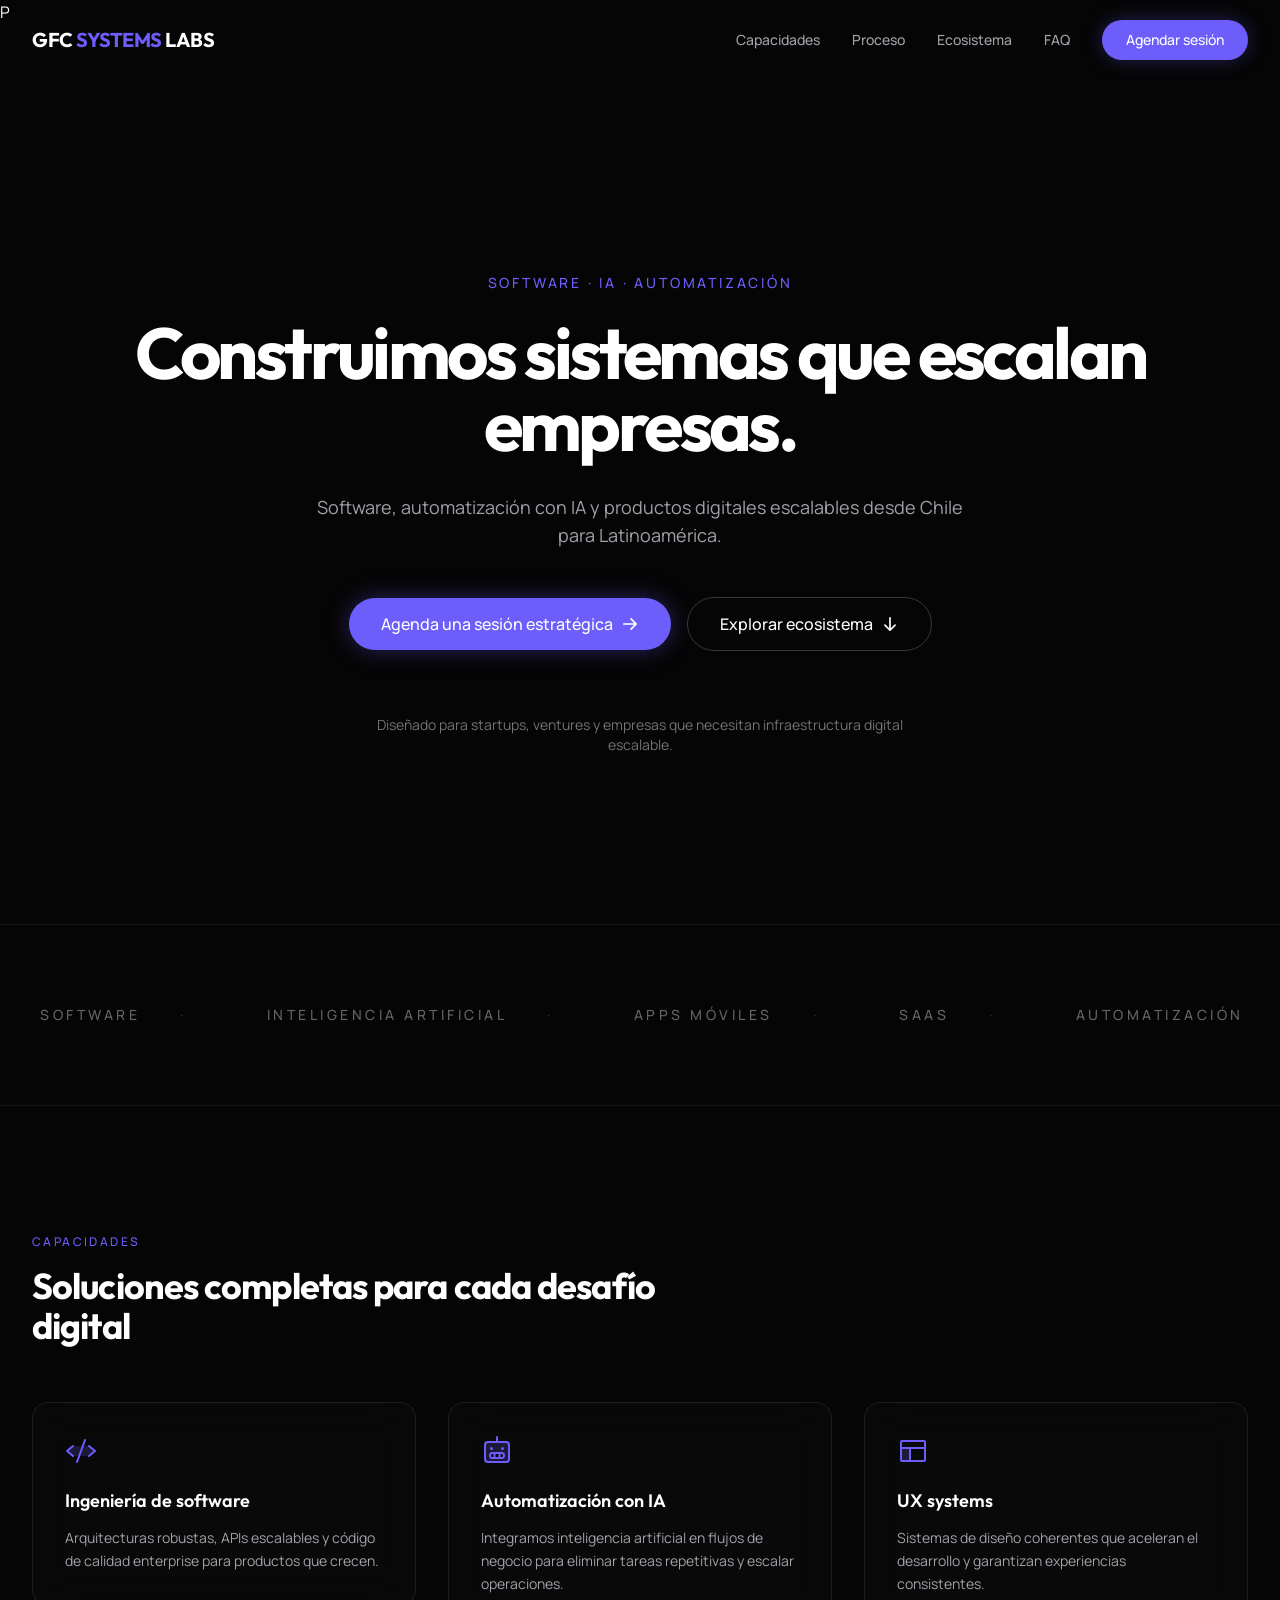
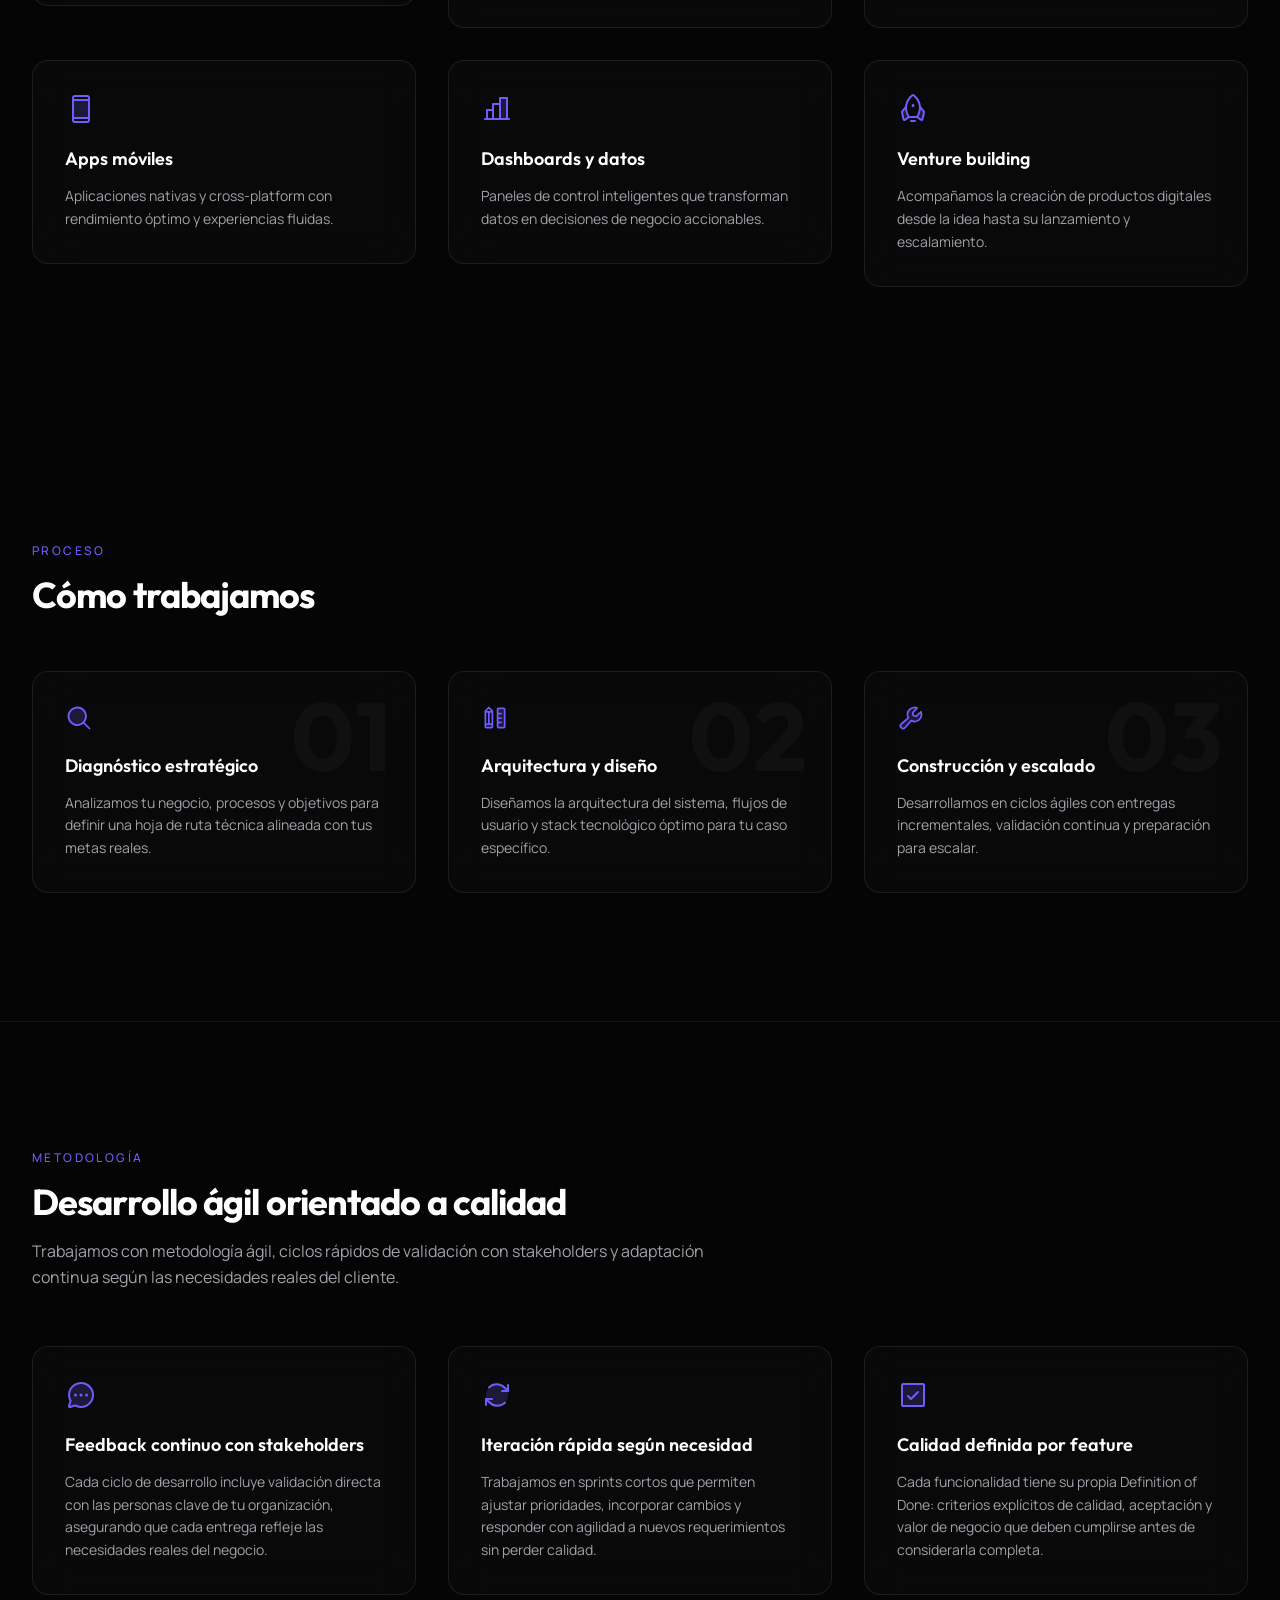
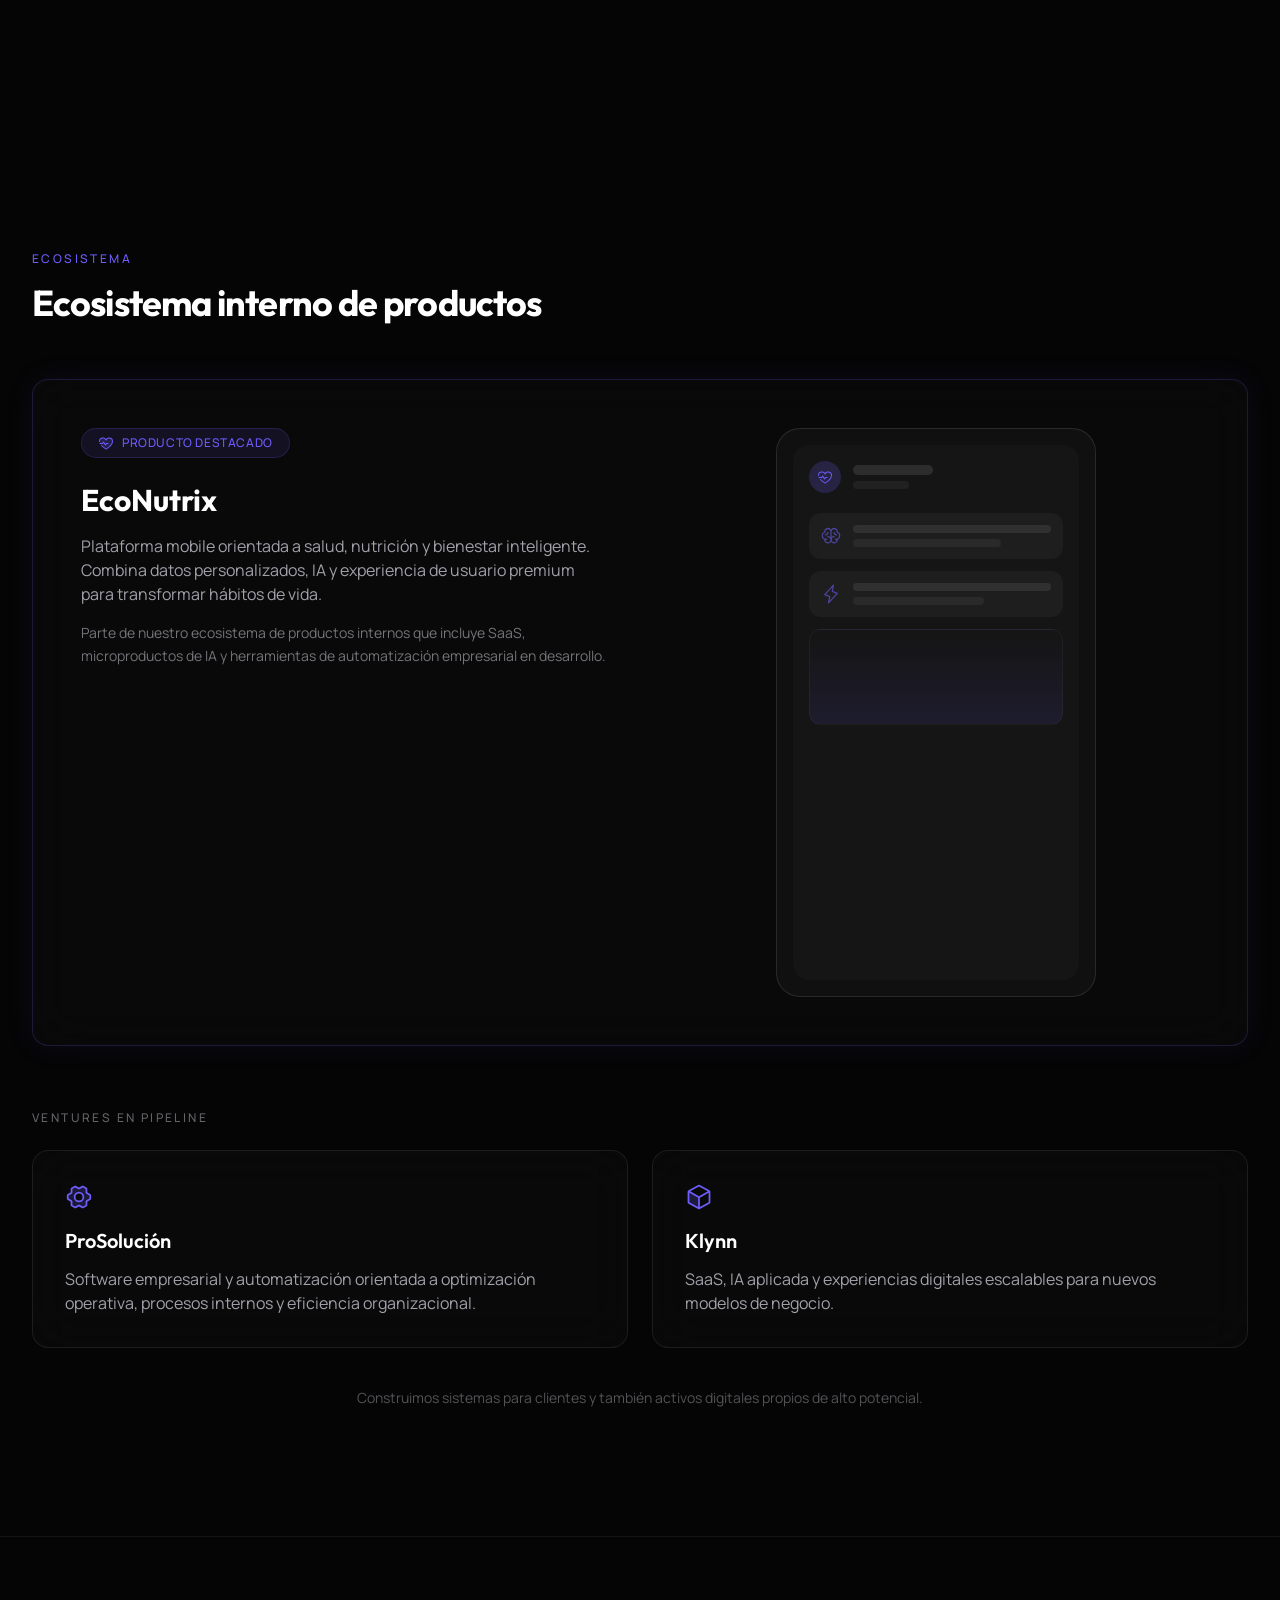
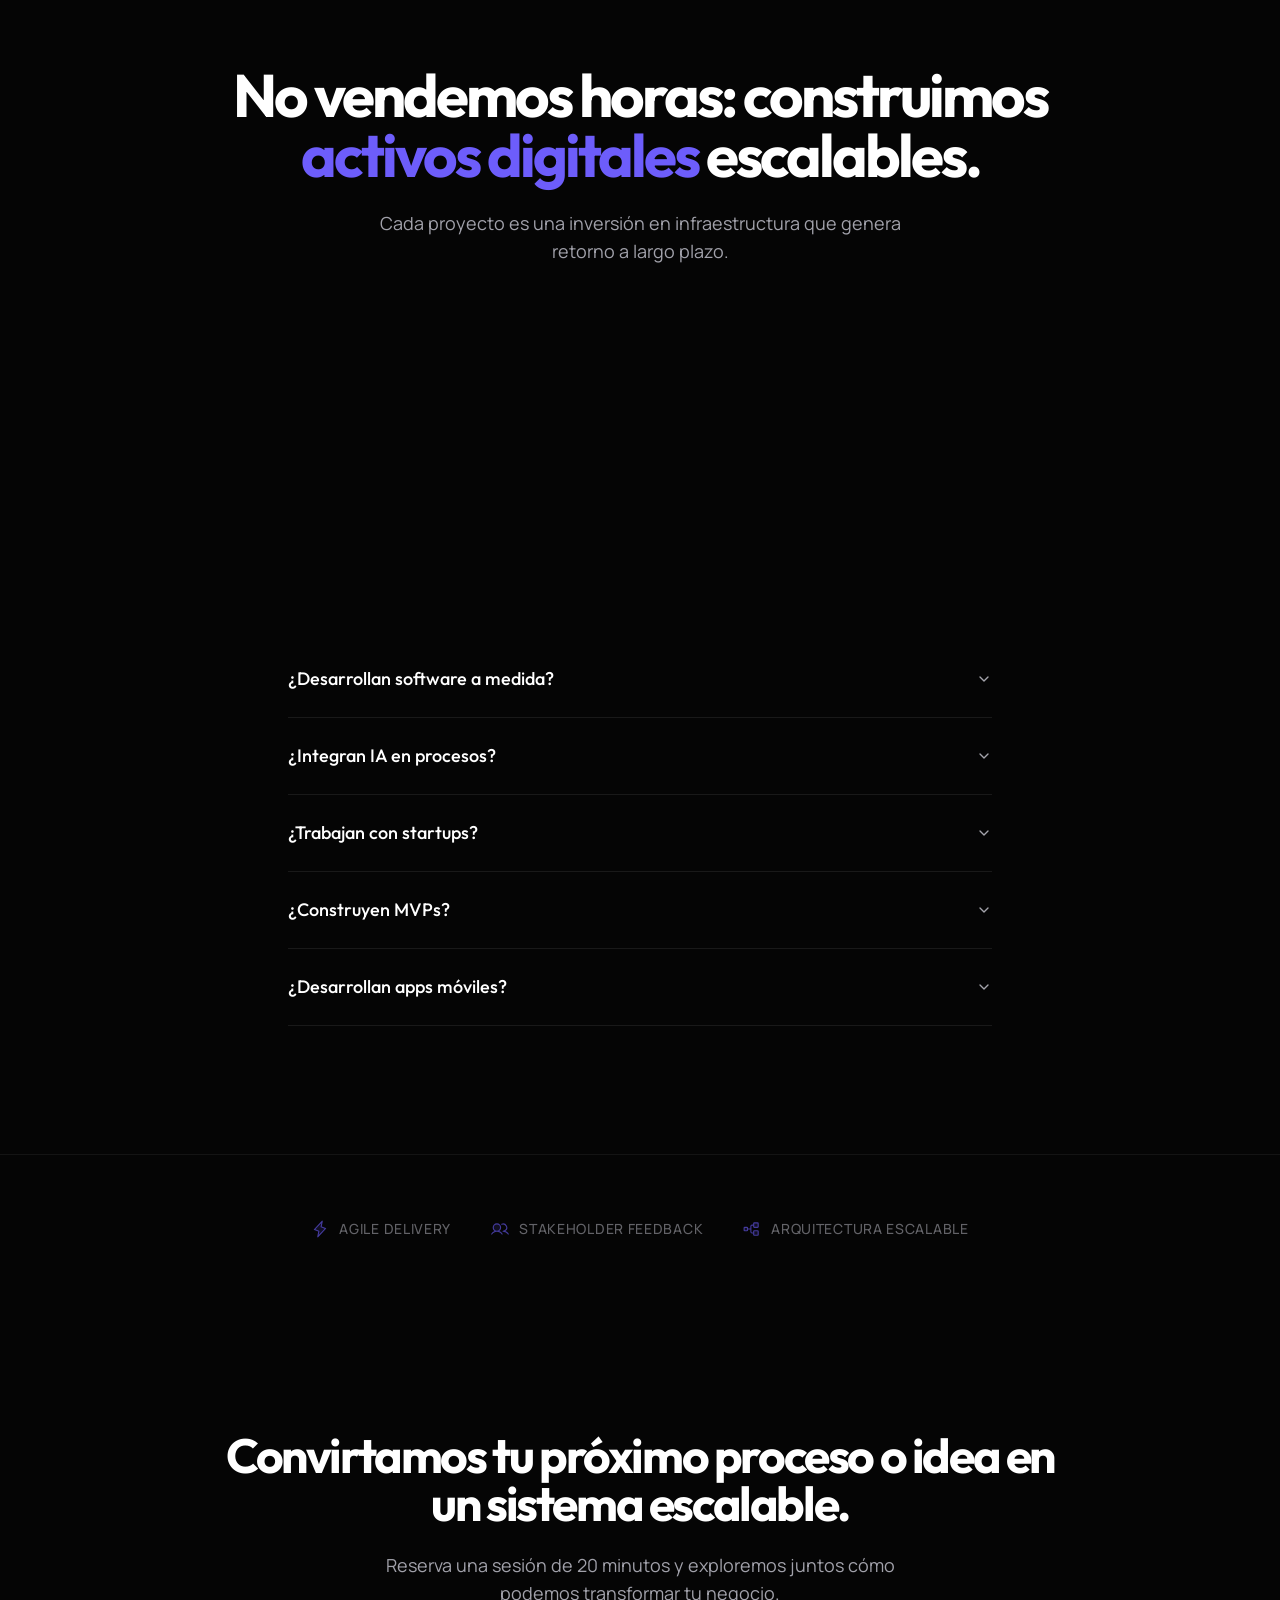
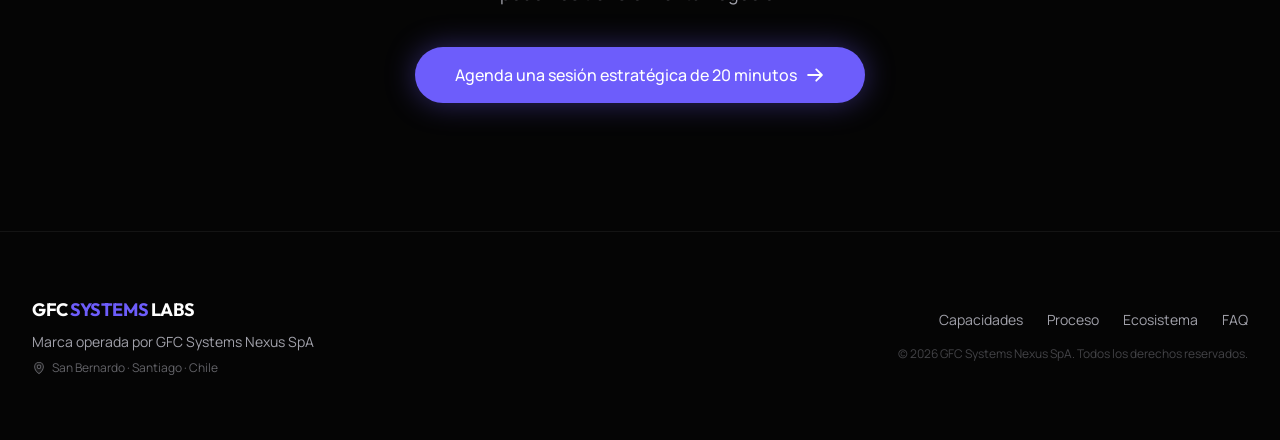
==== commit 1af7859e: "production hardening + seo/performance cleanup" ====
--- a/index.html
+++ b/index.html
@@ -1,4 +1,4 @@
-<!doctype html>
+P<!doctype html>
 <html lang="es-CL">
   <head>
     <meta charset="utf-8" />
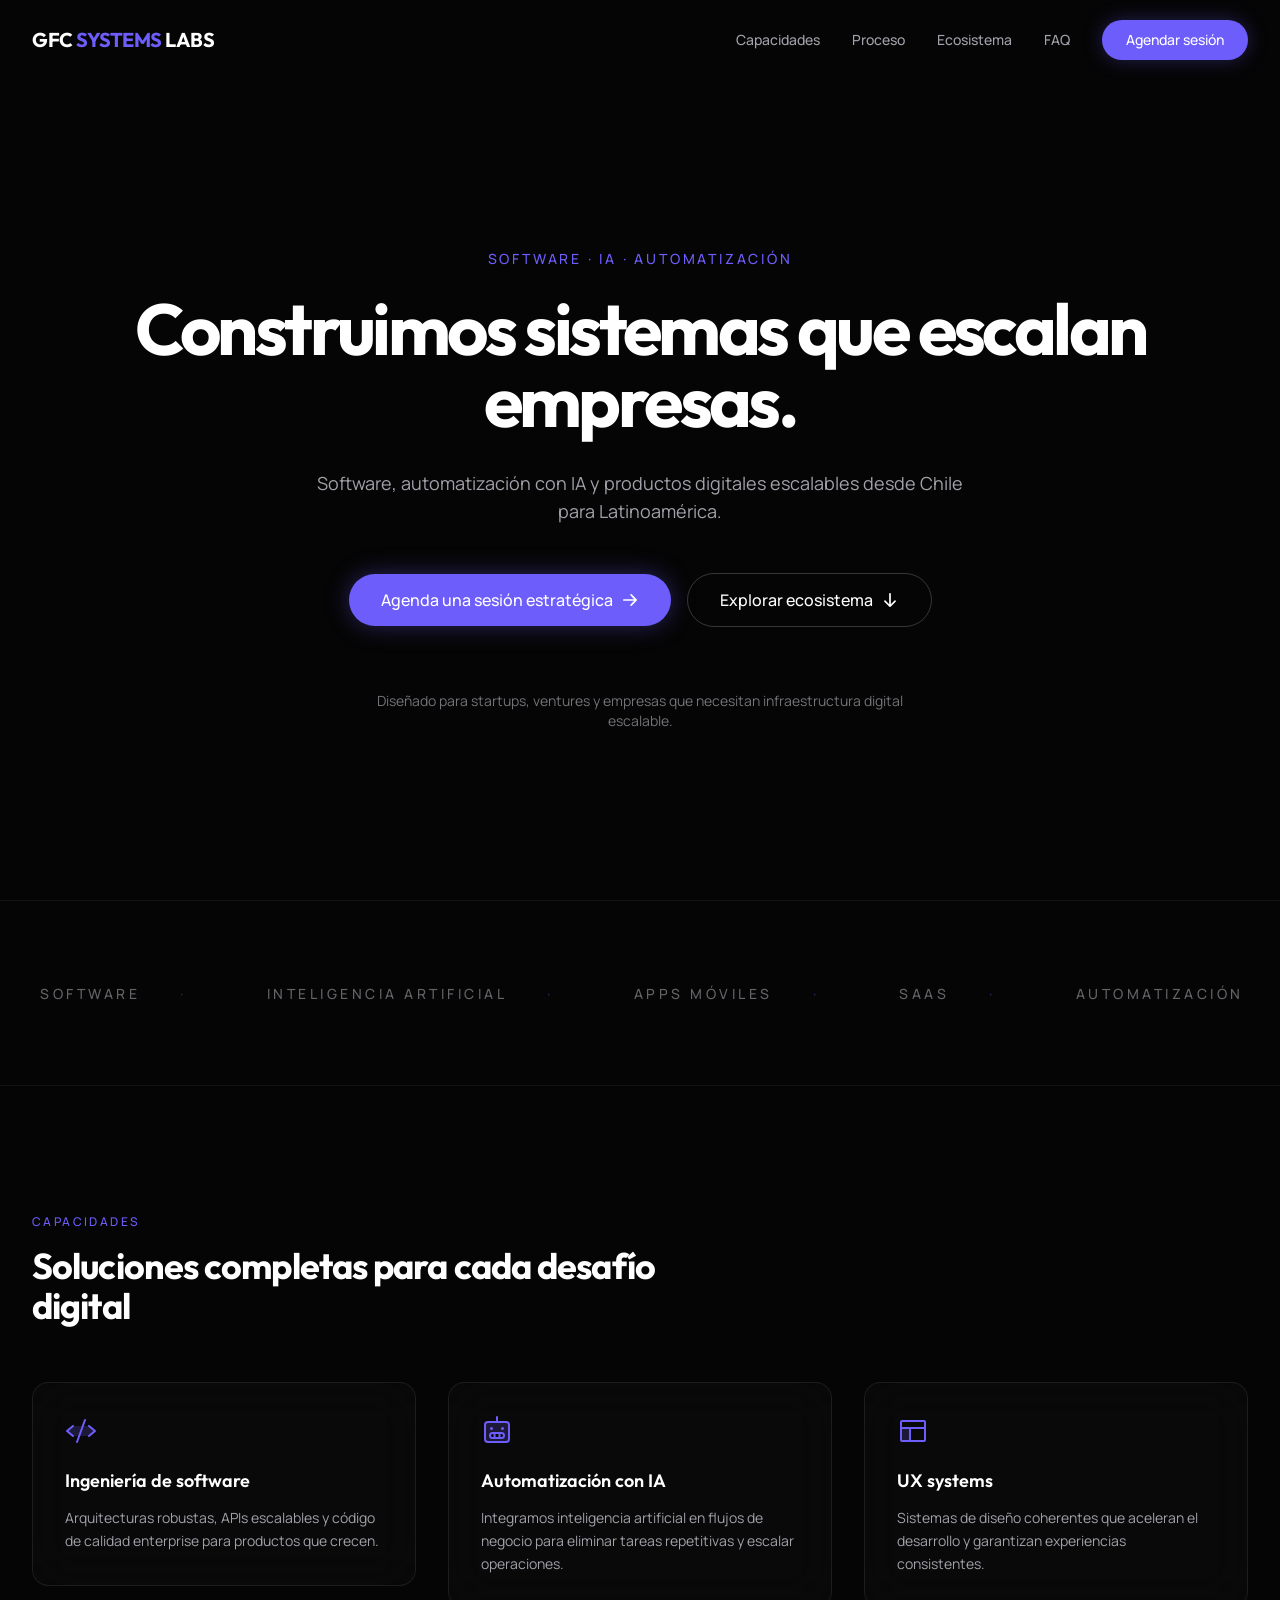
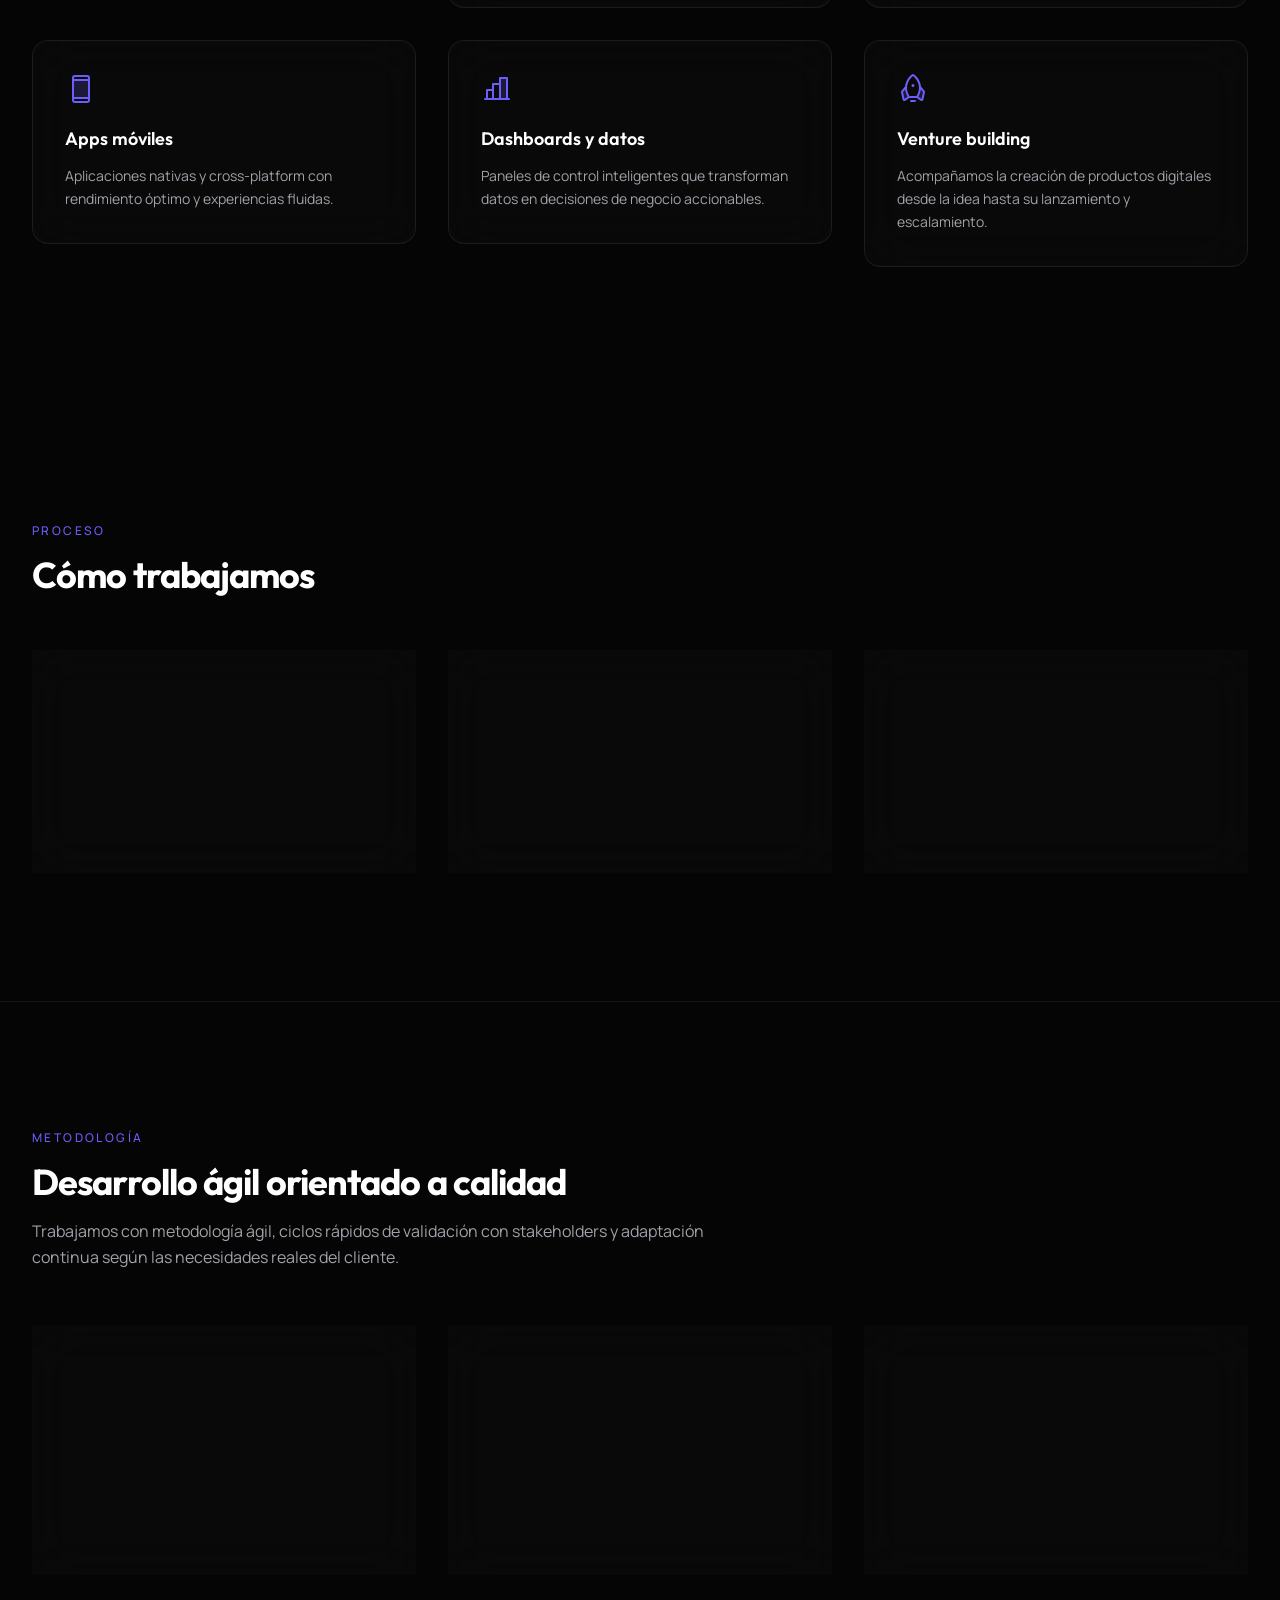
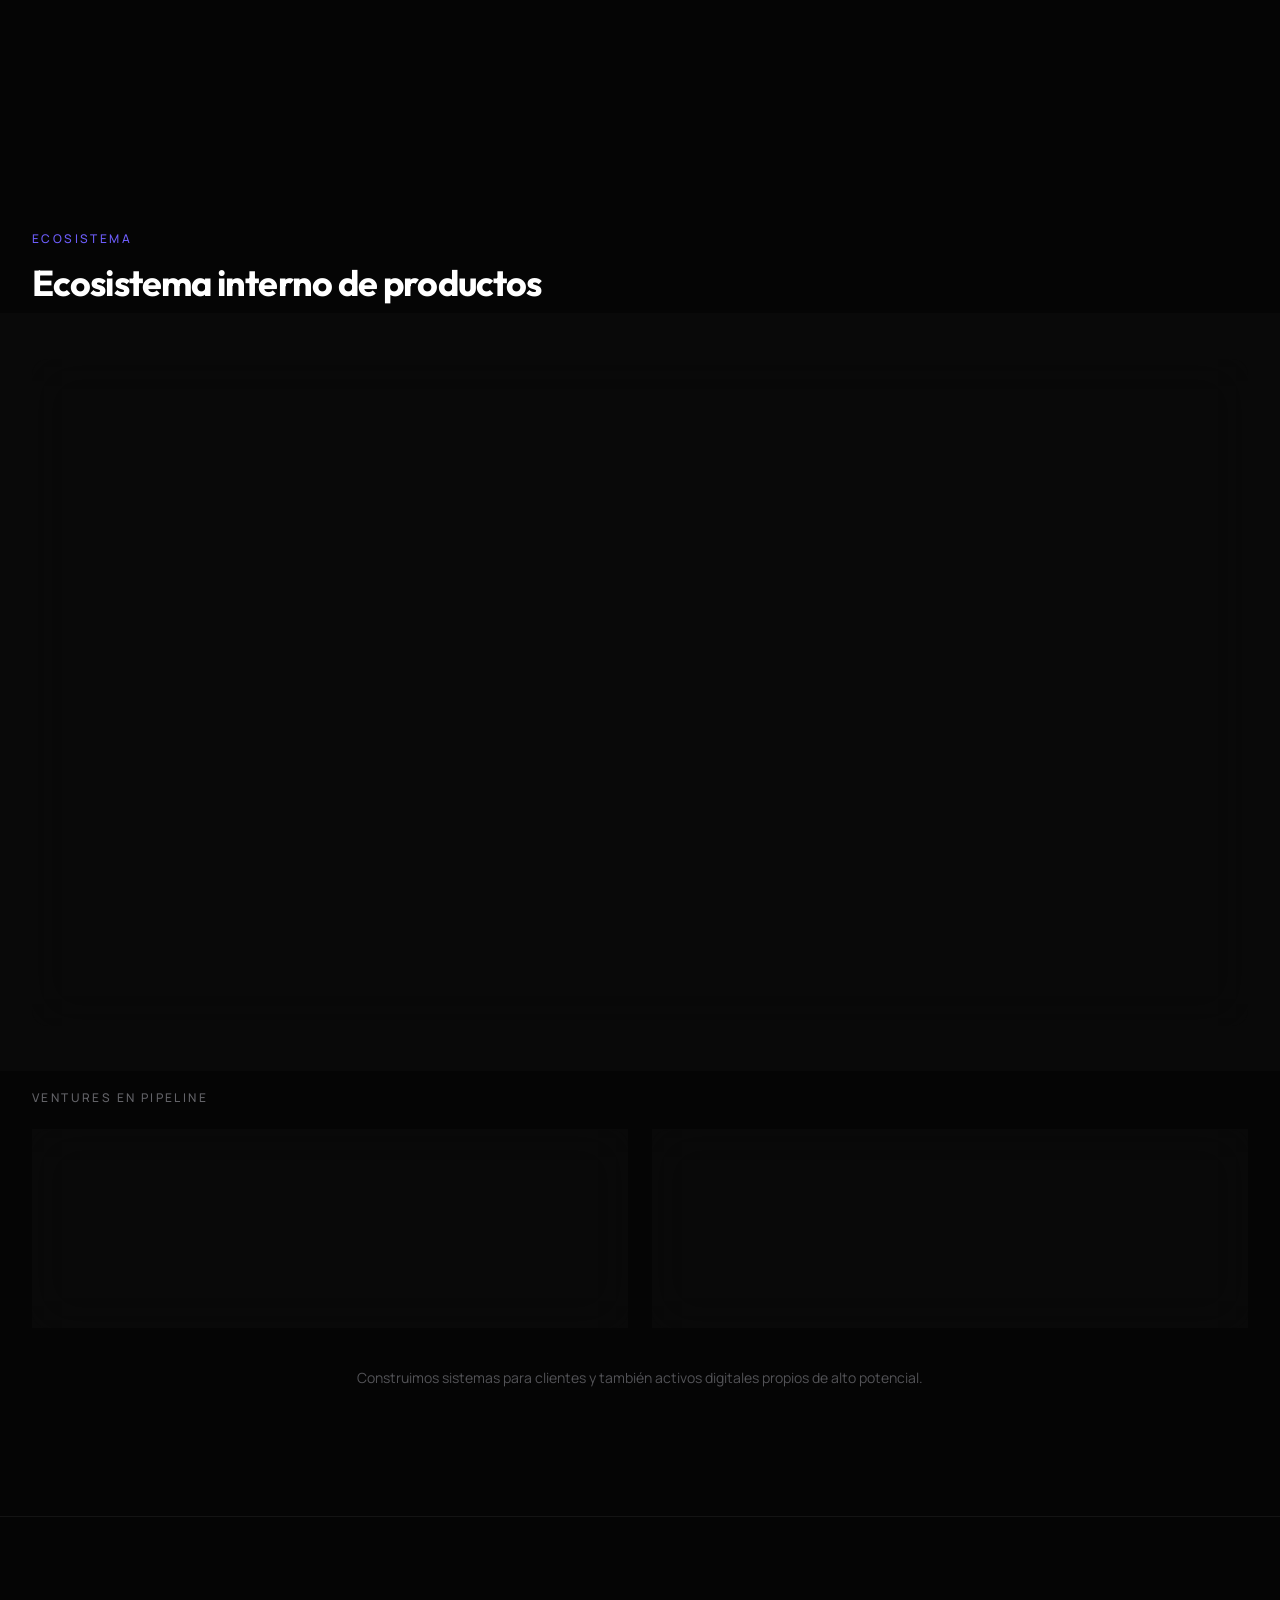
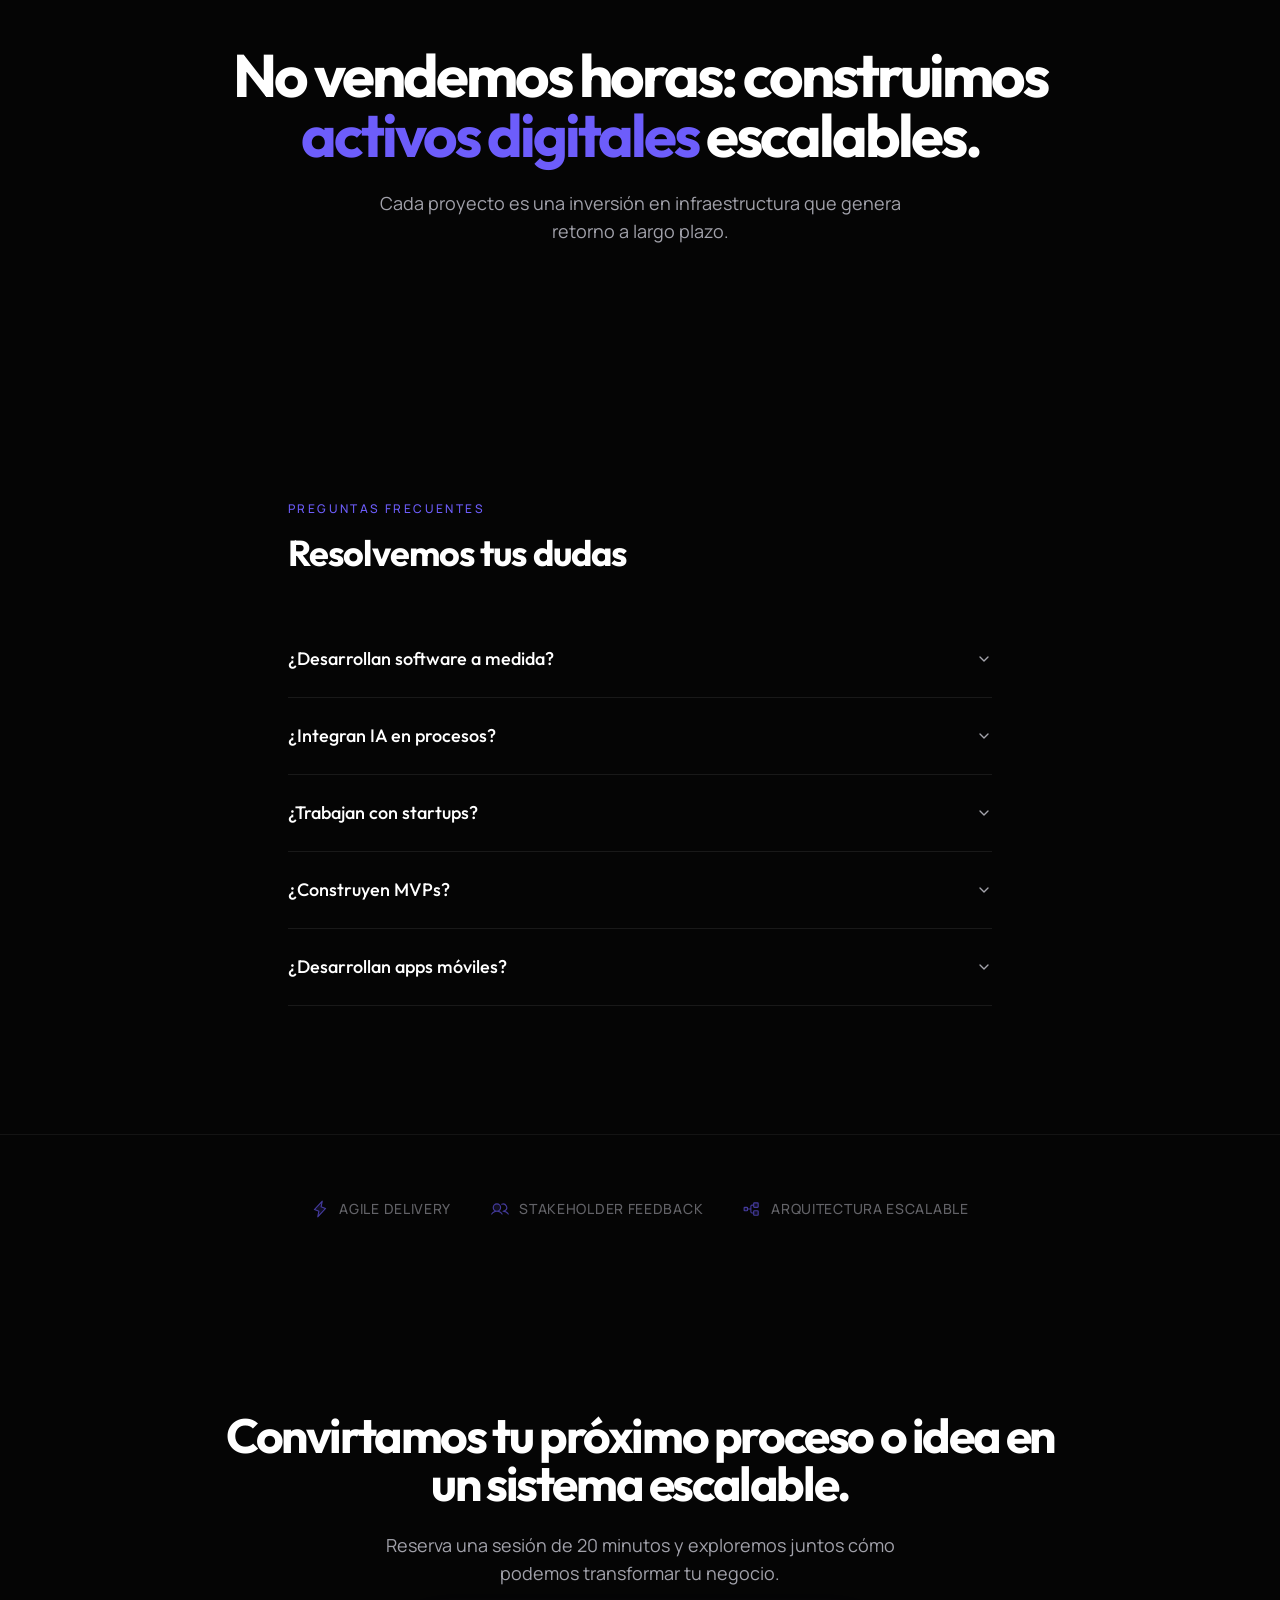
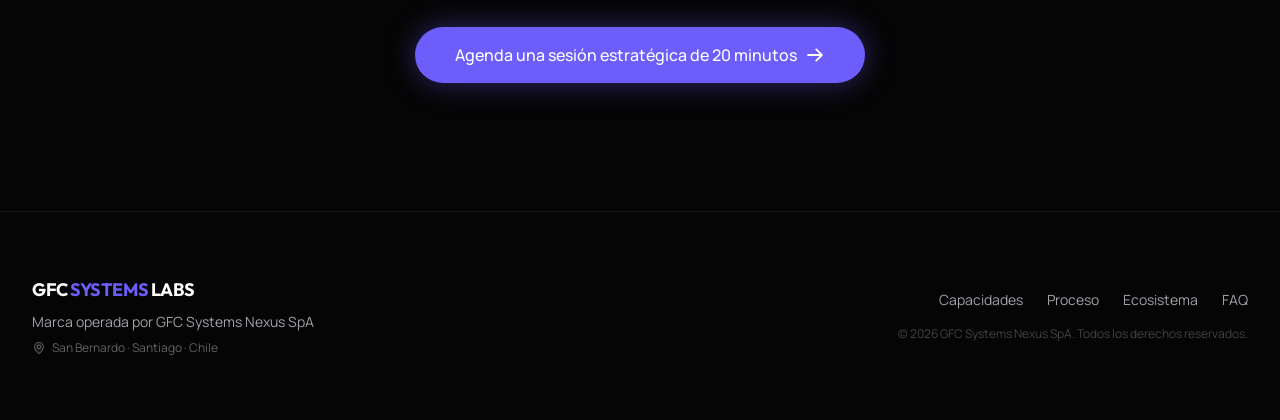
==== commit 902f556d: "production hardening + seo cleanup production hardening + seo cleanup" ====
--- a/index.html
+++ b/index.html
@@ -1,9 +1,10 @@
-P<!doctype html>
+<!doctype html>
 <html lang="es-CL">
   <head>
     <meta charset="utf-8" />
     <meta name="viewport" content="width=device-width,initial-scale=1" />
     <meta name="theme-color" content="#000000" />
+    <link rel="icon" href="/favicon.ico" />
 
     <meta
       name="description"
@@ -142,4 +143,4 @@
       });
     </script>
   </body>
-</html>+</html>
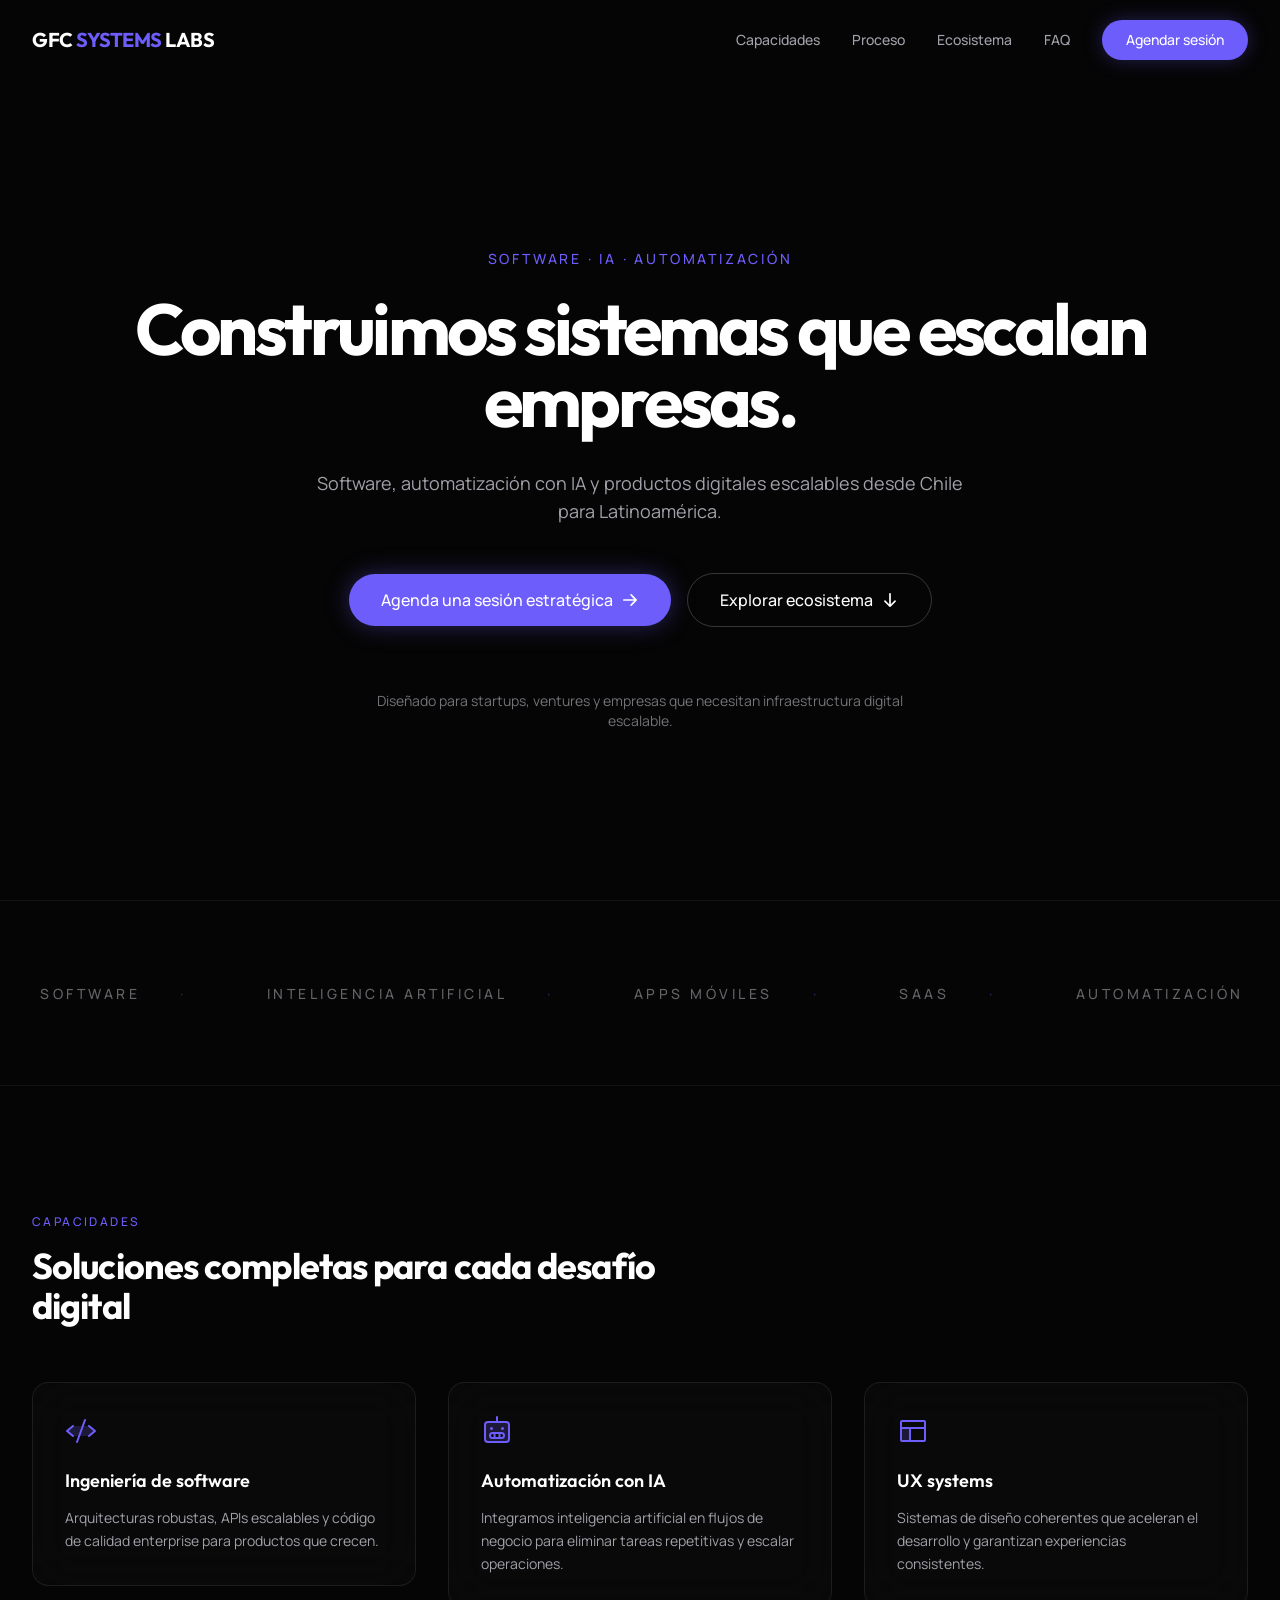
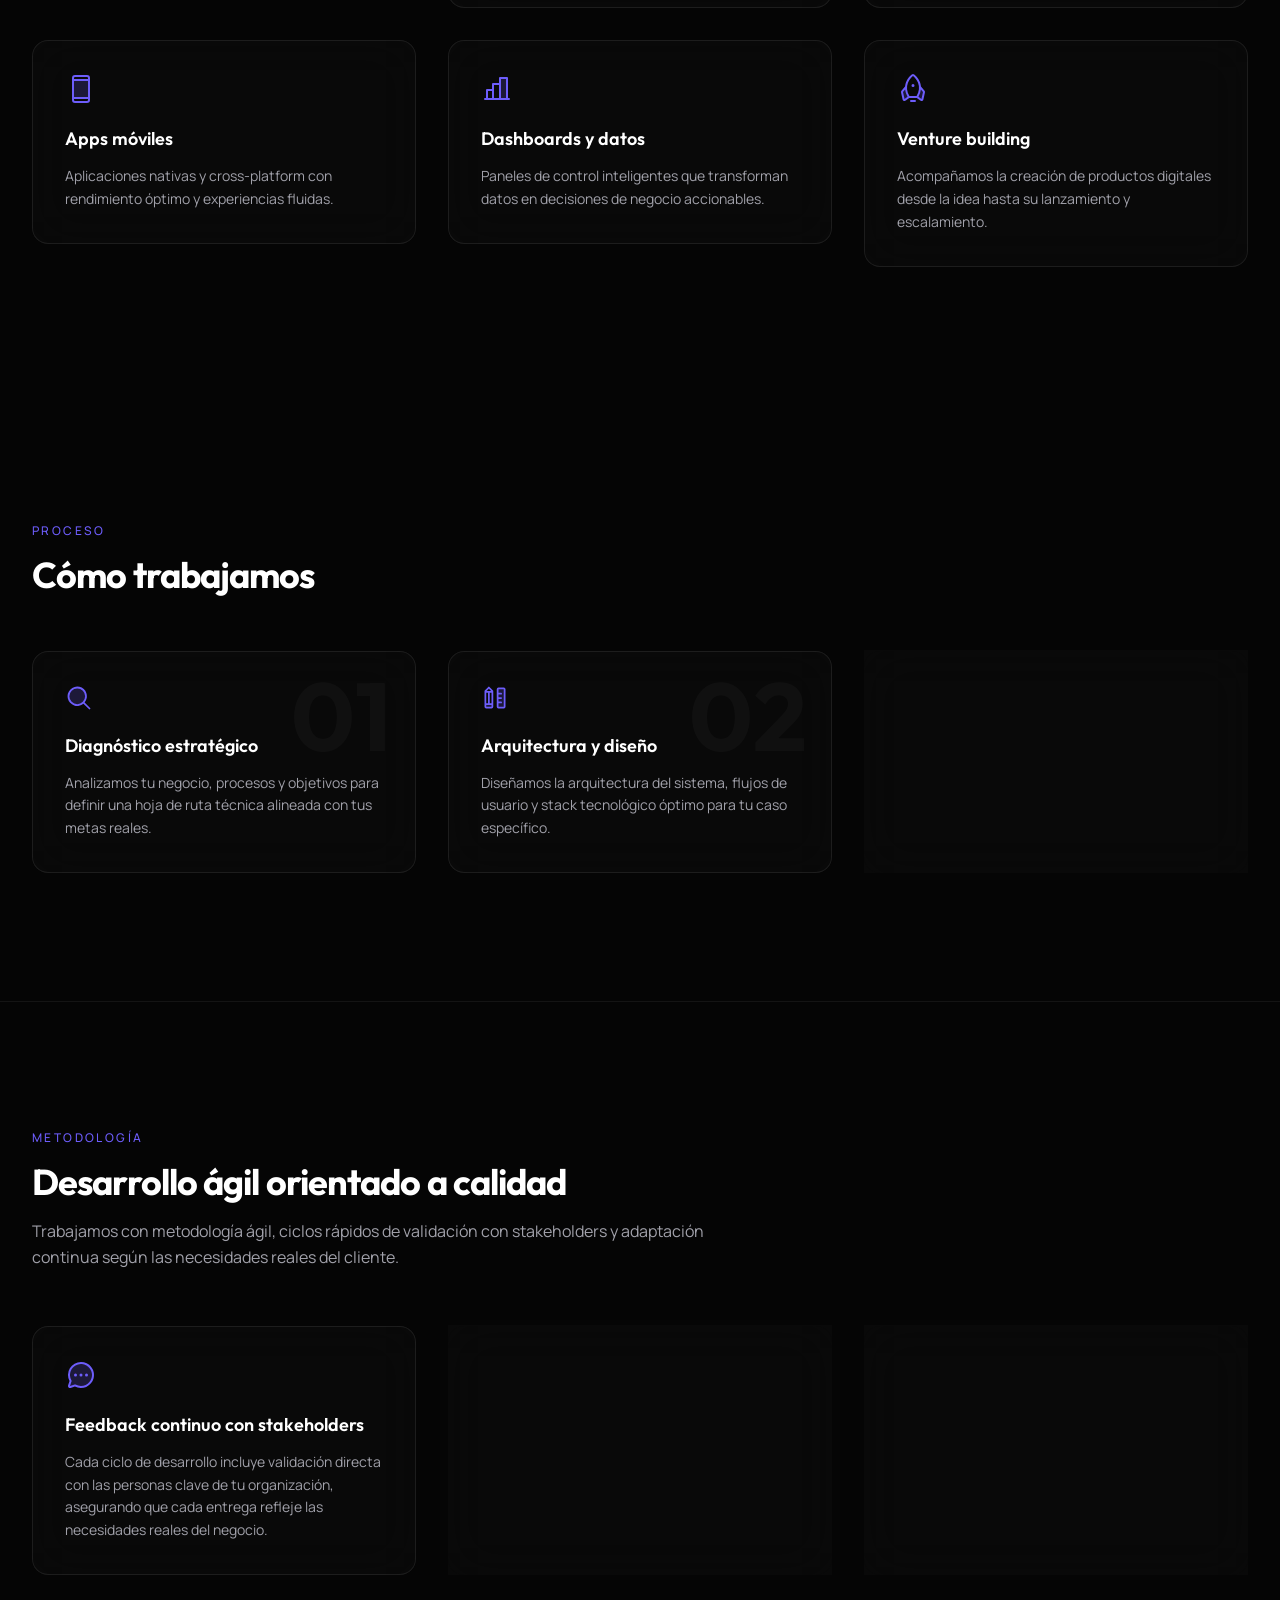
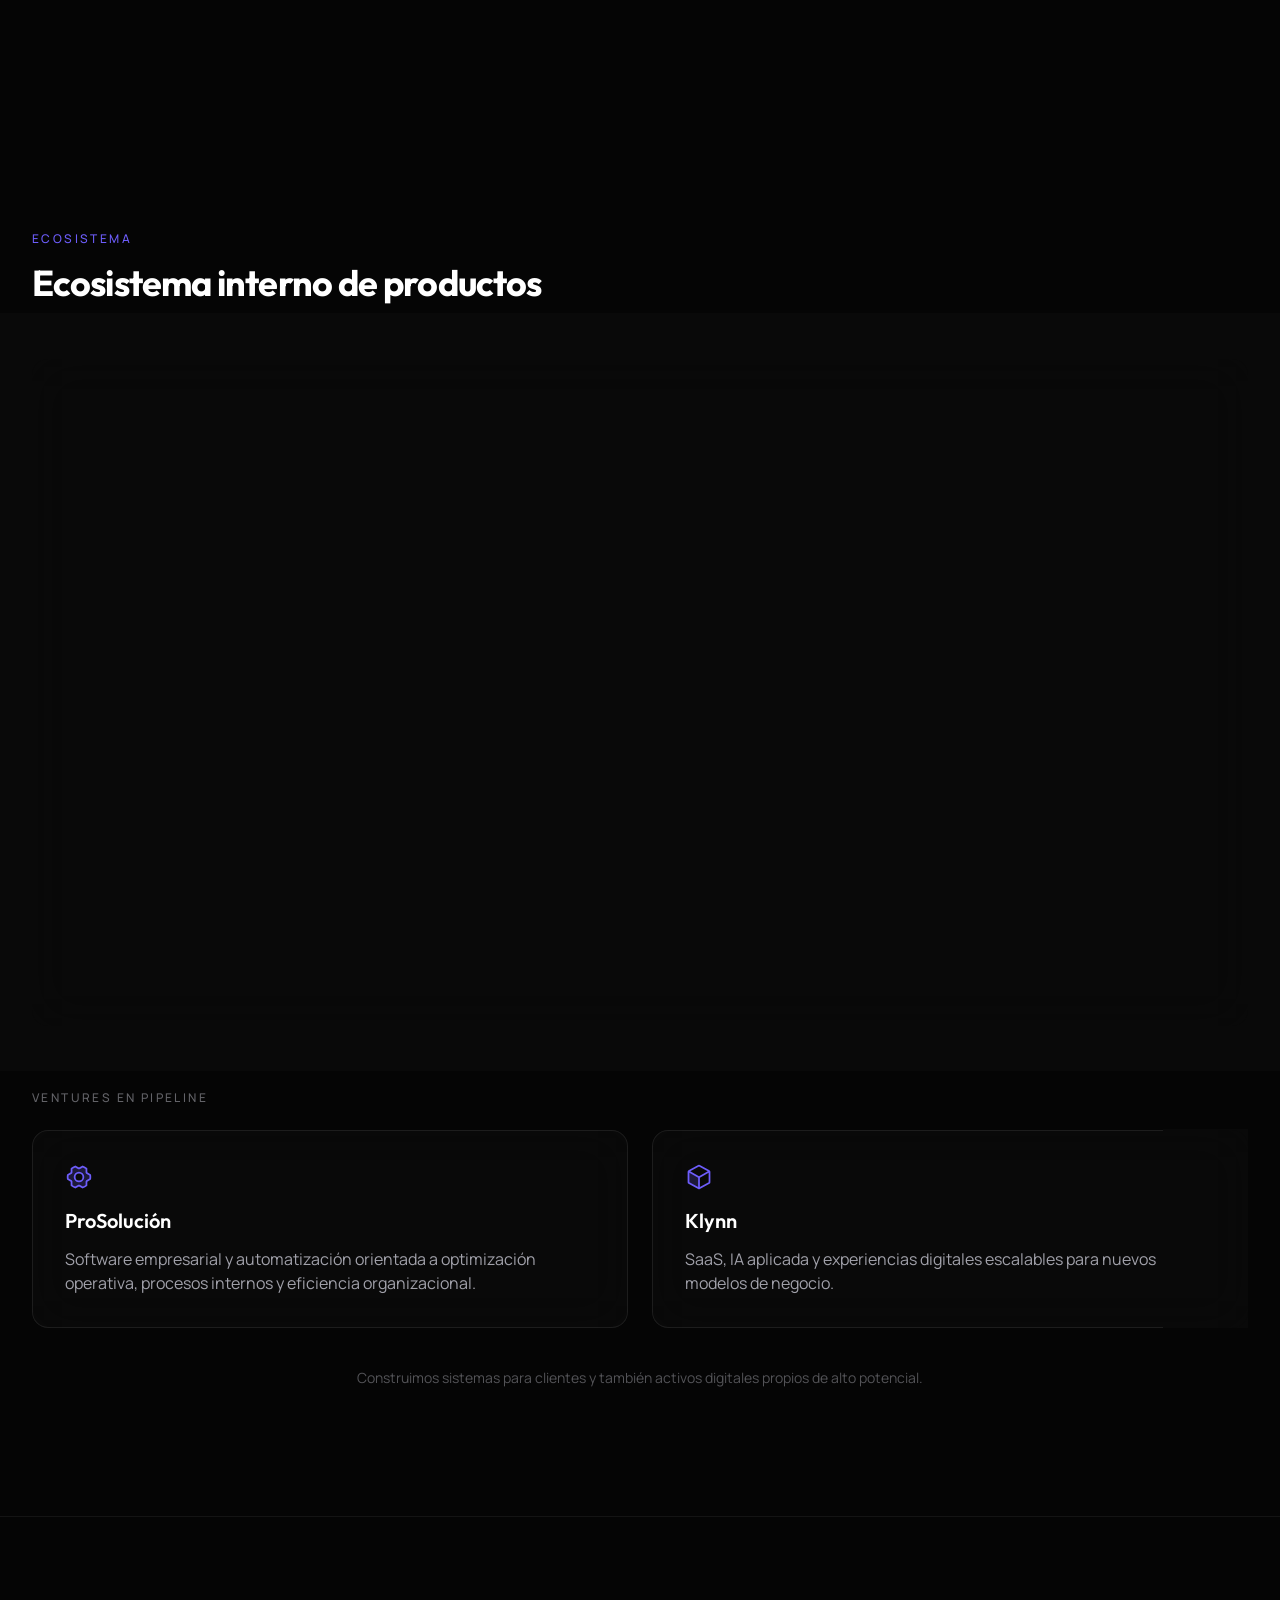
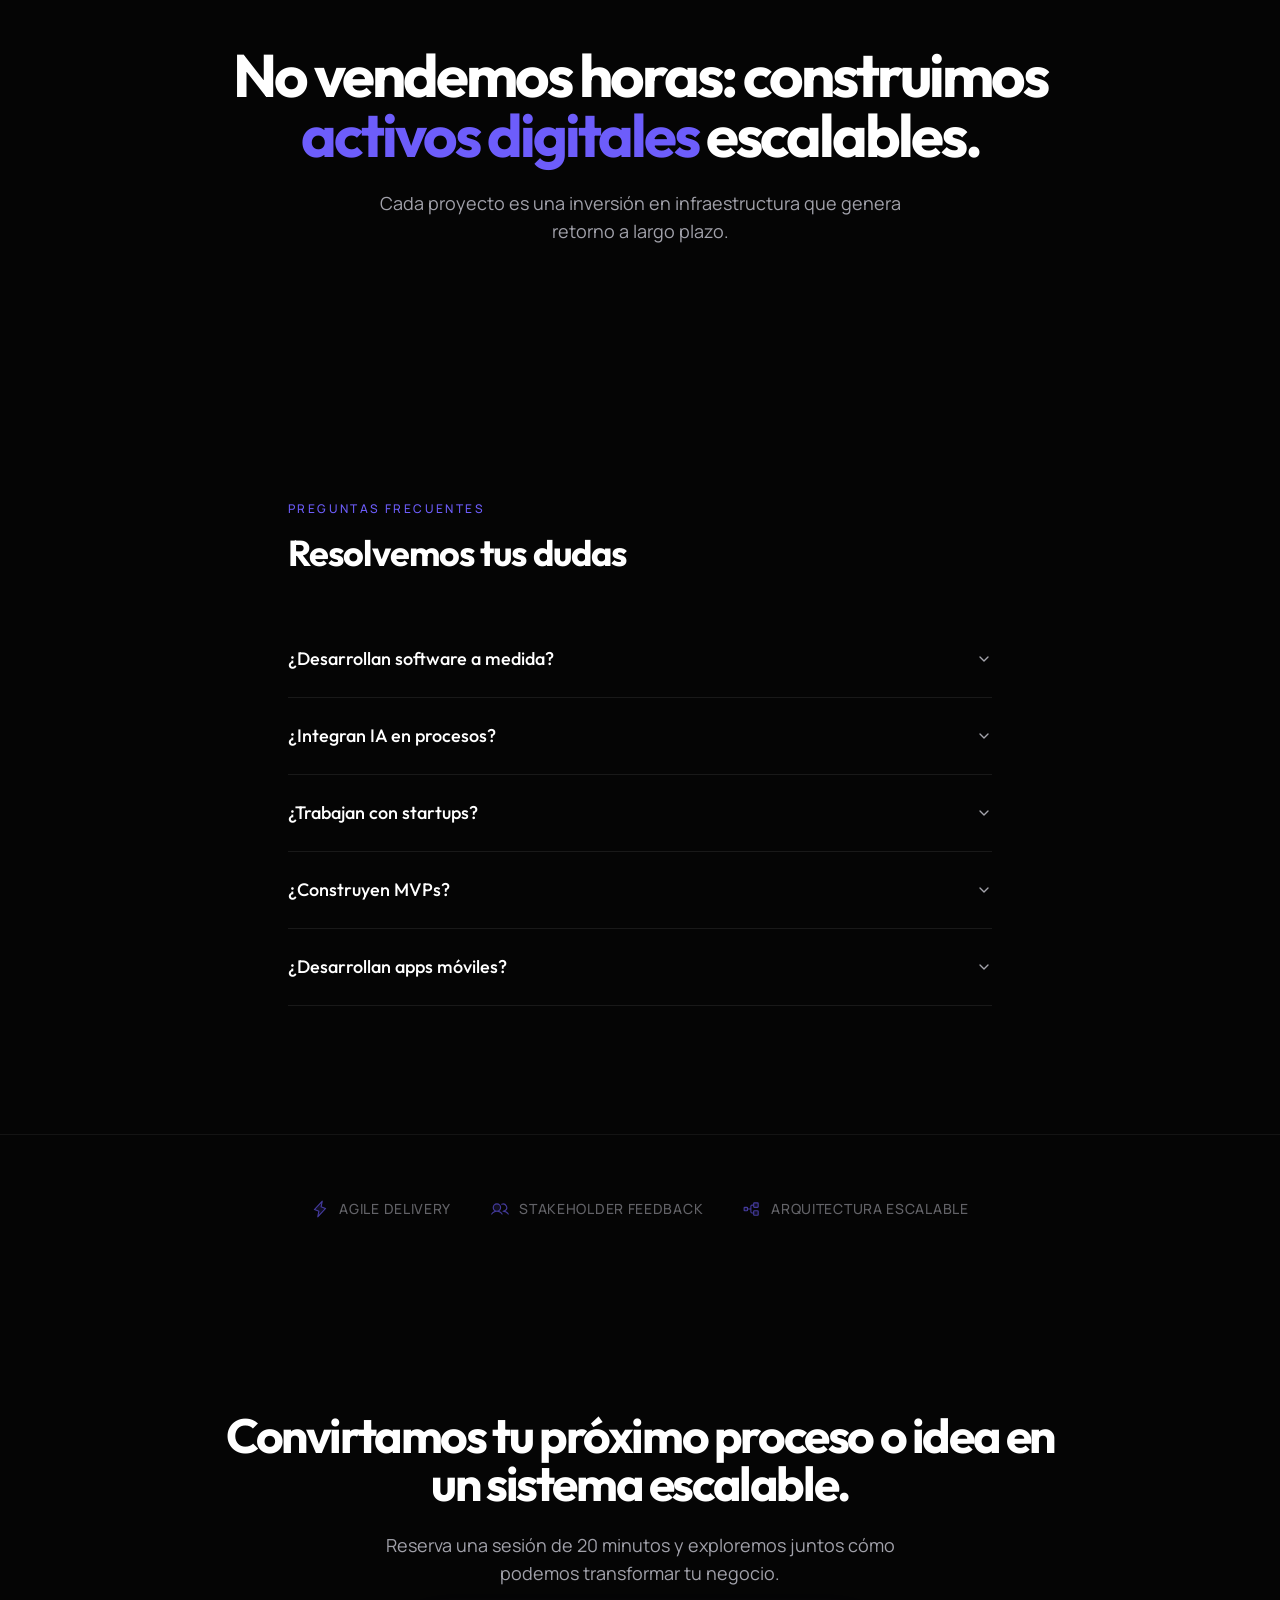
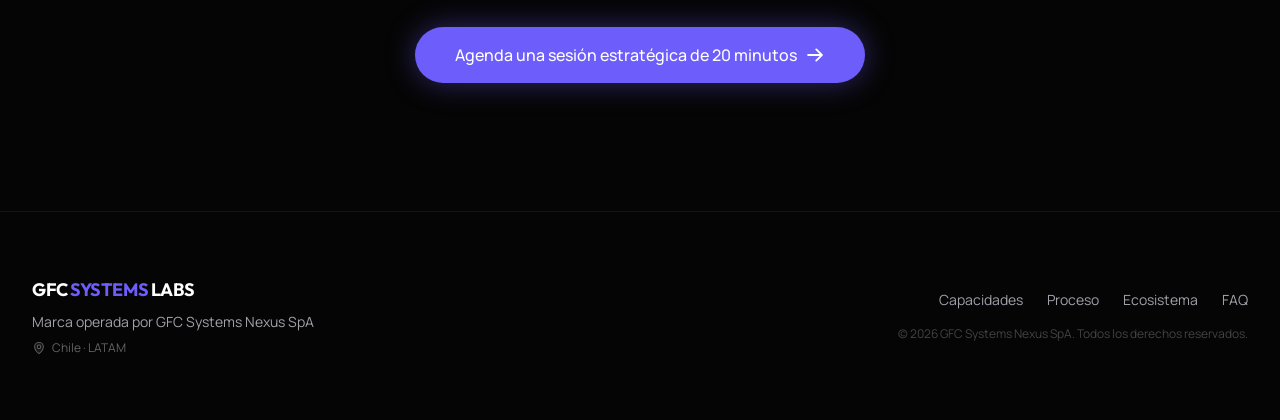
==== commit 56b1c536: "Update index.html" ====
--- a/index.html
+++ b/index.html
@@ -66,6 +66,31 @@
     <noscript>
       <link href="/static/css/main.c5783c9f.css" rel="stylesheet" />
     </noscript>
+    <script type="application/ld+json"> {
+          "@context": "https://schema.org",
+          "@type": "Organization",
+          "name": "GFC SYSTEMS LABS",
+          "url": "https://gfcsystemslabs.cl",
+          "logo": "https://gfcsystemslabs.cl/logo.png",
+          "description": "Software a medida, automatización con IA, dashboards empresariales y venture systems desde Chile para Latinoamérica.",
+          "foundingLocation": {
+            "@type": "Place",
+            "name": "Chile"
+          },
+          "sameAs": [
+            "https://www.linkedin.com/company/TU-LINK",
+            "https://github.com/gfcsystemsnexusspa-cmd"
+            ]
+      }
+    </script>
+    <script type="application/ld+json">
+    {
+      "@context": "https://schema.org",
+      "@type": "WebSite",
+      "name": "GFC SYSTEMS LABS",
+      "url": "https://gfcsystemslabs.cl/"
+    }
+    </script>
   </head>
 
   <body>
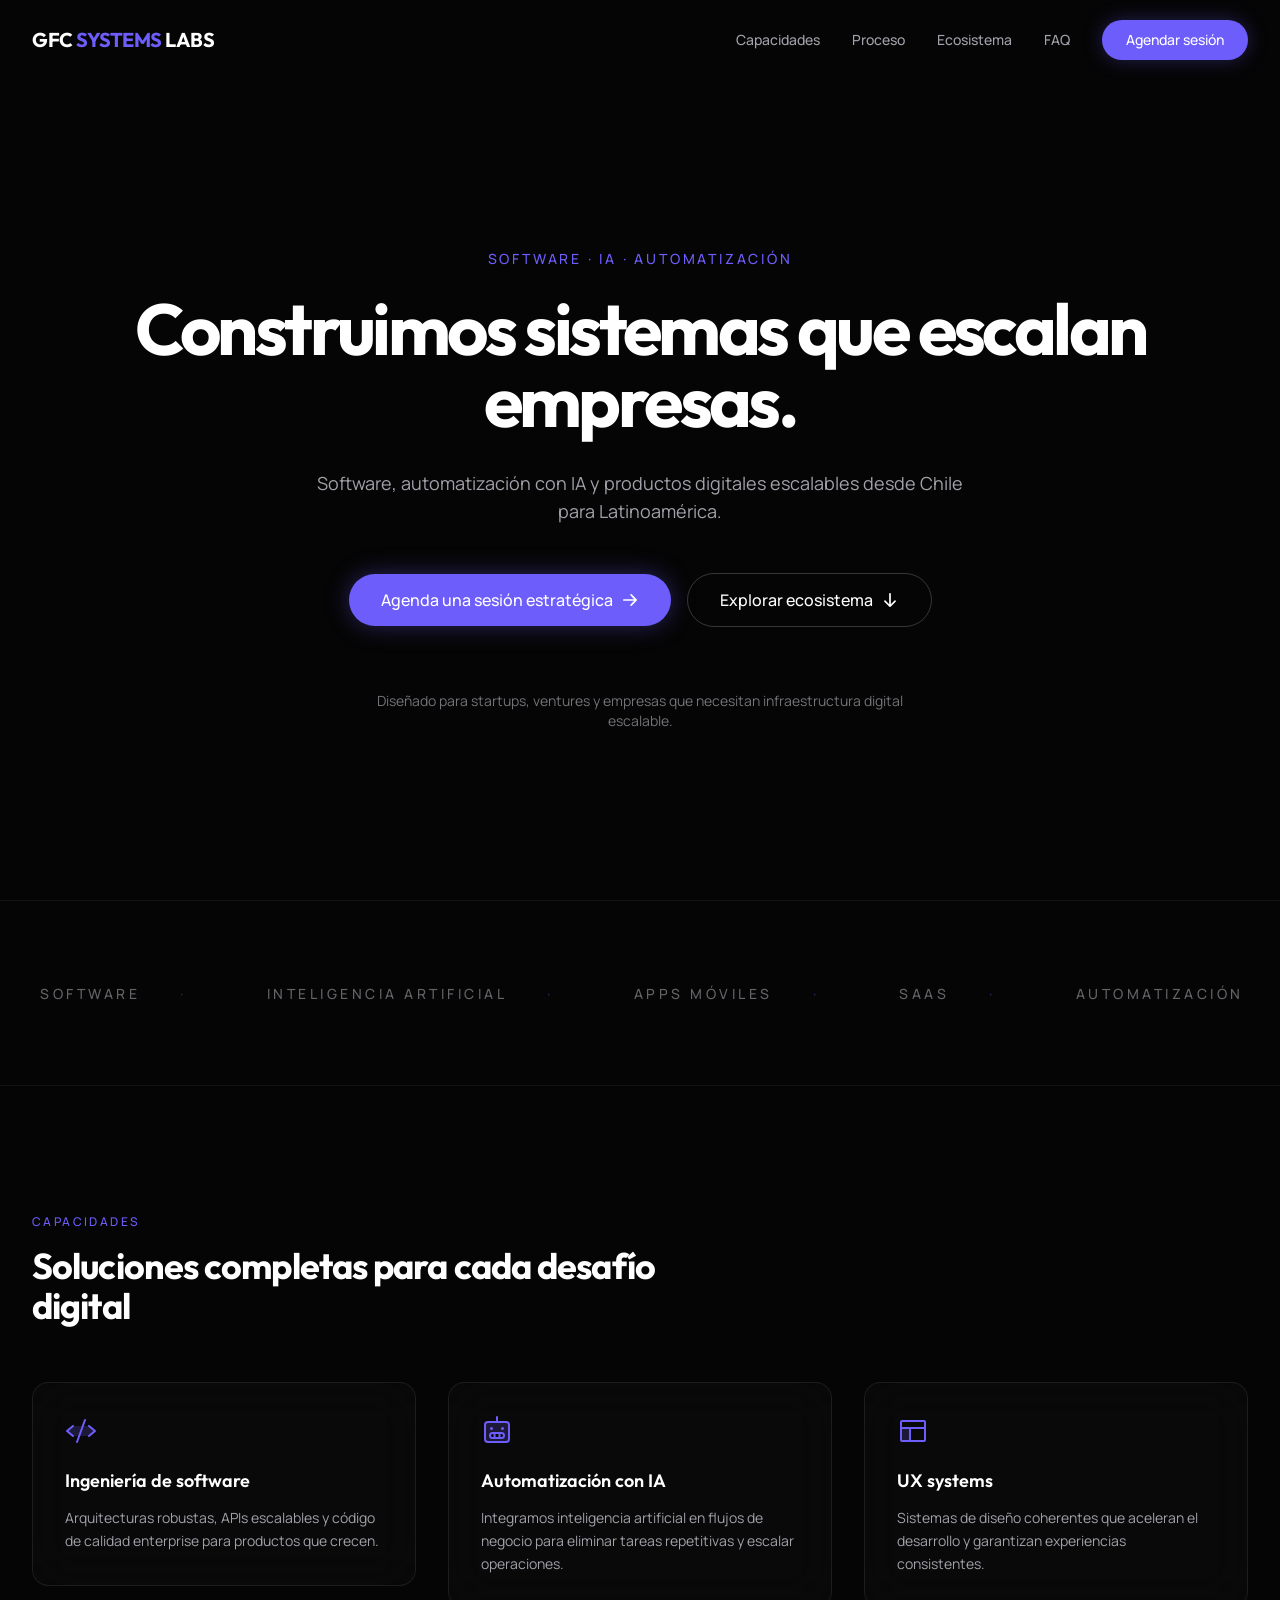
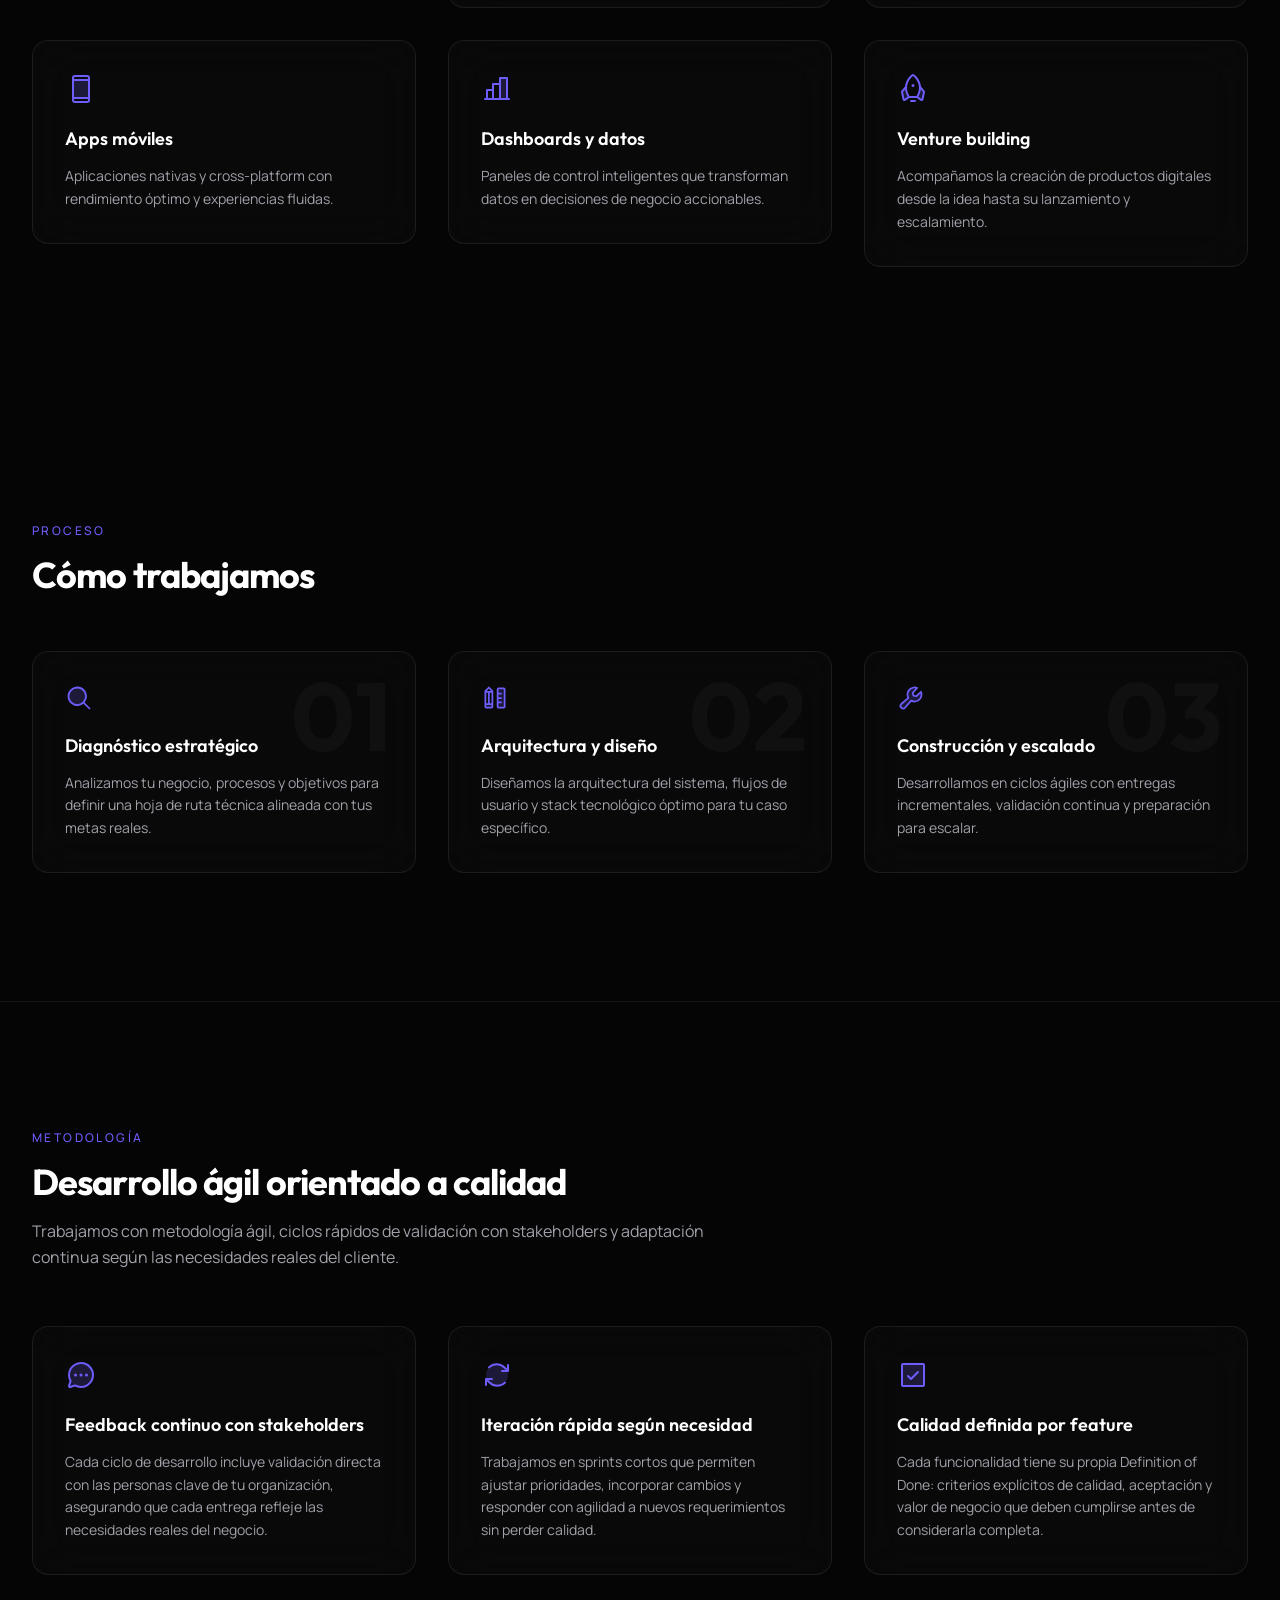
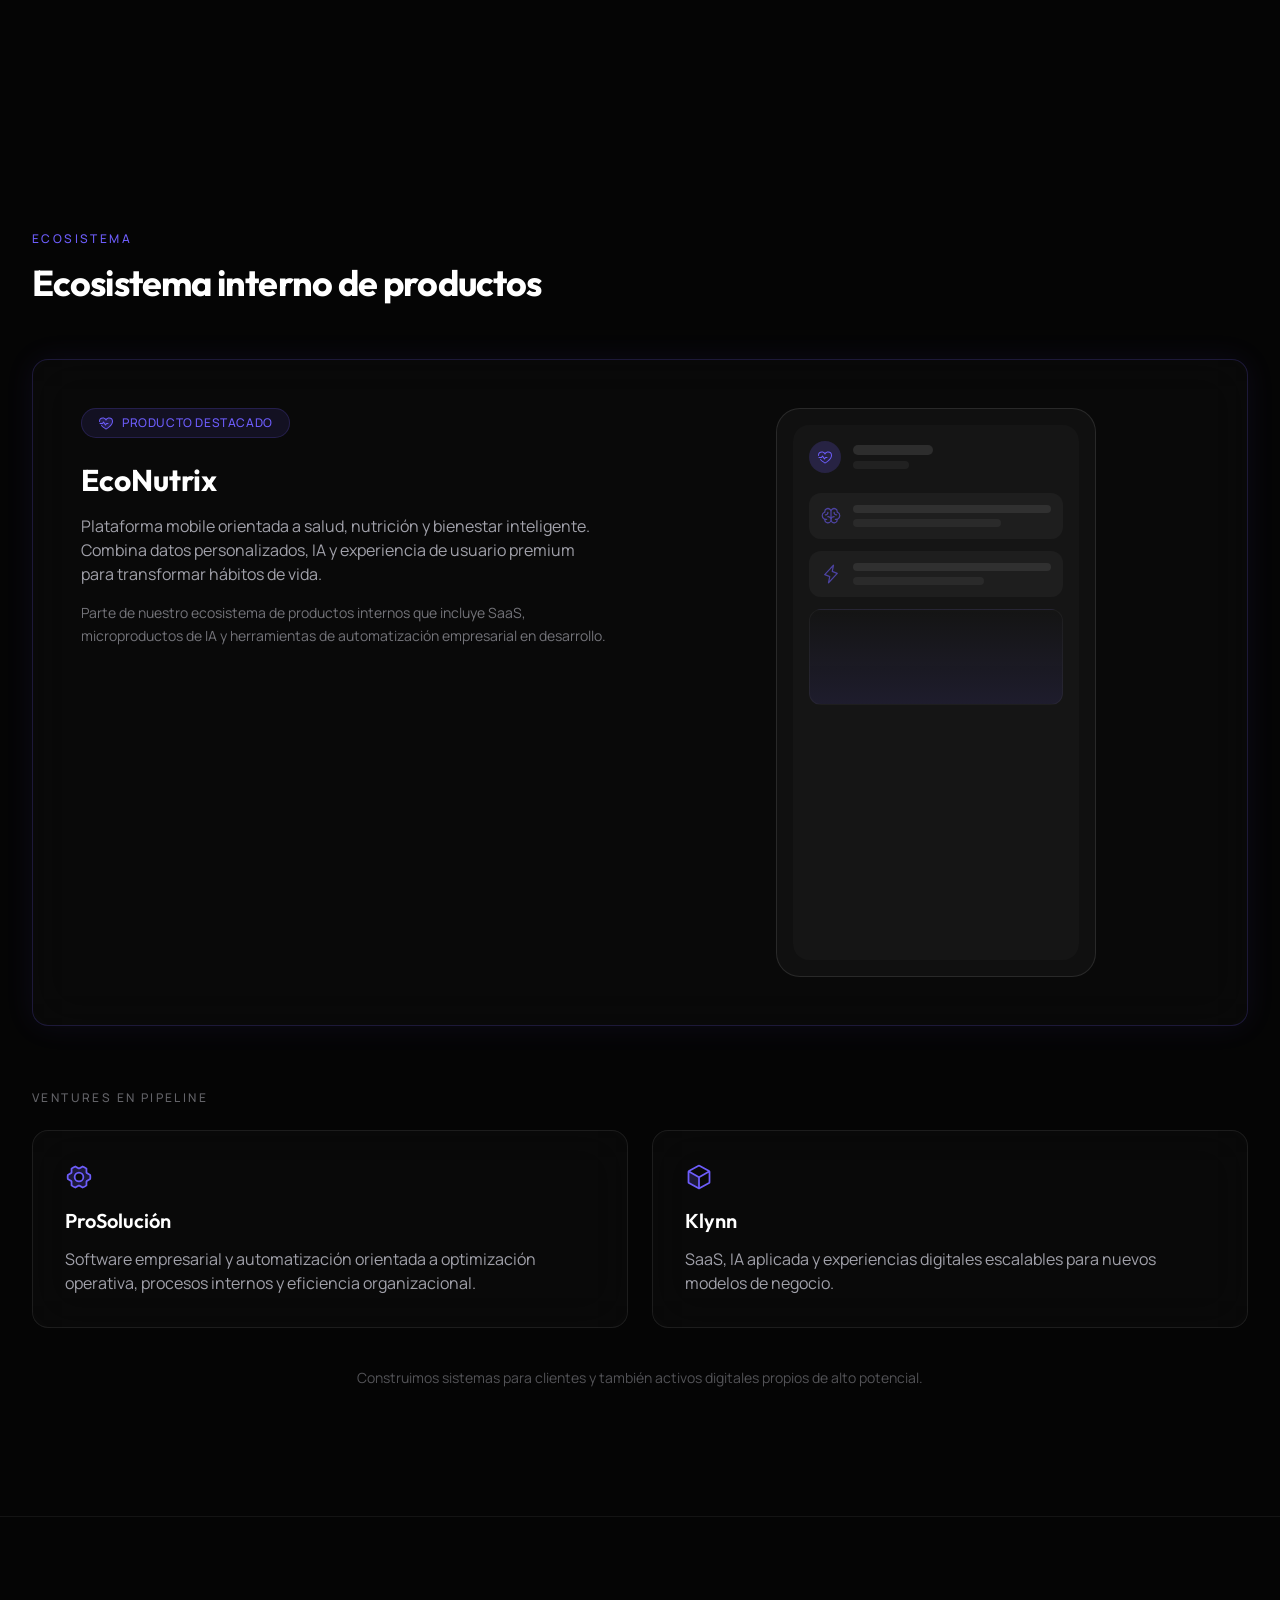
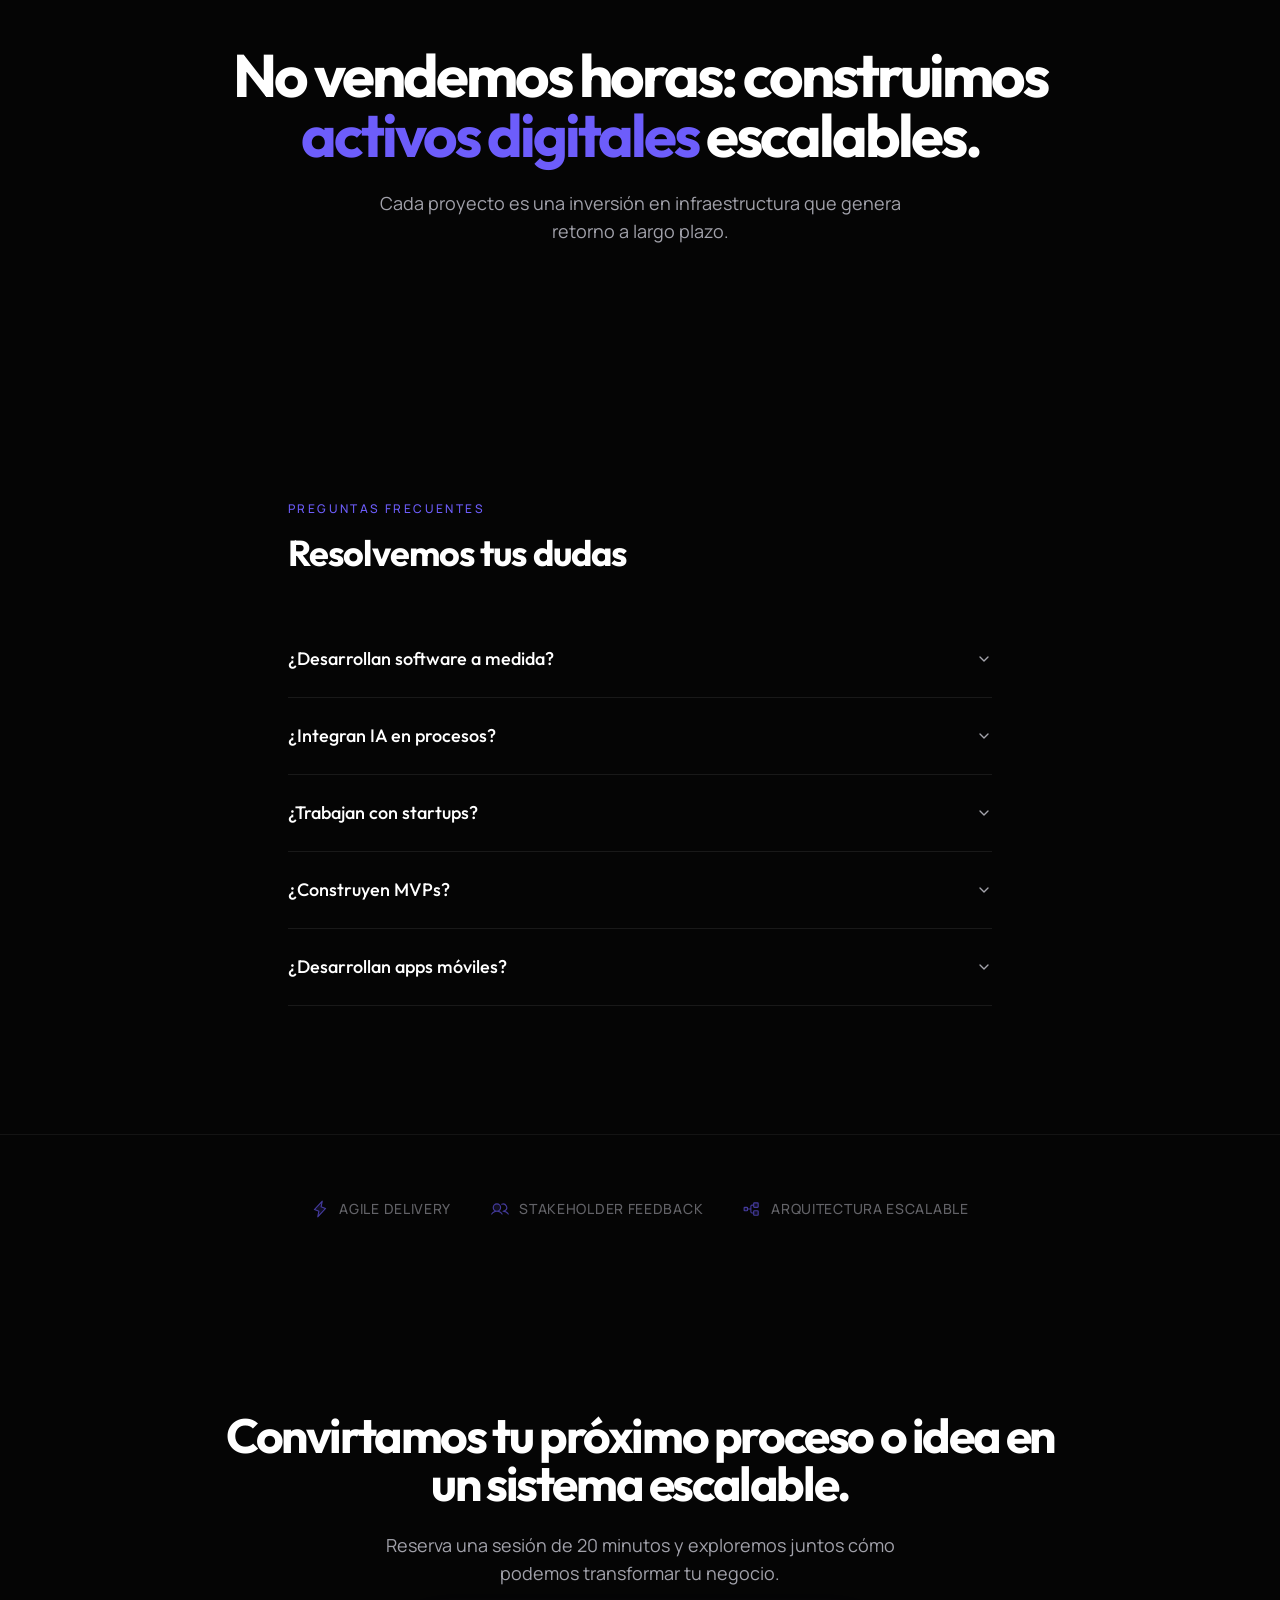
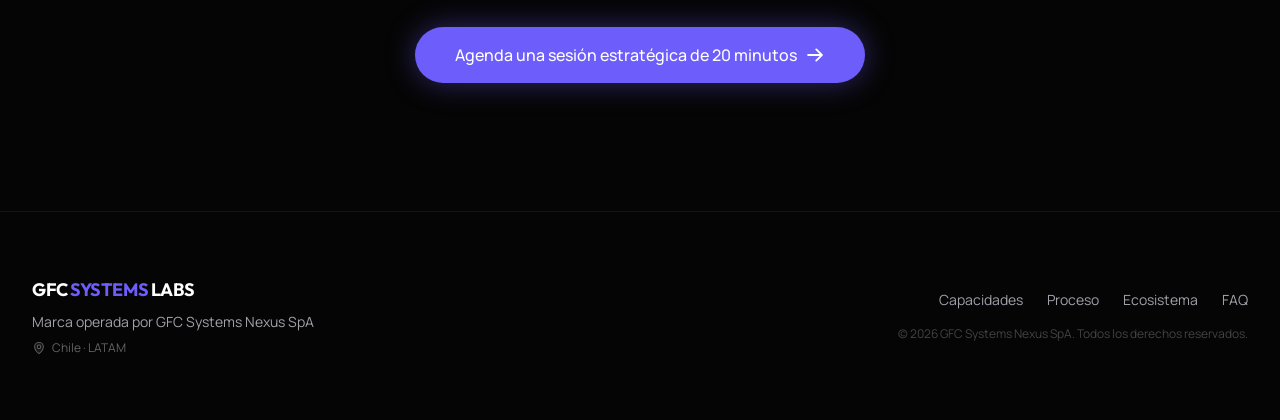
==== commit 79bab3ea: "feat: connect software card with styled service landing page" ====
--- a/index.html
+++ b/index.html
@@ -4,7 +4,6 @@
     <meta charset="utf-8" />
     <meta name="viewport" content="width=device-width,initial-scale=1" />
     <meta name="theme-color" content="#000000" />
-    <link rel="icon" href="/favicon.ico" />
 
     <meta
       name="description"
@@ -66,31 +65,6 @@
     <noscript>
       <link href="/static/css/main.c5783c9f.css" rel="stylesheet" />
     </noscript>
-    <script type="application/ld+json"> {
-          "@context": "https://schema.org",
-          "@type": "Organization",
-          "name": "GFC SYSTEMS LABS",
-          "url": "https://gfcsystemslabs.cl",
-          "logo": "https://gfcsystemslabs.cl/logo.png",
-          "description": "Software a medida, automatización con IA, dashboards empresariales y venture systems desde Chile para Latinoamérica.",
-          "foundingLocation": {
-            "@type": "Place",
-            "name": "Chile"
-          },
-          "sameAs": [
-            "https://www.linkedin.com/company/TU-LINK",
-            "https://github.com/gfcsystemsnexusspa-cmd"
-            ]
-      }
-    </script>
-    <script type="application/ld+json">
-    {
-      "@context": "https://schema.org",
-      "@type": "WebSite",
-      "name": "GFC SYSTEMS LABS",
-      "url": "https://gfcsystemslabs.cl/"
-    }
-    </script>
   </head>
 
   <body>
@@ -168,4 +142,4 @@
       });
     </script>
   </body>
-</html>
+</html>
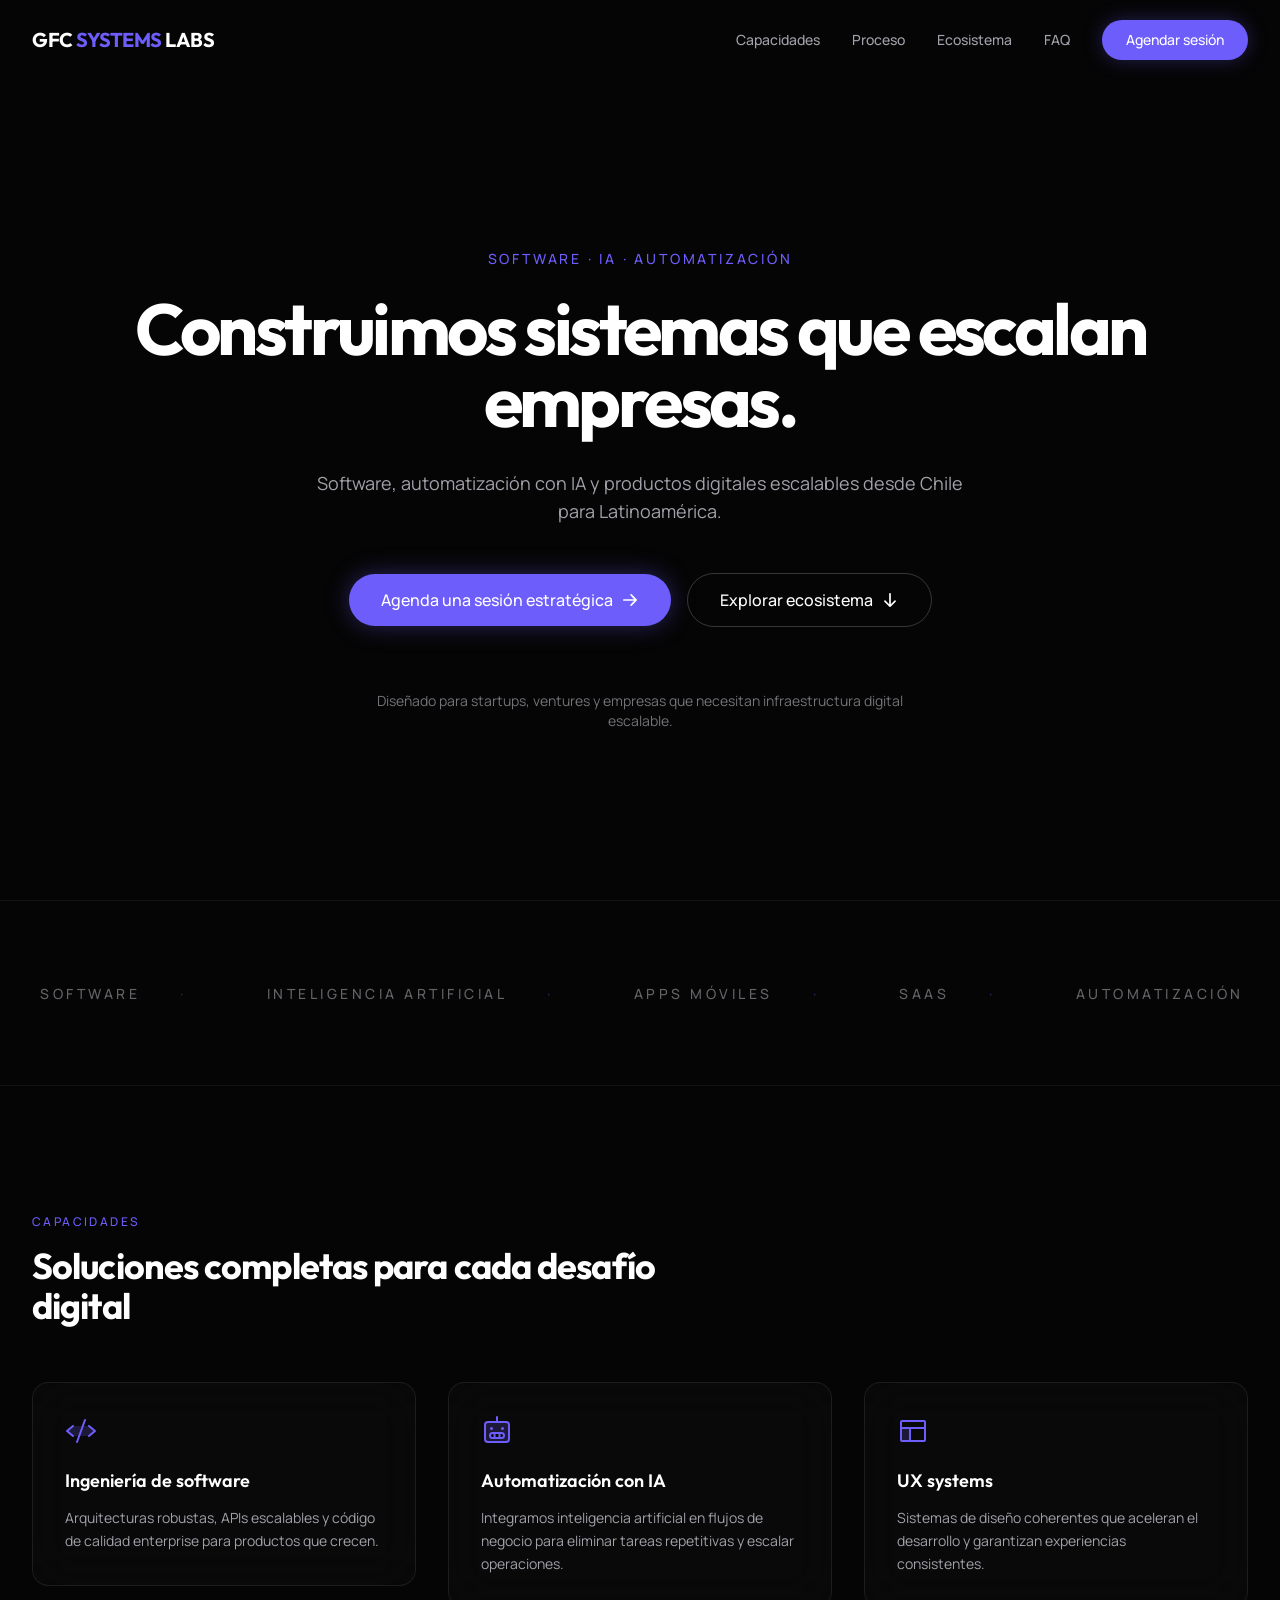
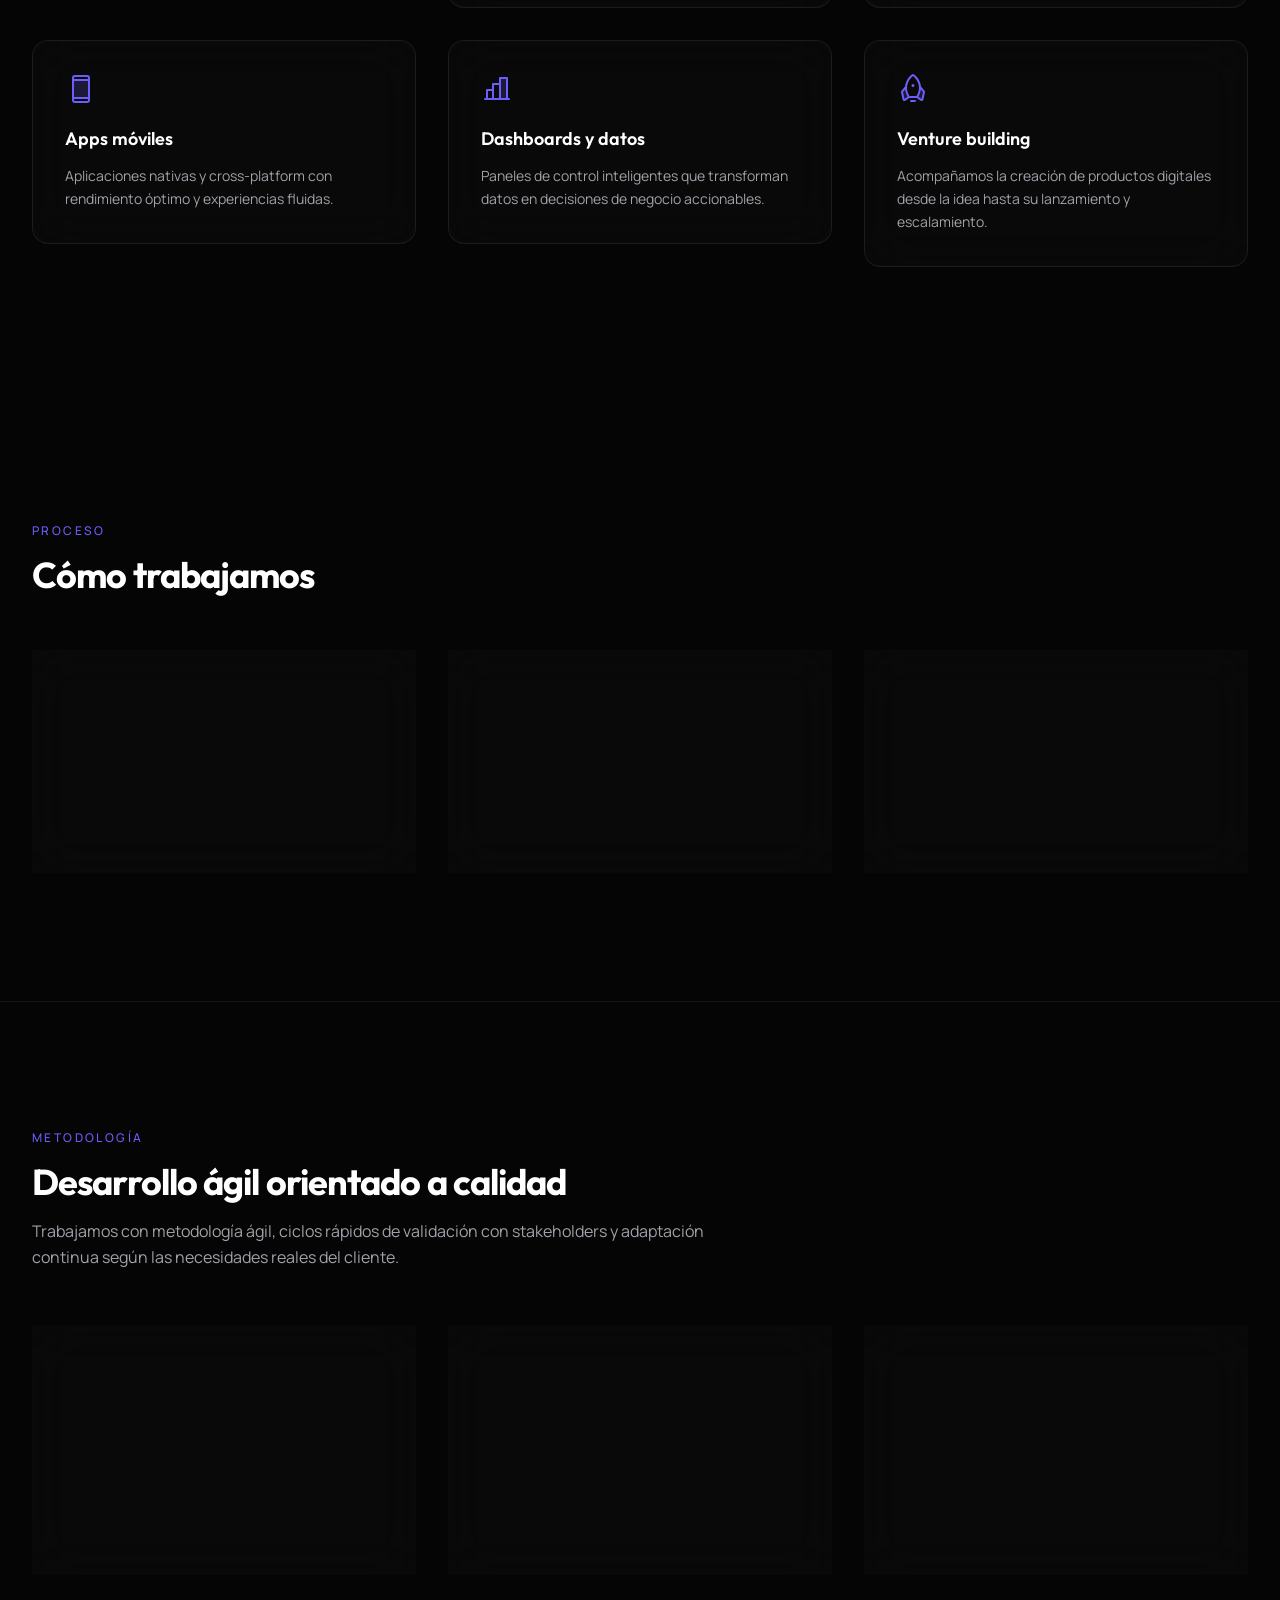
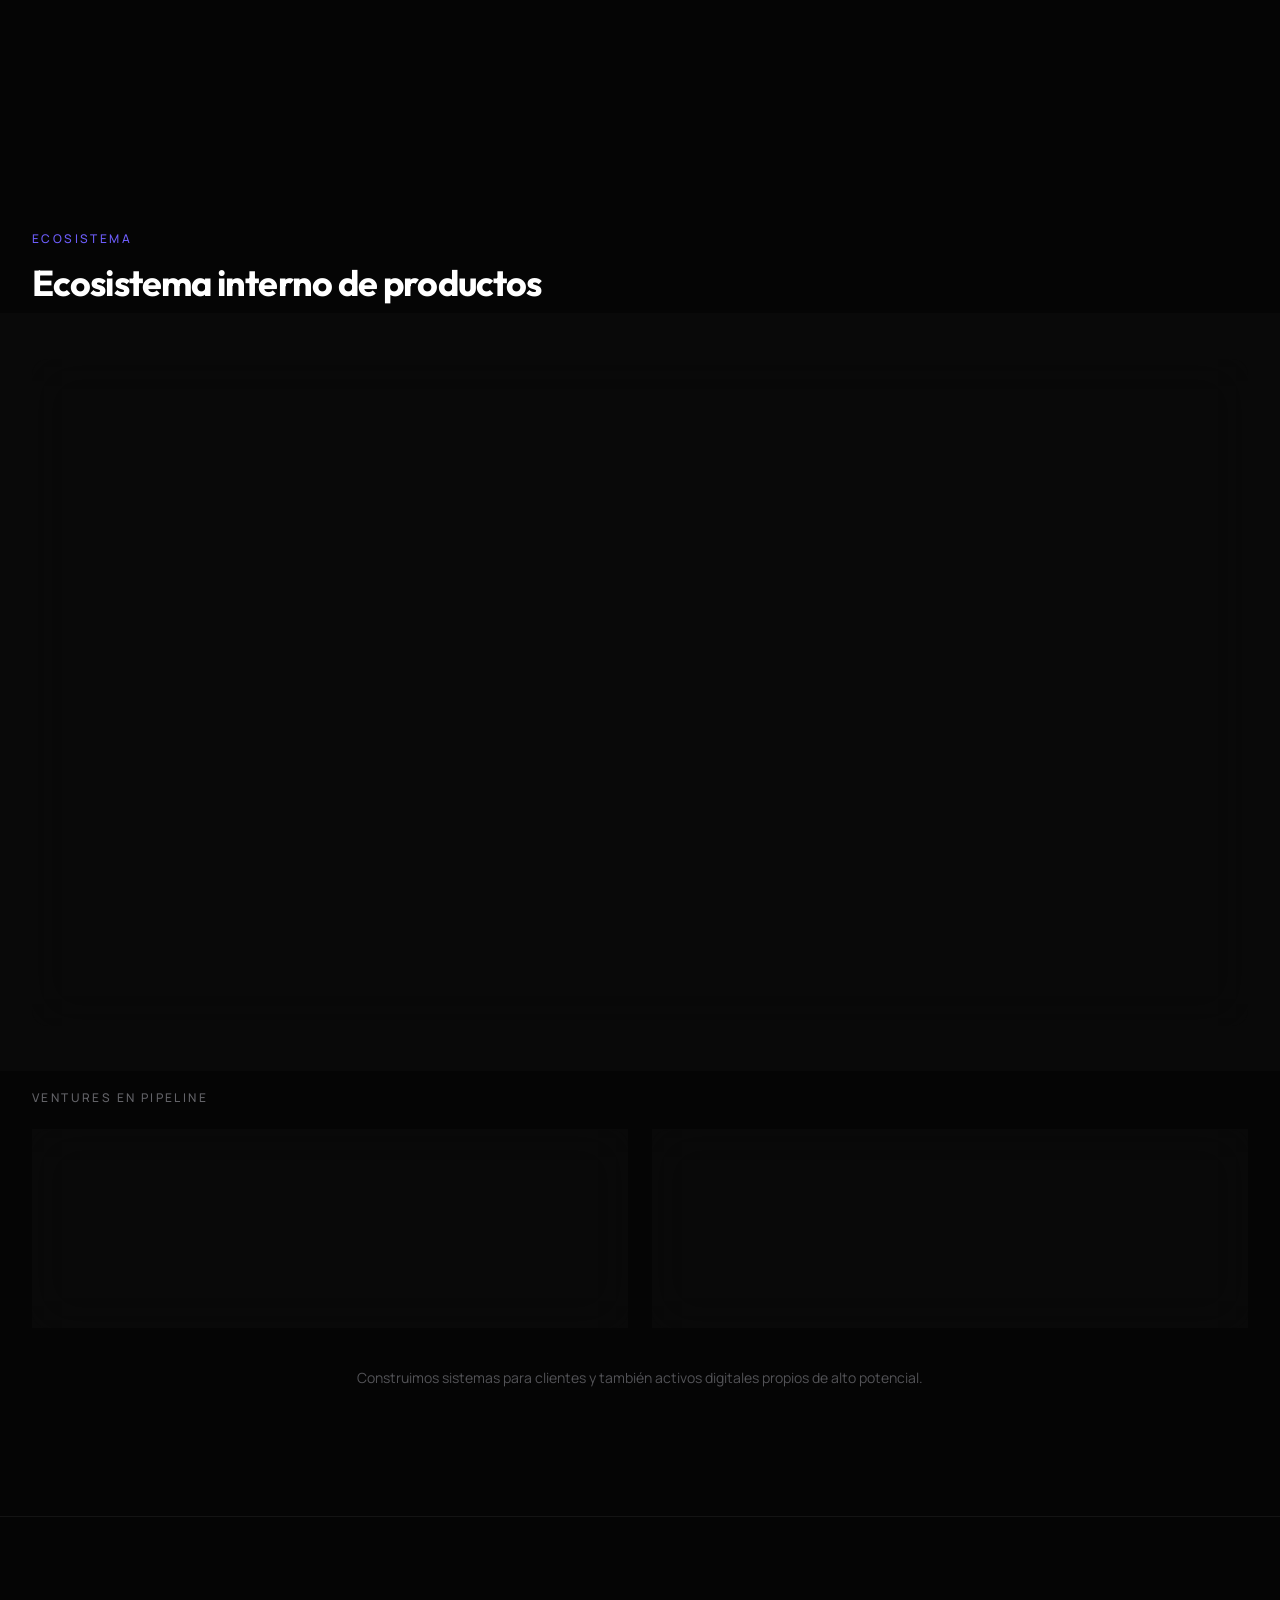
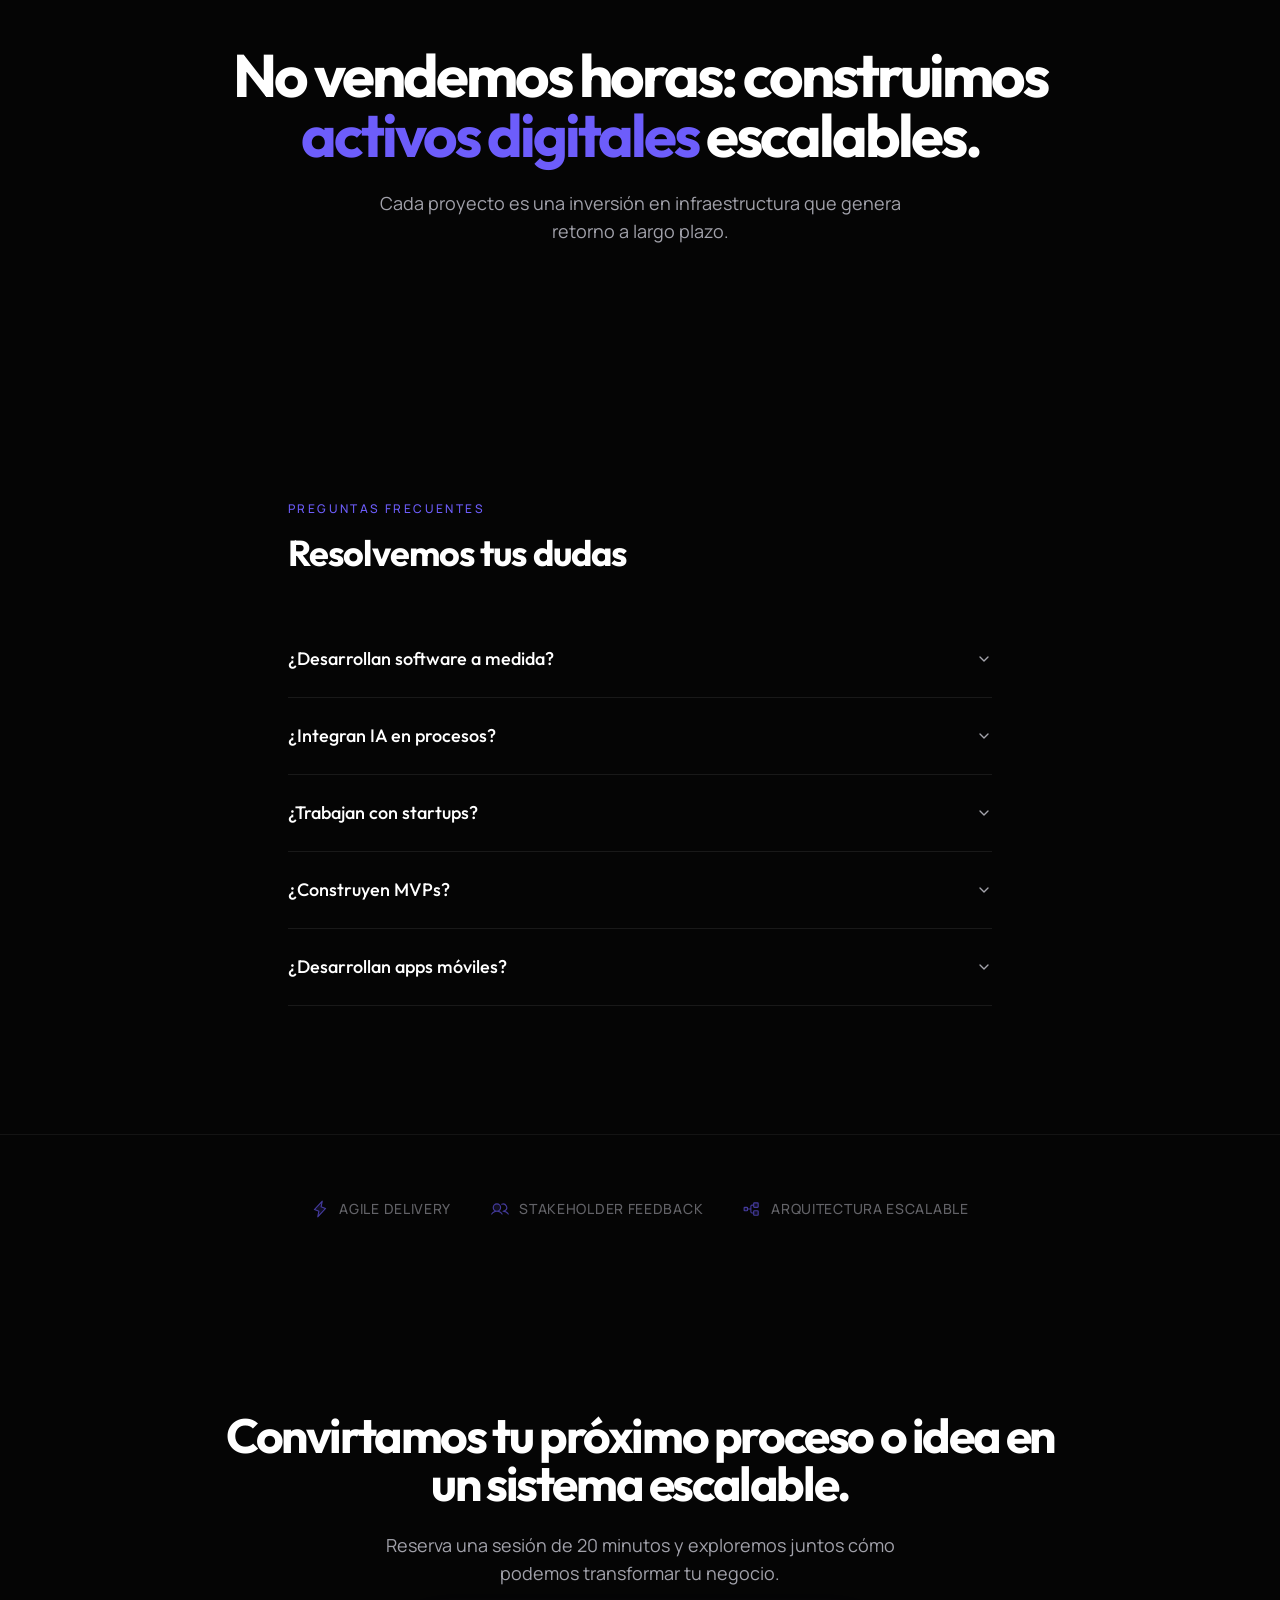
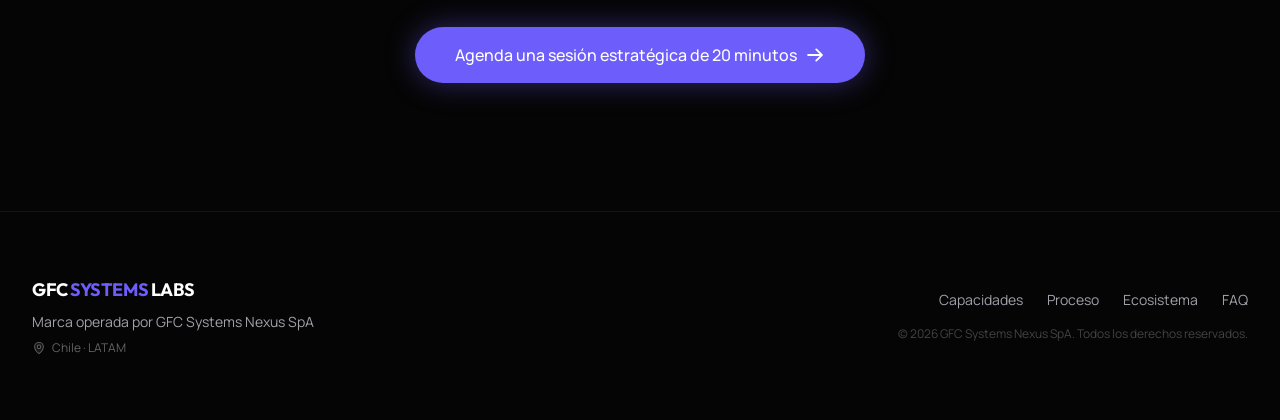
==== commit 51421bf7: "feat: add posthog cta click tracking for calendly CTAs" ====
--- a/index.html
+++ b/index.html
@@ -60,7 +60,7 @@
       href="/static/css/main.c5783c9f.css"
       rel="stylesheet"
       media="print"
-      onload="this.media='all'"
+      onload="this.media = 'all'"
     />
     <noscript>
       <link href="/static/css/main.c5783c9f.css" rel="stylesheet" />
@@ -85,7 +85,7 @@
             e.preventDefault();
           }
         },
-        true
+        true,
       );
     </script>
 
@@ -98,33 +98,30 @@
           (e.init = function (i, s, a) {
             function p(t, e) {
               var o = e.split(".");
-              2 == o.length && ((t = t[o[0]]), (e = o[1])),
+              (2 == o.length && ((t = t[o[0]]), (e = o[1])),
                 (t[e] = function () {
                   t.push([e].concat(Array.prototype.slice.call(arguments, 0)));
-                });
+                }));
             }
-            ((n = t.createElement("script")).type = "text/javascript"),
+            (((n = t.createElement("script")).type = "text/javascript"),
               (n.crossOrigin = "anonymous"),
               (n.async = !0),
               (n.src =
-                s.api_host.replace(
-                  ".i.posthog.com",
-                  "-assets.i.posthog.com"
-                ) + "/static/array.js"),
+                s.api_host.replace(".i.posthog.com", "-assets.i.posthog.com") +
+                "/static/array.js"),
               (r = t.getElementsByTagName("script")[0]).parentNode.insertBefore(
                 n,
-                r
-              );
+                r,
+              ));
             var c = e;
             for (
               void 0 !== a ? (c = e[a] = []) : (a = "posthog"),
                 c.people = c.people || [],
                 o =
                   "capture identify alias people.set people.set_once register register_once unregister opt_in_capturing opt_out_capturing has_opted_in_capturing has_opted_out_capturing clear_opt_in_out_capturing reset isFeatureEnabled onFeatureFlags".split(
-                    " "
+                    " ",
                   );
               o.length;
-
             )
               p(c, o.pop());
             e._i.push([i, s, a]);
@@ -141,5 +138,20 @@
         },
       });
     </script>
+    <script>
+      document.addEventListener("click", function (e) {
+        const target = e.target.closest("a, button");
+        if (!target) return;
+
+        const id = target.id;
+        if (!id) return;
+
+        posthog.capture("cta_clicked", {
+          cta_id: id,
+          page: window.location.pathname,
+          section: target.closest("section")?.id || "unknown",
+        });
+      });
+    </script>
   </body>
-</html>+</html>
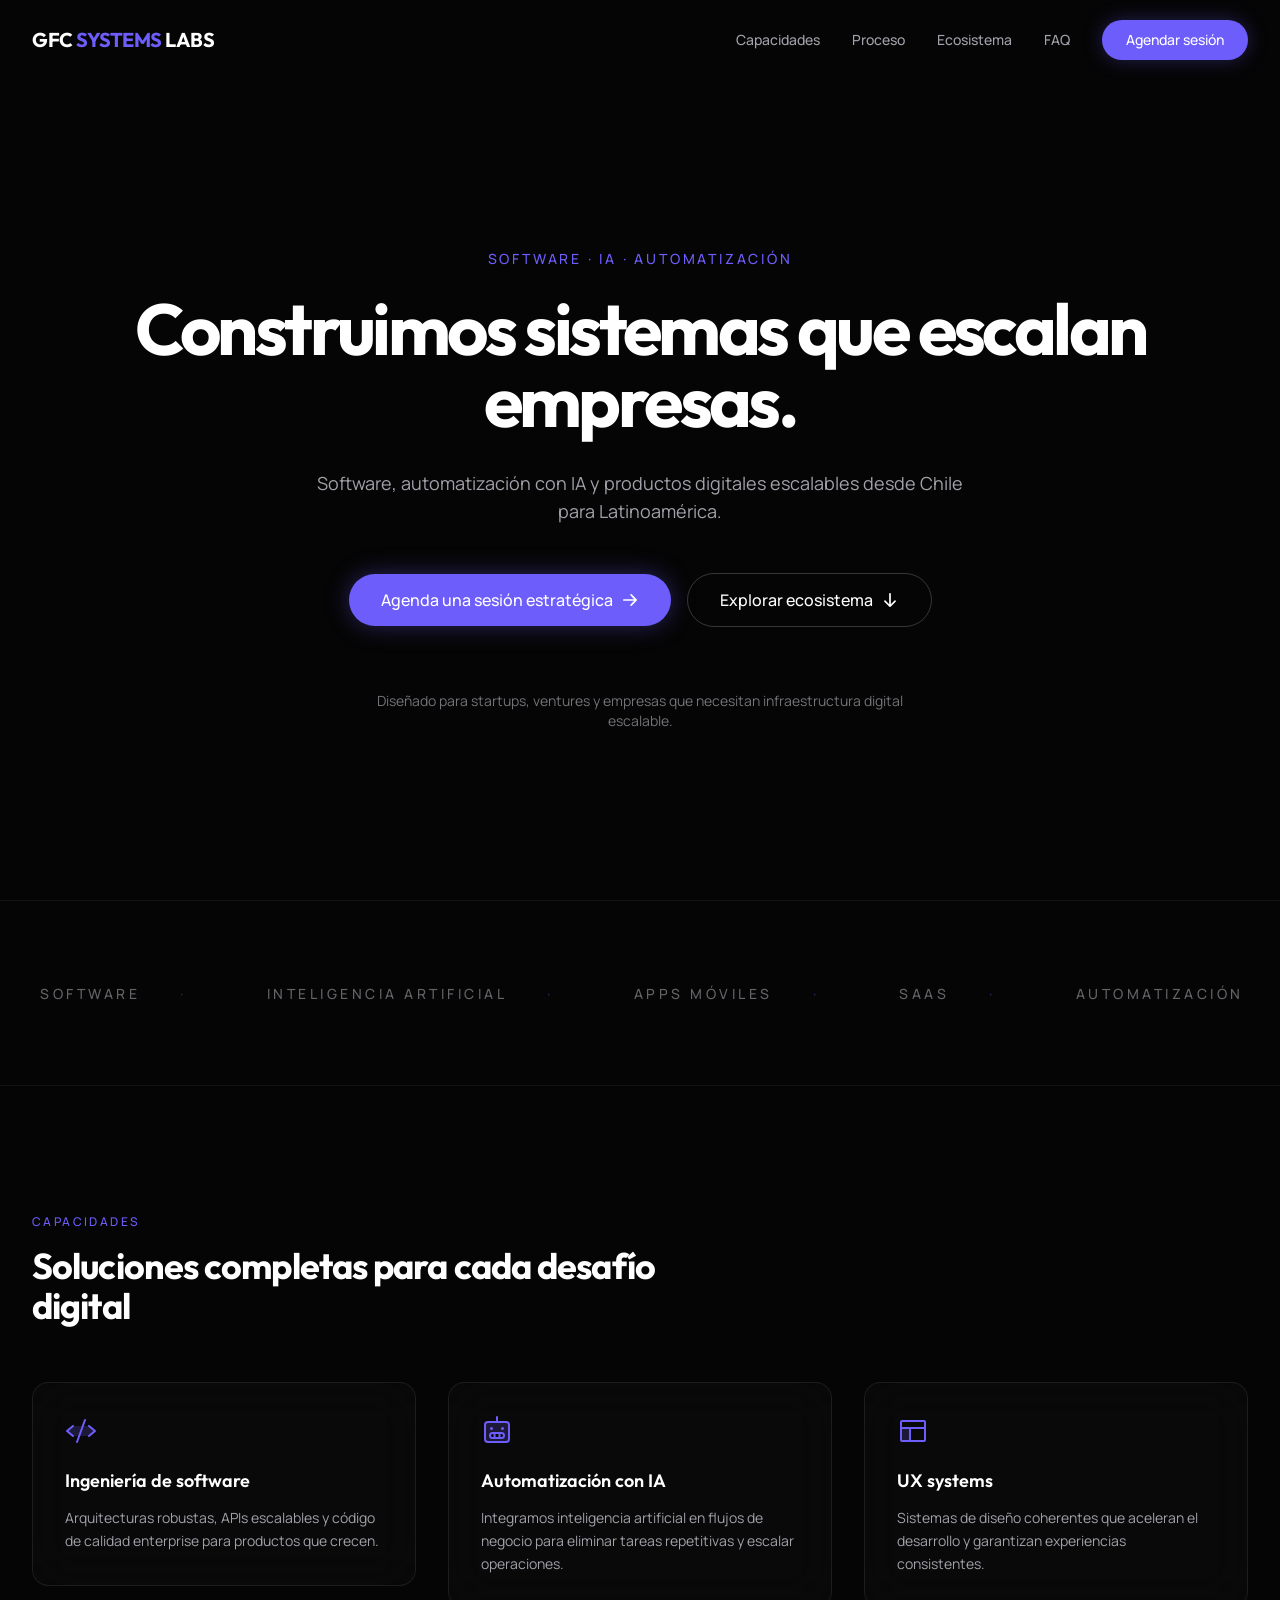
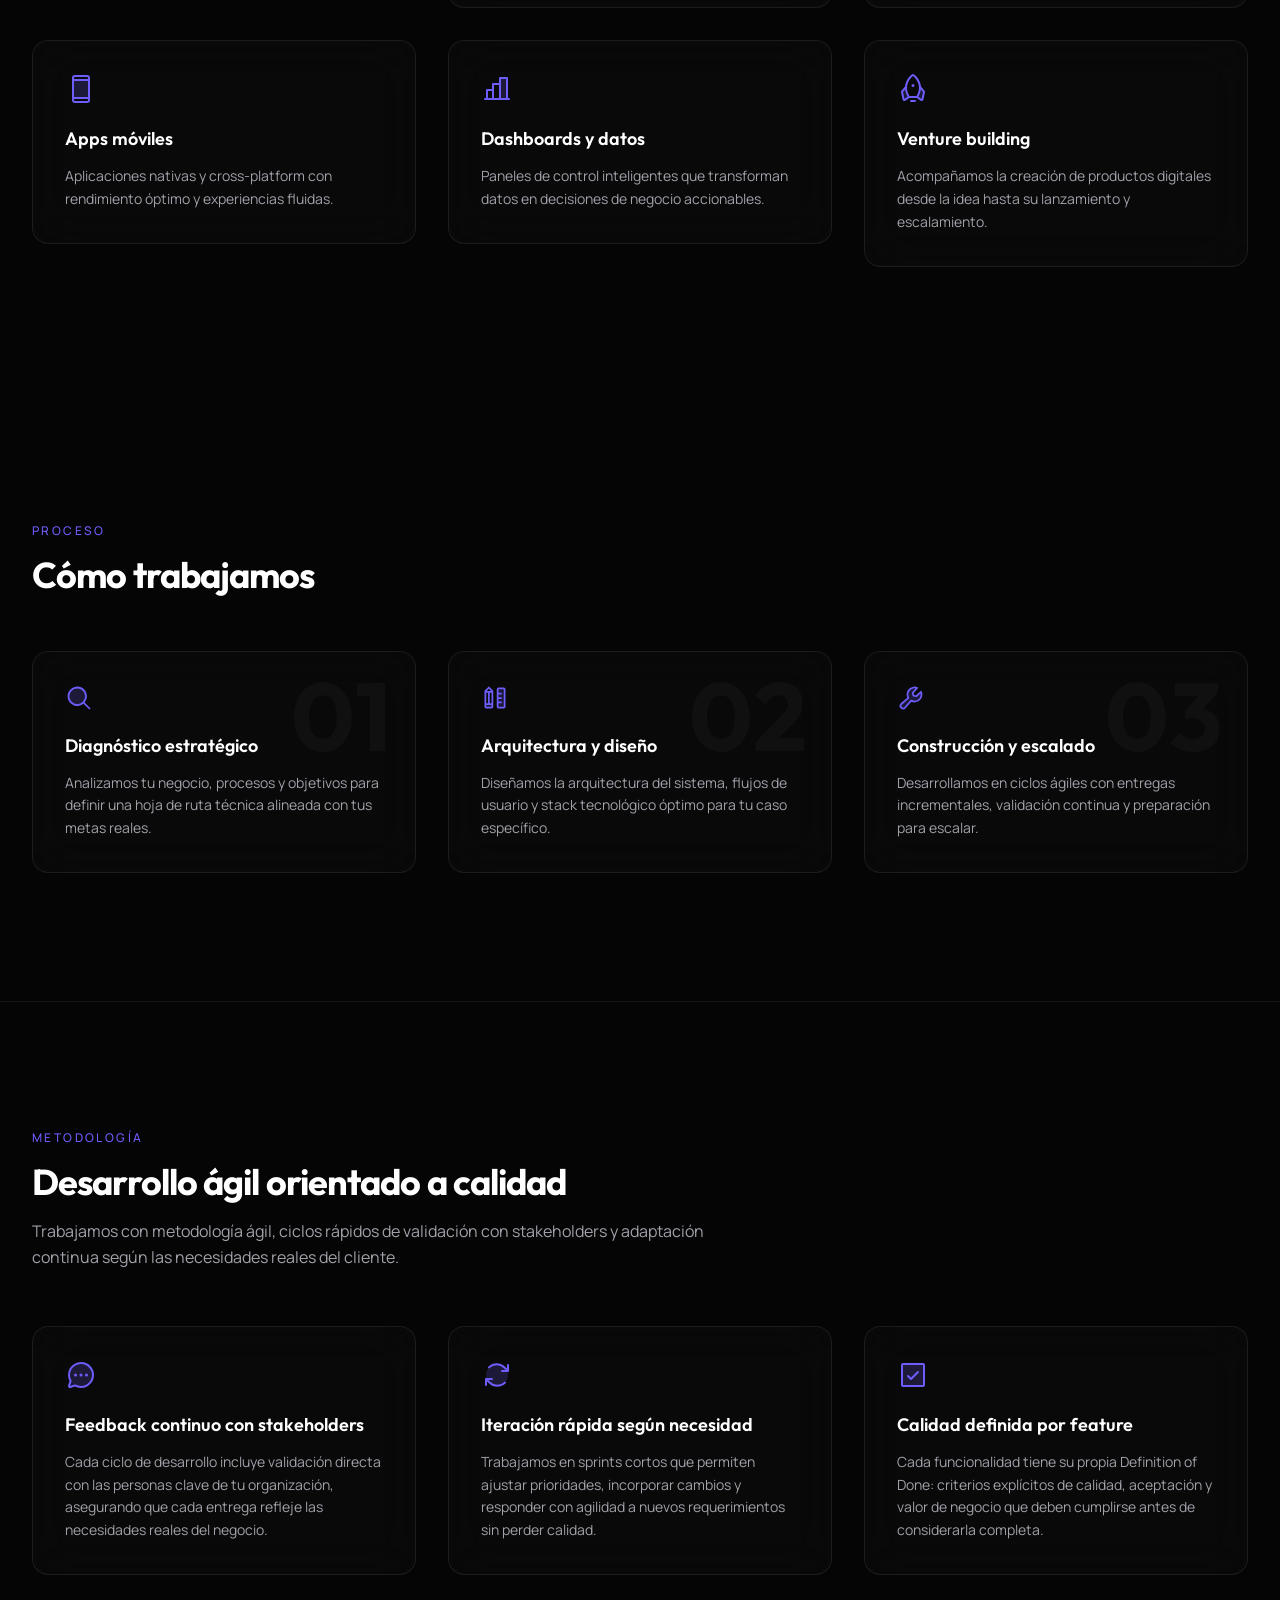
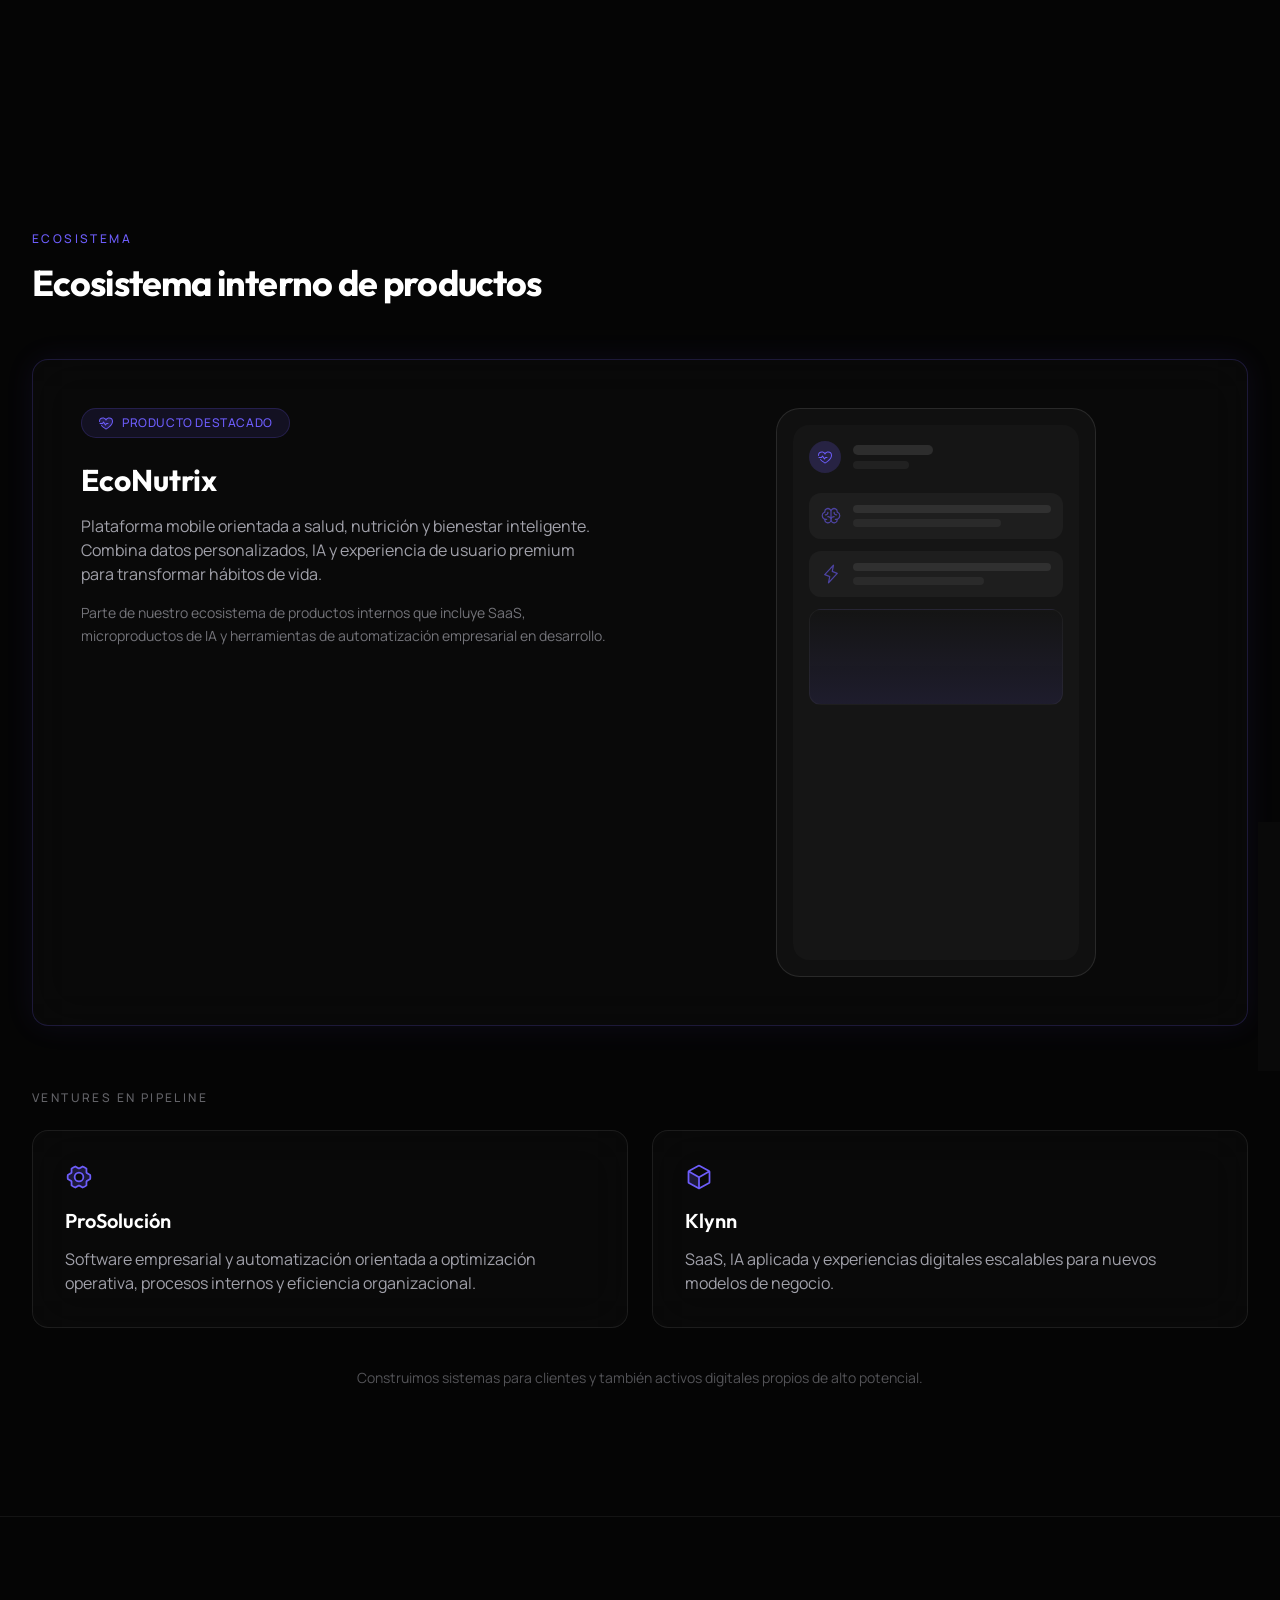
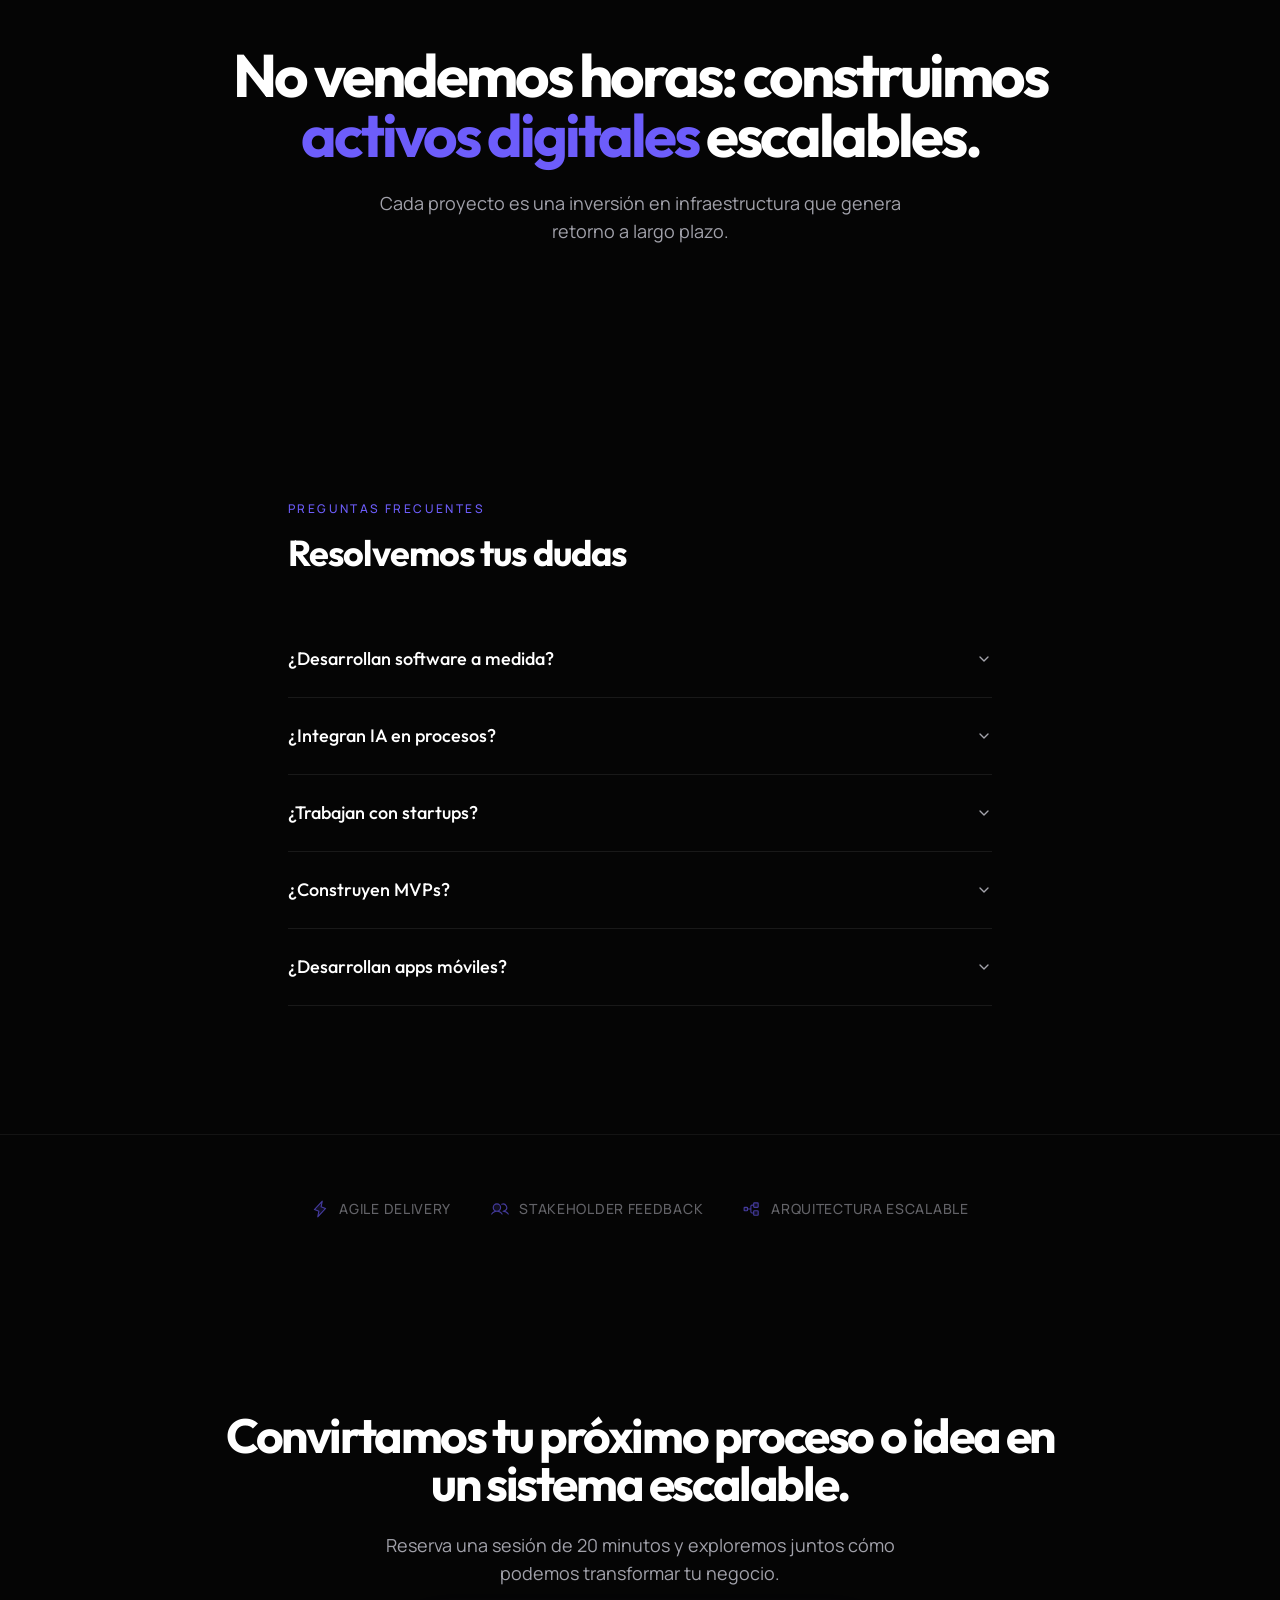
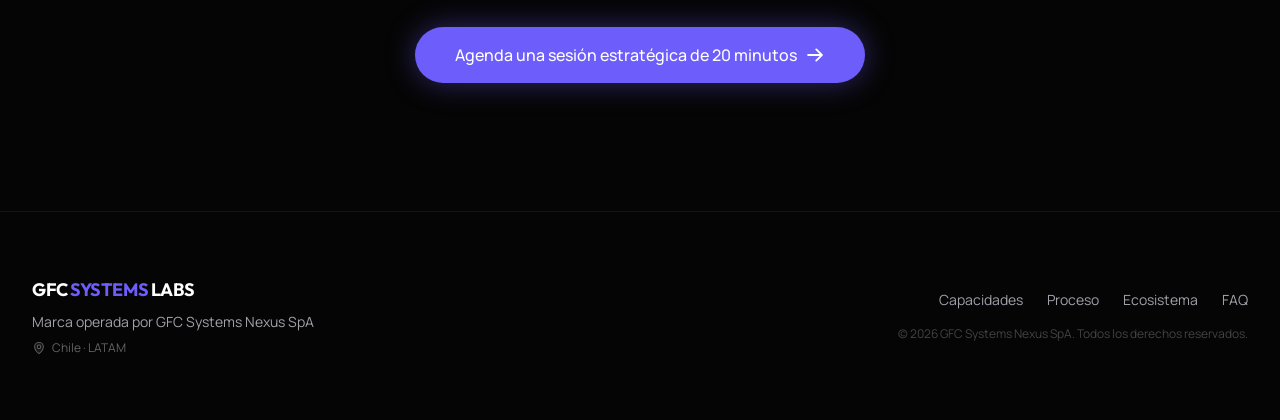
==== commit bb9a0356: "feat: add scroll depth and section visibility tracking" ====
--- a/index.html
+++ b/index.html
@@ -153,5 +153,36 @@
         });
       });
     </script>
+    <script>
+      const scrollDepthMilestones = {};
+      
+      document.addEventListener("scroll", function() {
+        const scrollPercent = Math.round((window.scrollY / (document.documentElement.scrollHeight - window.innerHeight)) * 100);
+        
+        [25, 50, 75, 100].forEach(function(milestone) {
+          if (scrollPercent >= milestone && !scrollDepthMilestones[milestone]) {
+            scrollDepthMilestones[milestone] = true;
+            posthog.capture("scroll_depth", { depth: milestone });
+          }
+        });
+      }, { passive: true });
+    </script>
+    <script>
+      const sectionViewed = {};
+      
+      const sectionObserver = new IntersectionObserver(function(entries) {
+        entries.forEach(function(entry) {
+          const sectionId = entry.target.id;
+          if (entry.isIntersecting && sectionId && !sectionViewed[sectionId]) {
+            sectionViewed[sectionId] = true;
+            posthog.capture("section_viewed", { section_id: sectionId });
+          }
+        });
+      }, { threshold: 0.1 });
+      
+      document.querySelectorAll("section[id]").forEach(function(section) {
+        sectionObserver.observe(section);
+      });
+    </script>
   </body>
 </html>
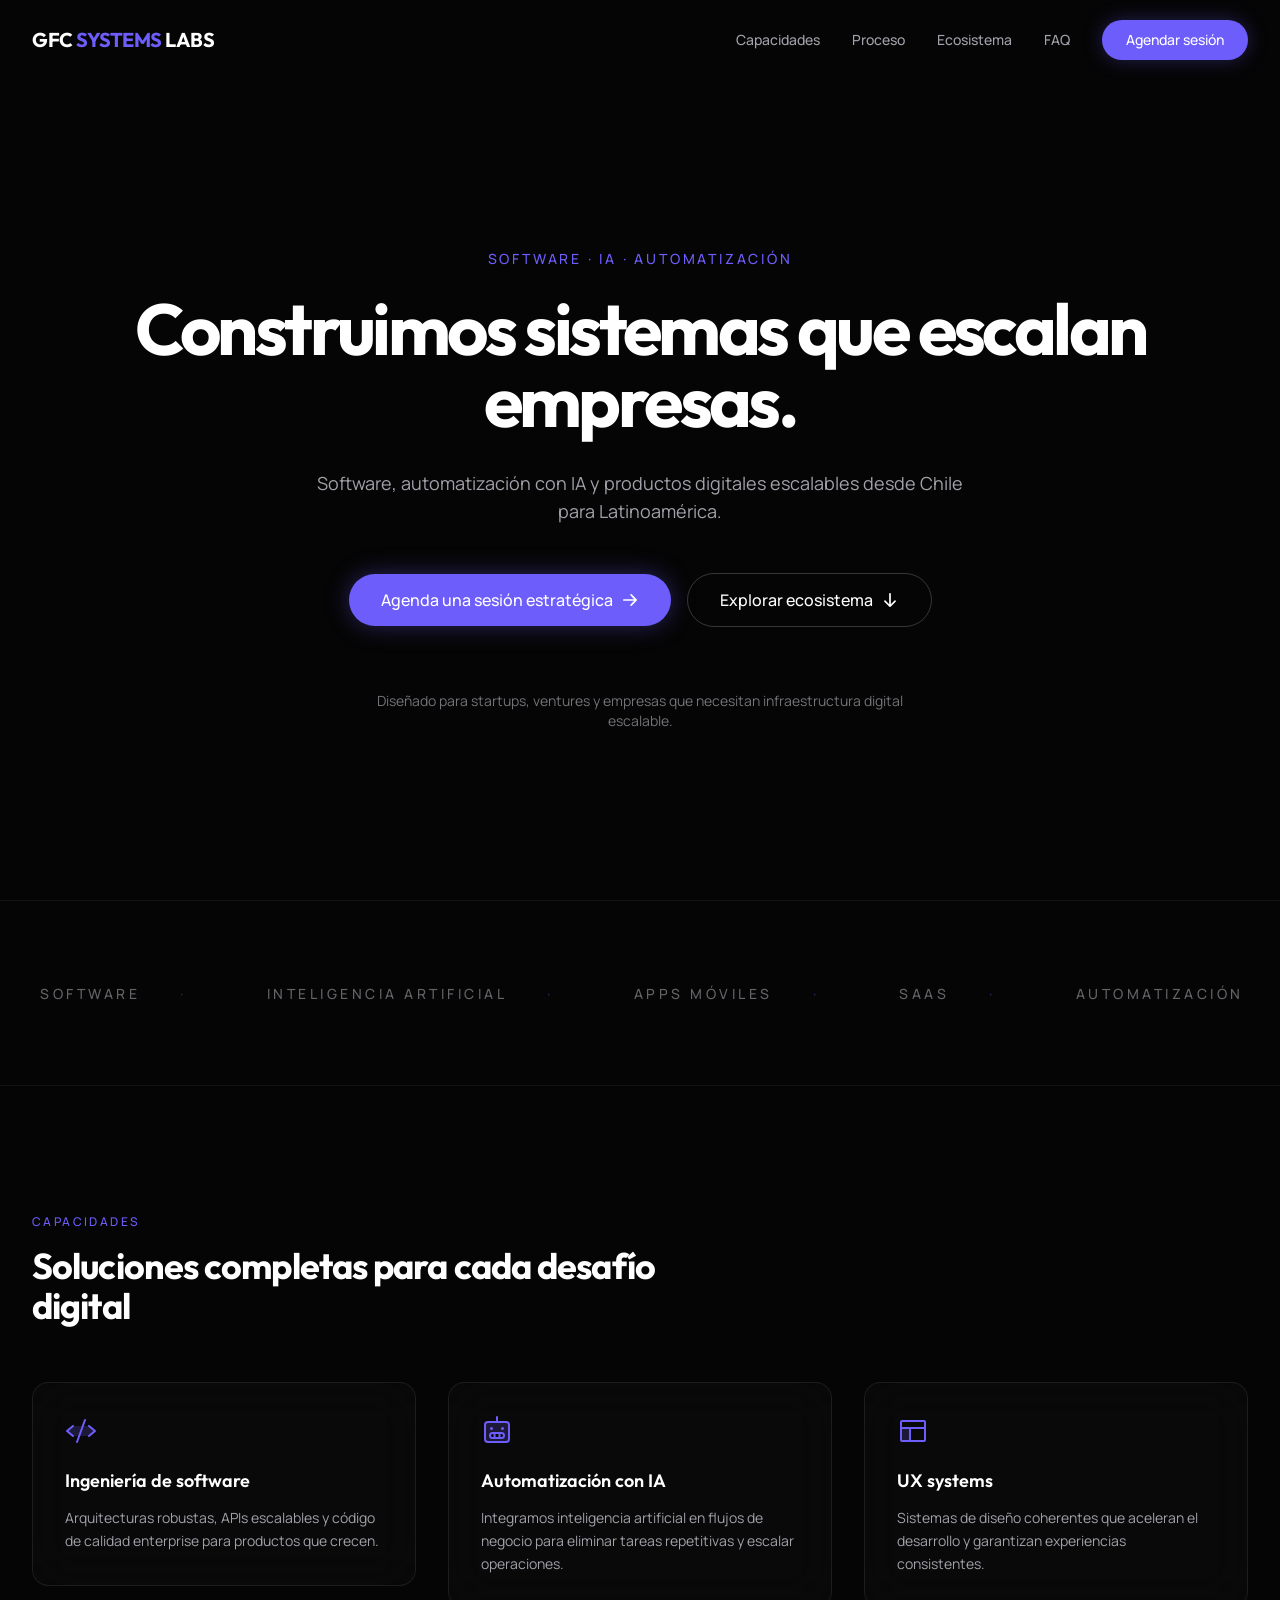
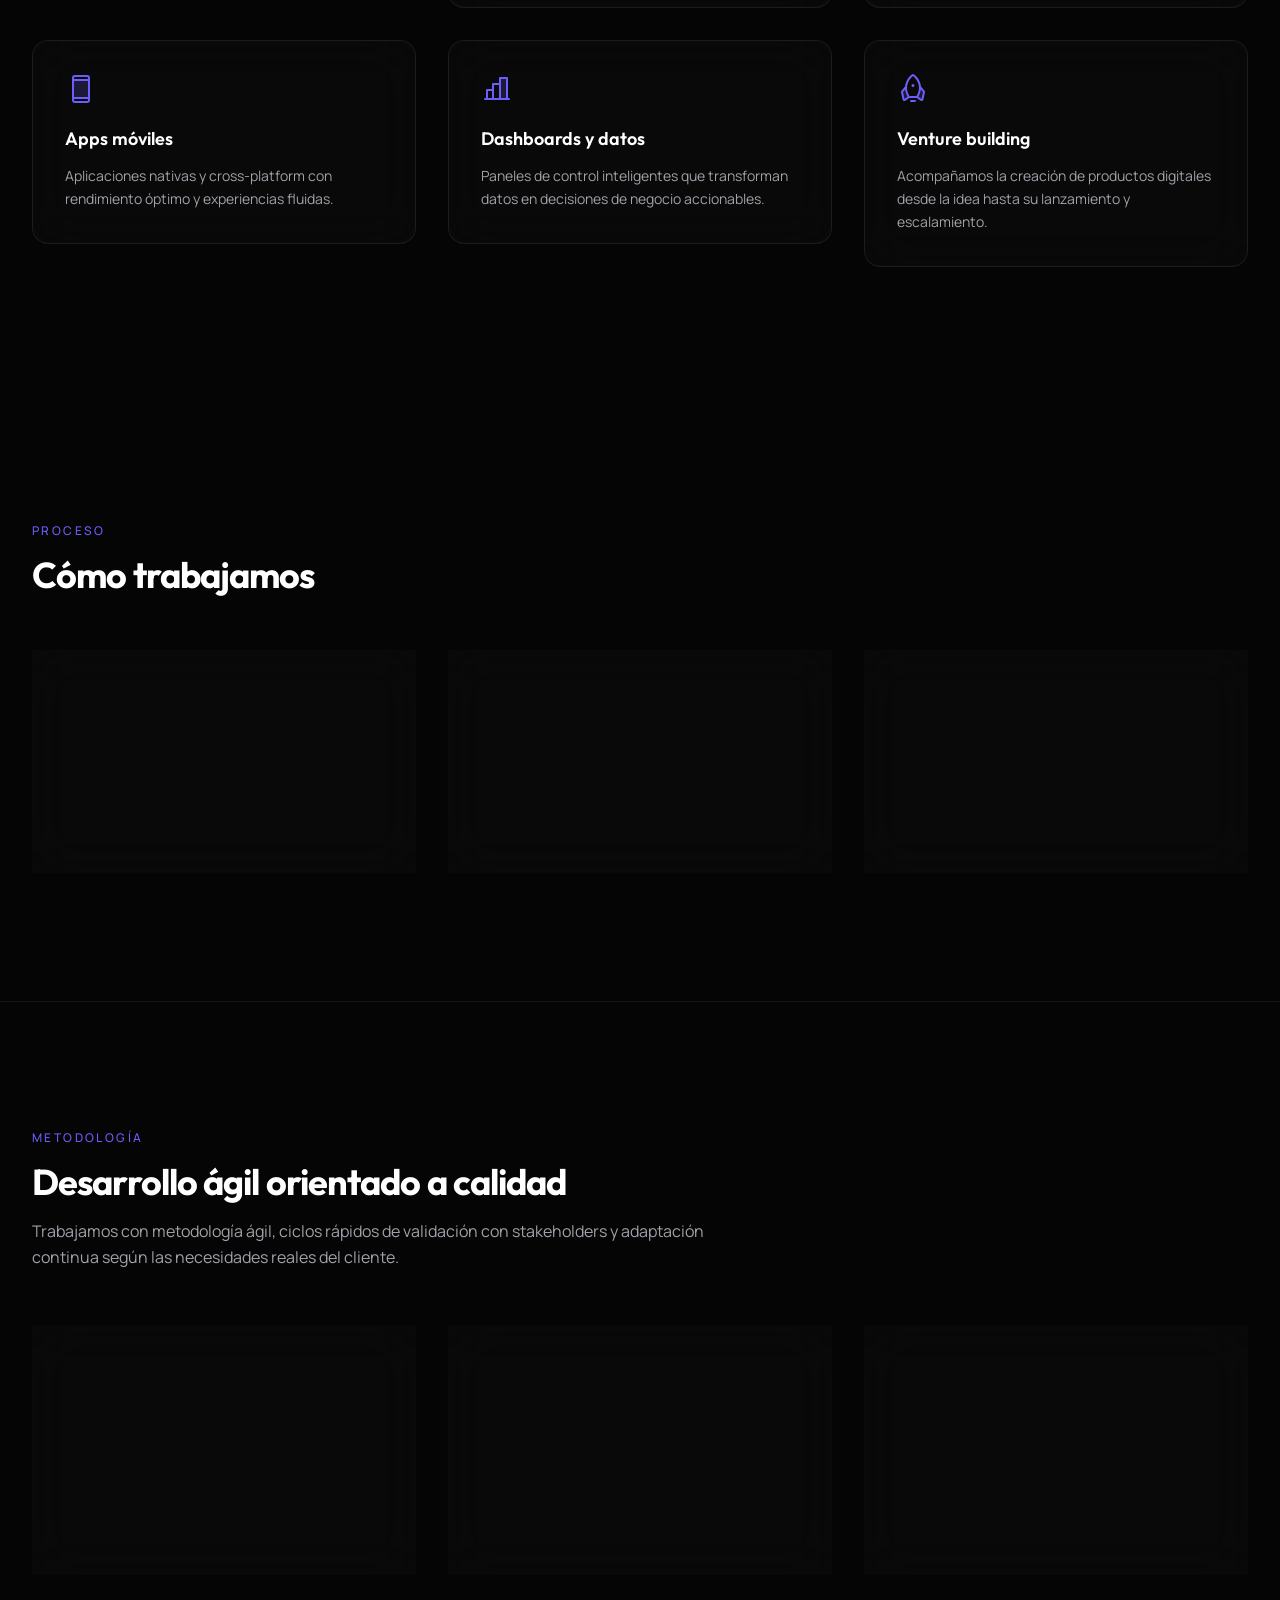
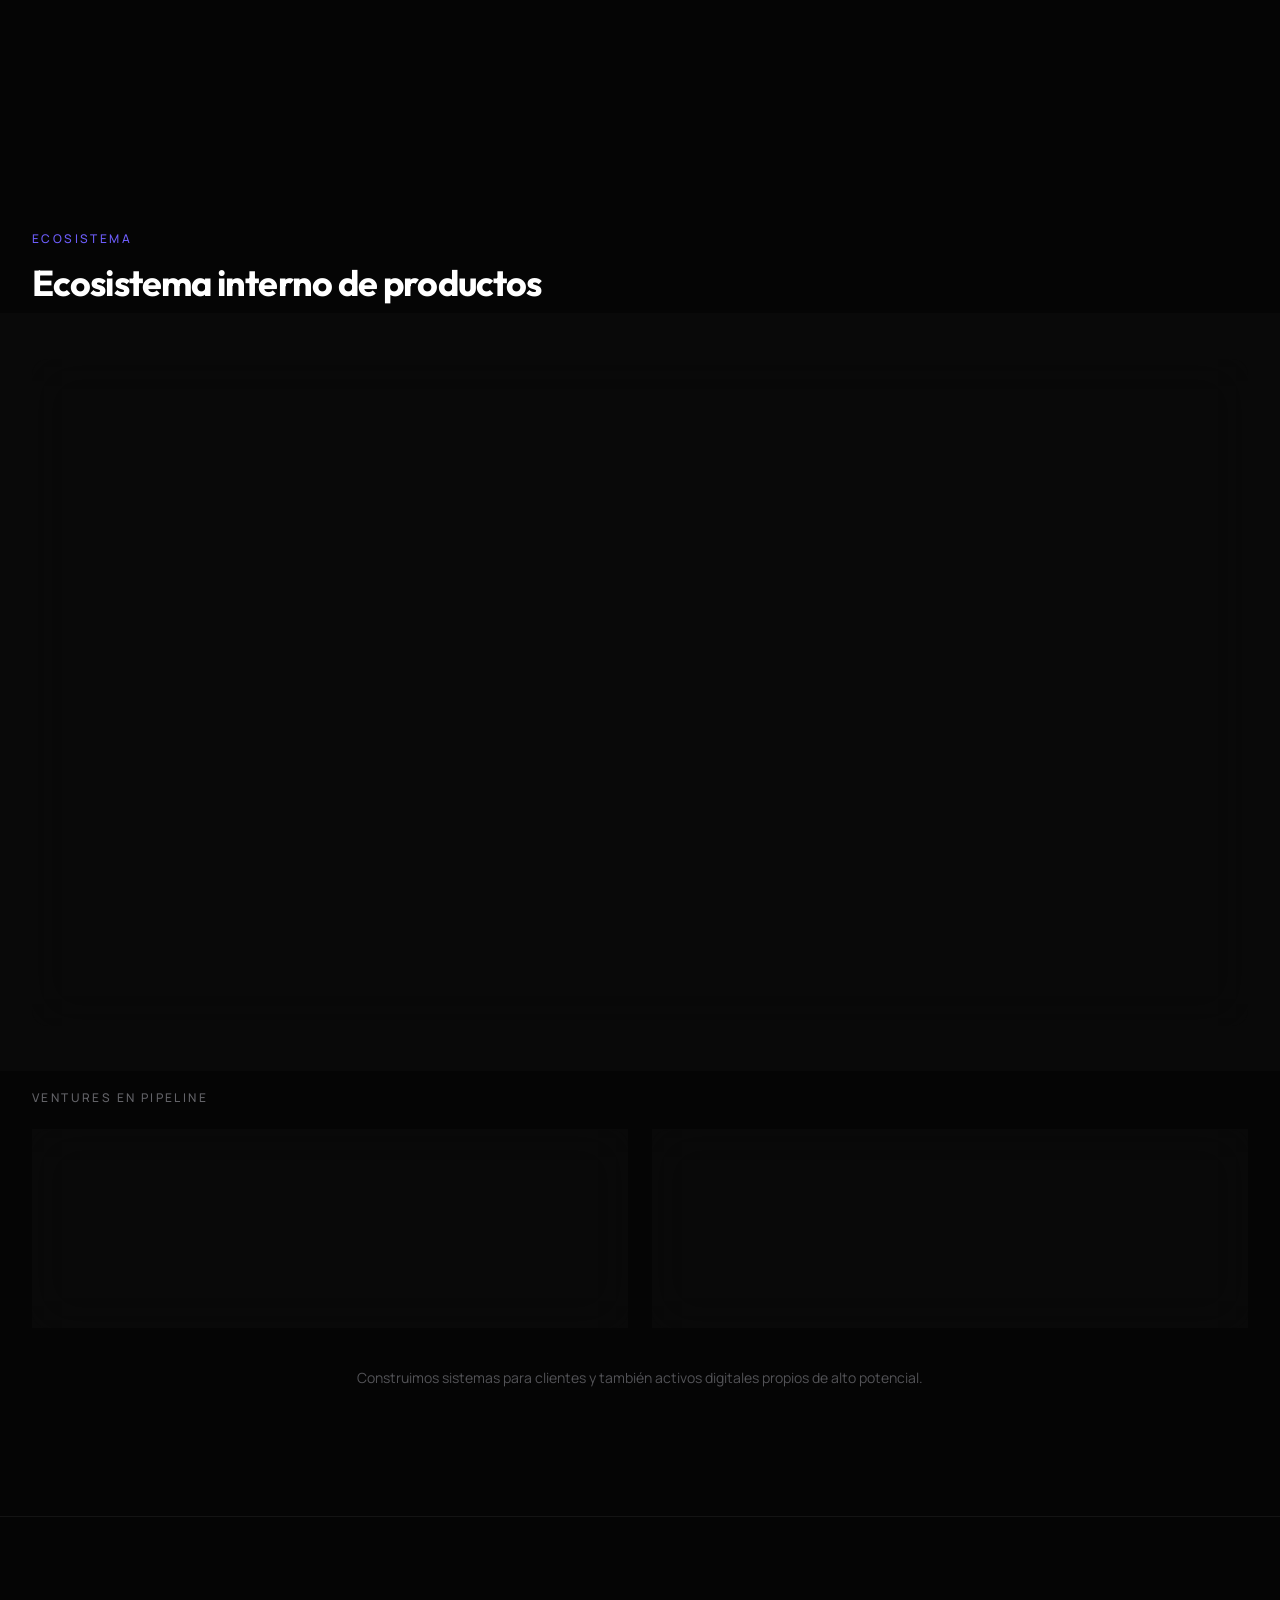
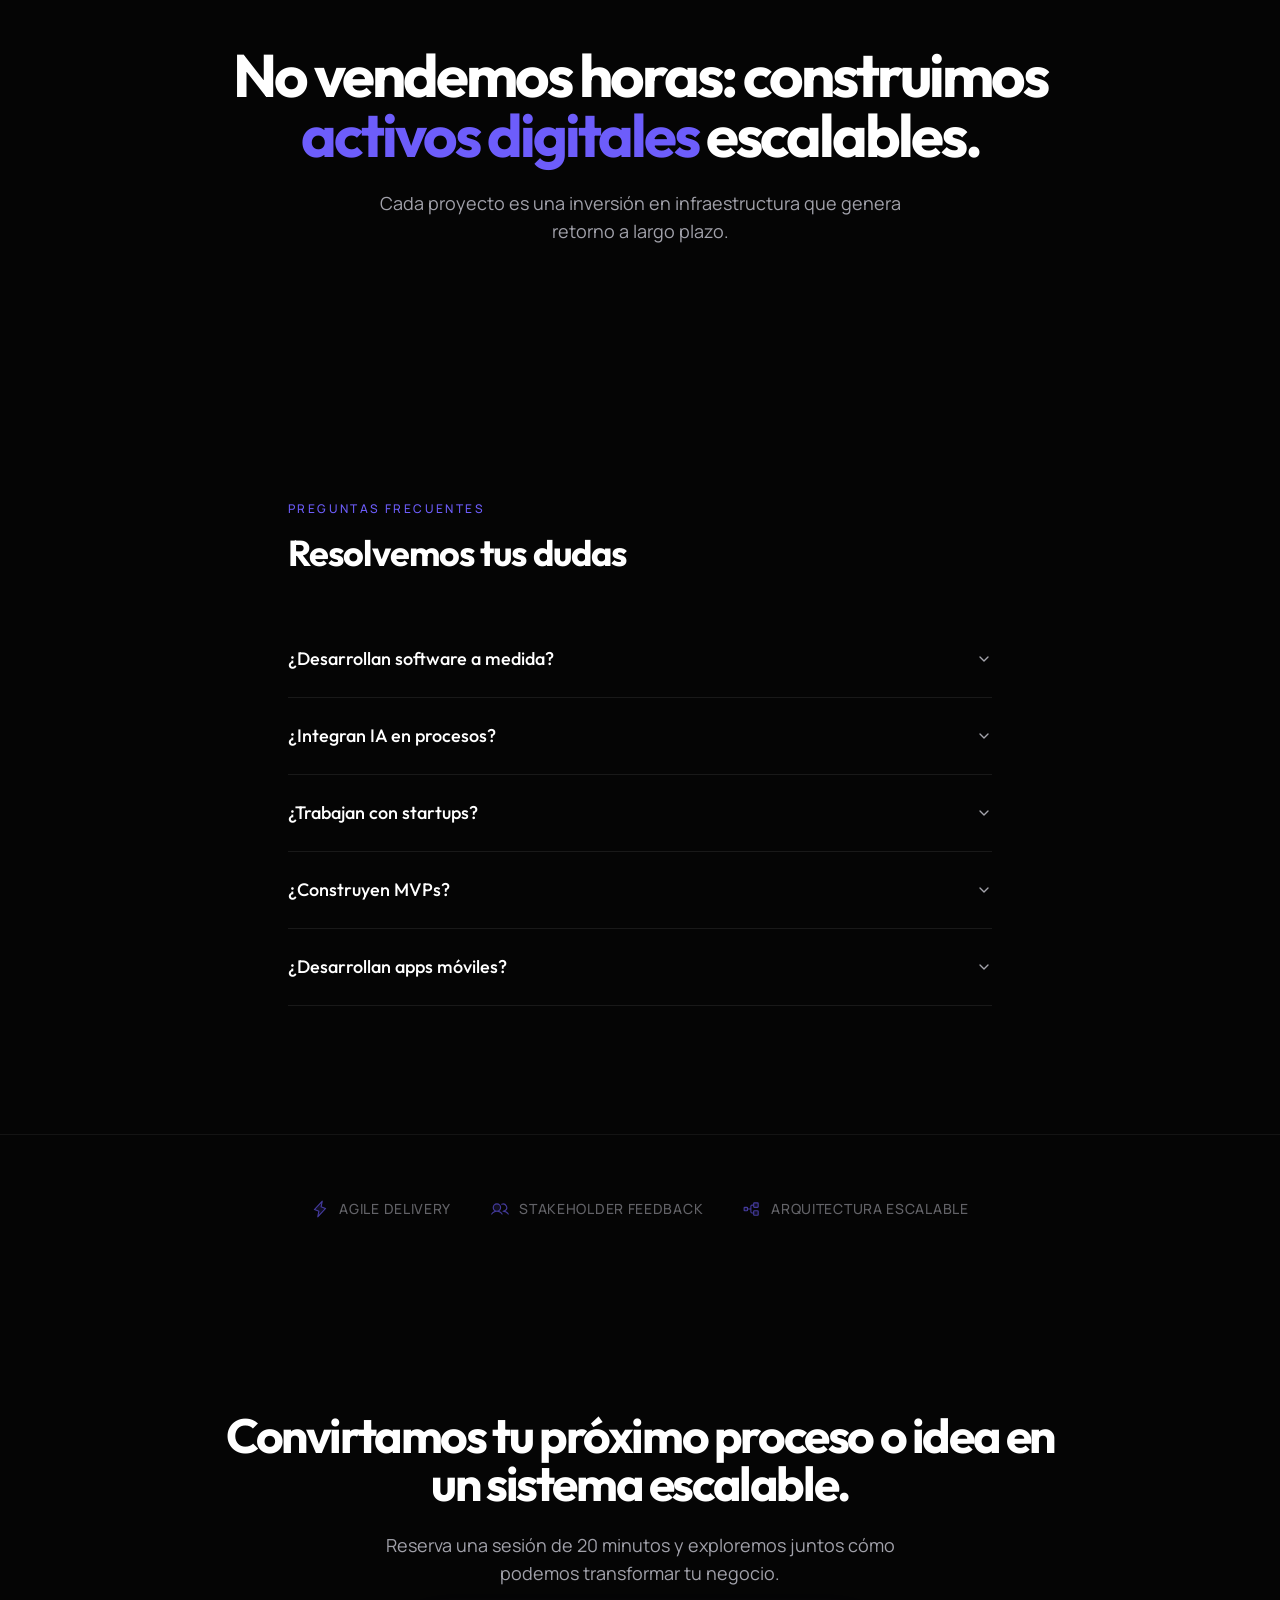
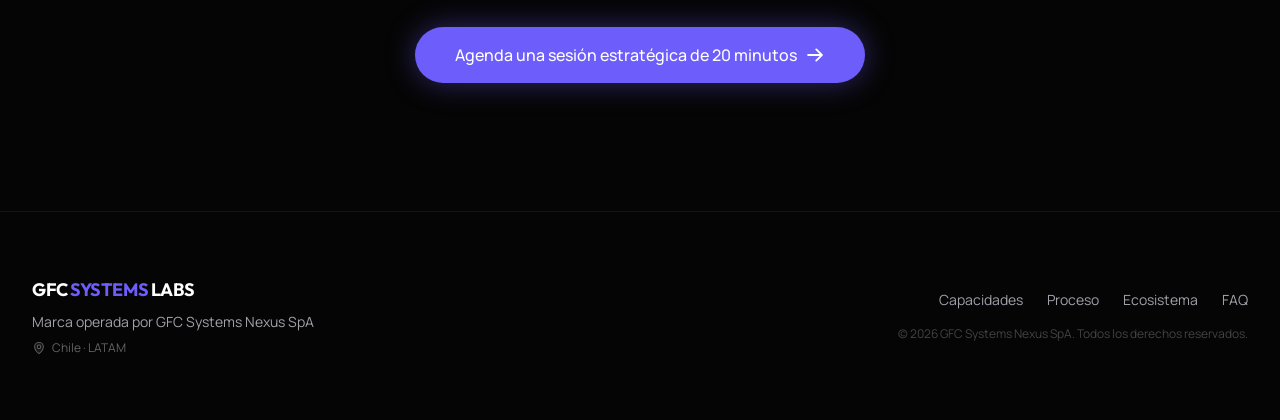
==== commit 5c2c9c63: "chore: connect landing analytics to new posthog project" ====
--- a/index.html
+++ b/index.html
@@ -129,7 +129,7 @@
           (e.__SV = 1));
       })(document, window.posthog || []);
 
-      posthog.init("phc_xAvL2Iq4tFmANRE7kzbKwaSqp1HJjN7x48s3vr0CMjs", {
+      posthog.init("phc_mFcMYRyzYHBteTms4Cn93BzowbRTdcgf6ut7eCR25UUW", {
         api_host: "https://us.i.posthog.com",
         person_profiles: "identified_only",
         session_recording: {
